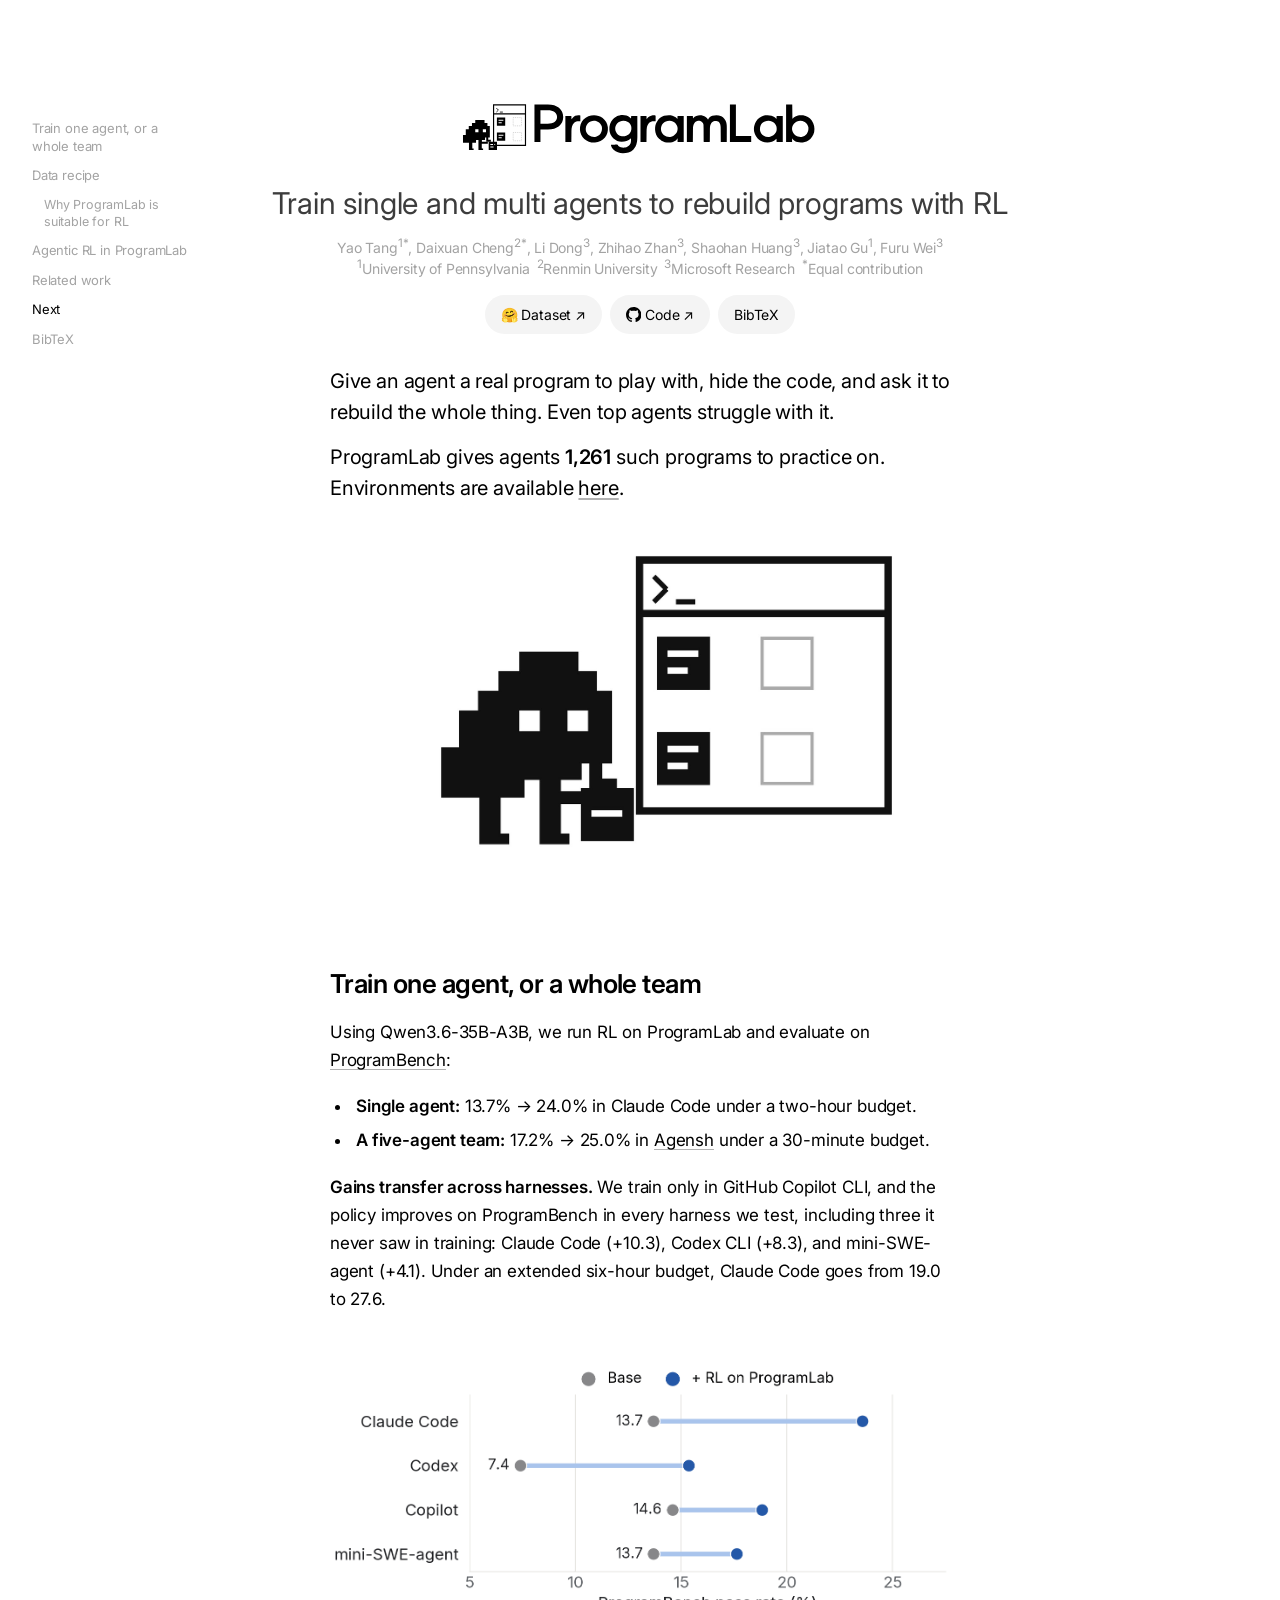
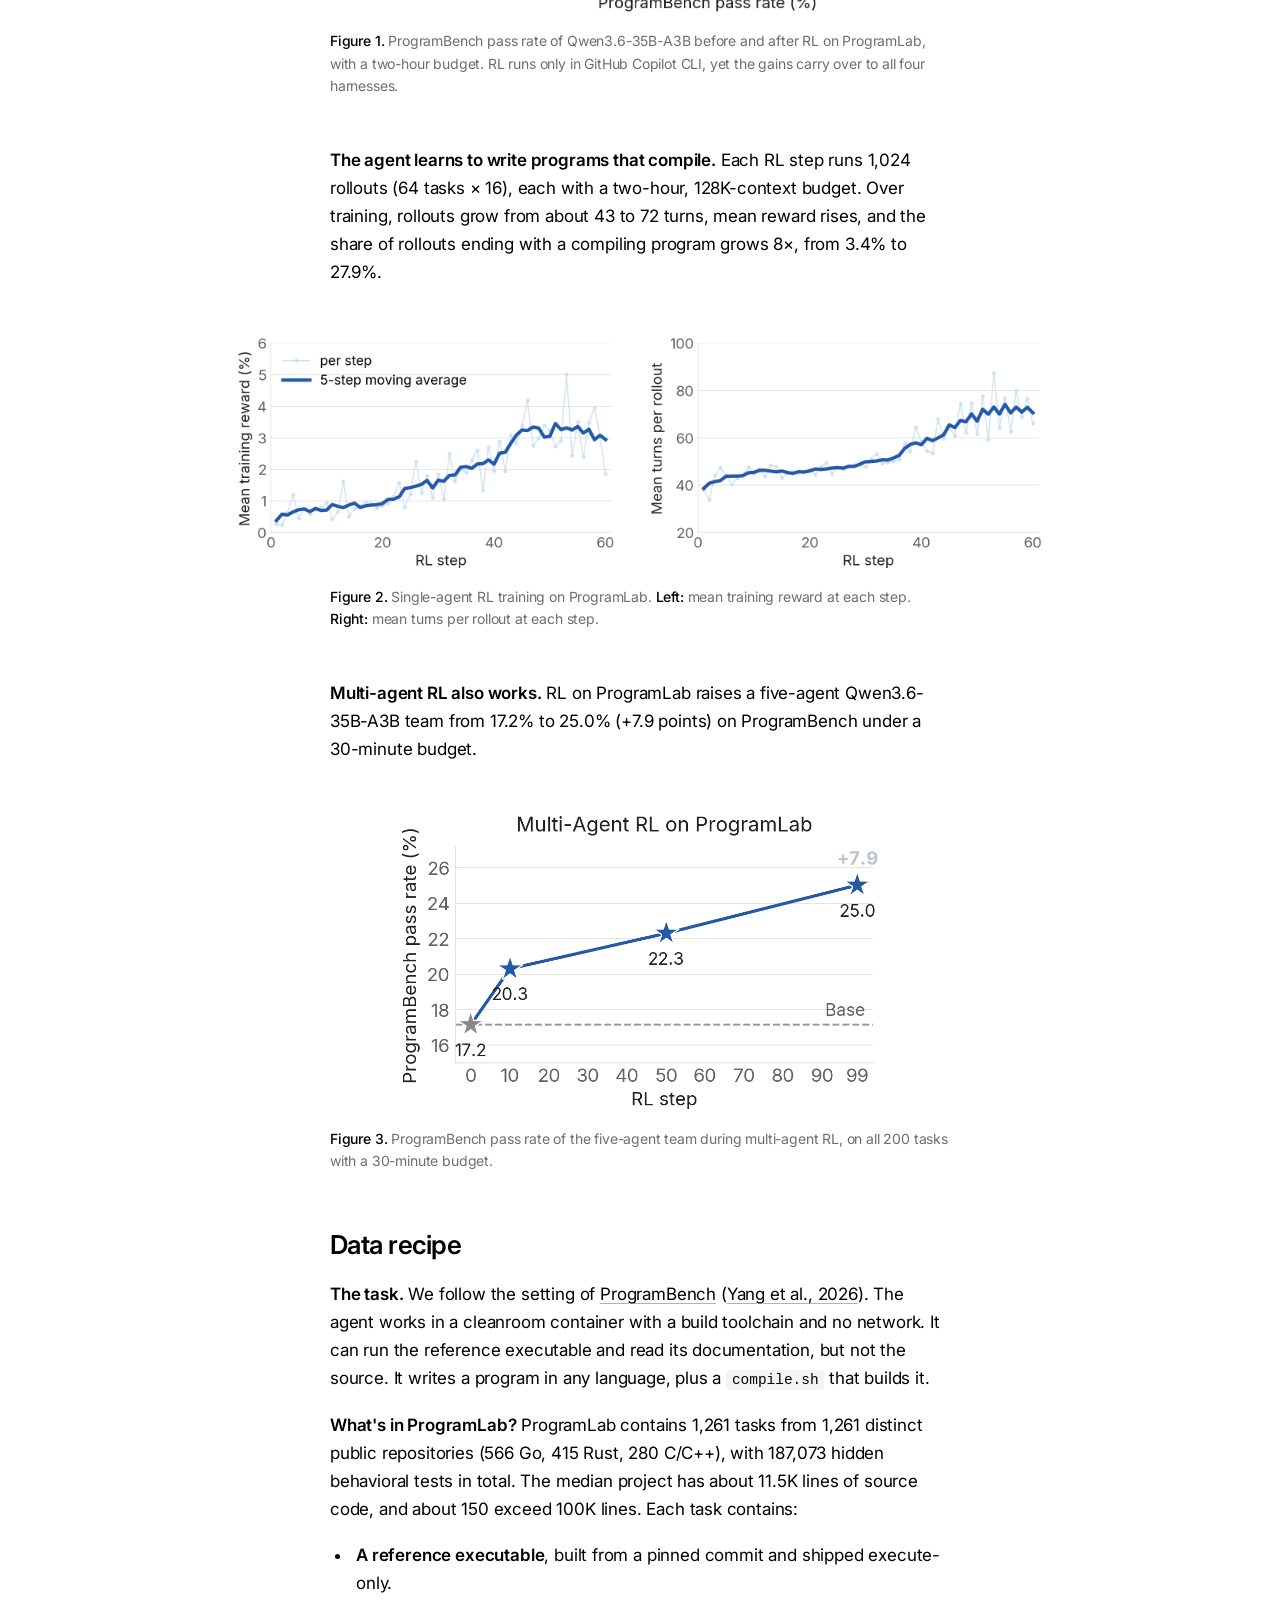
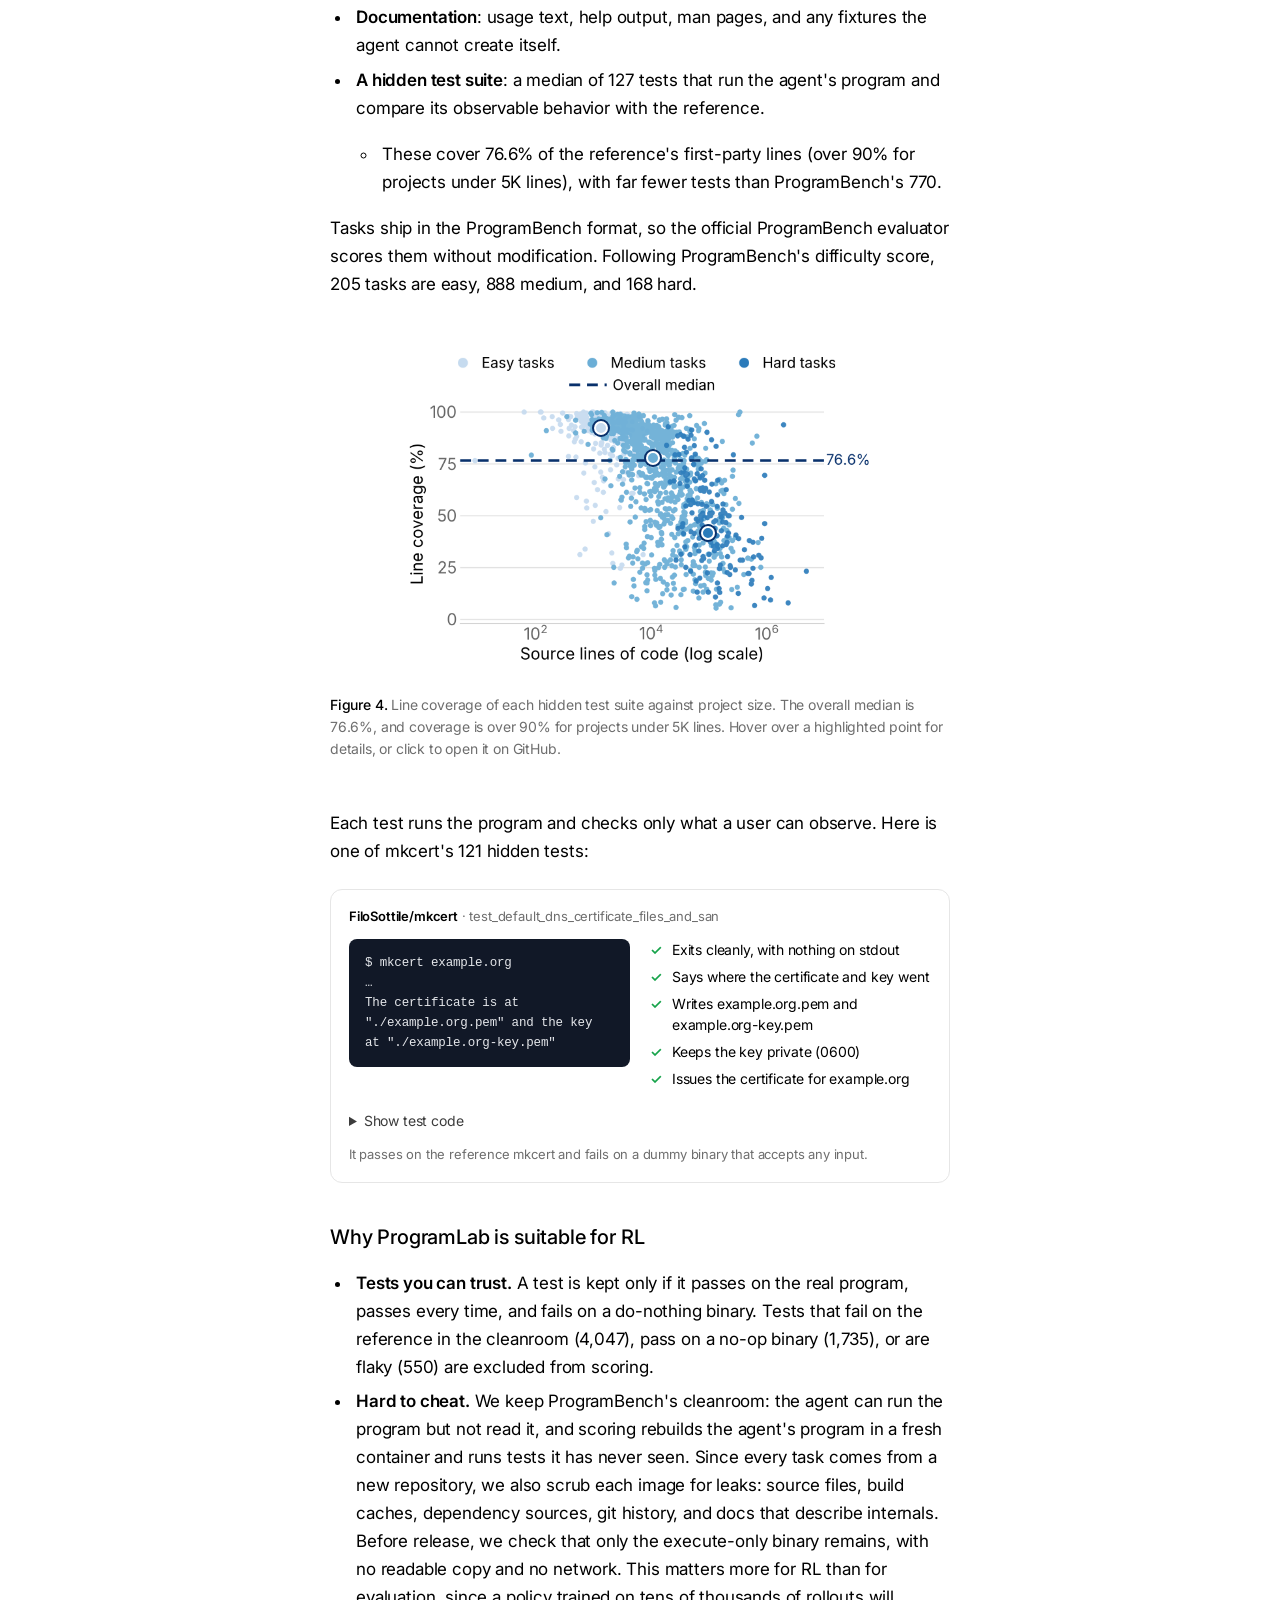
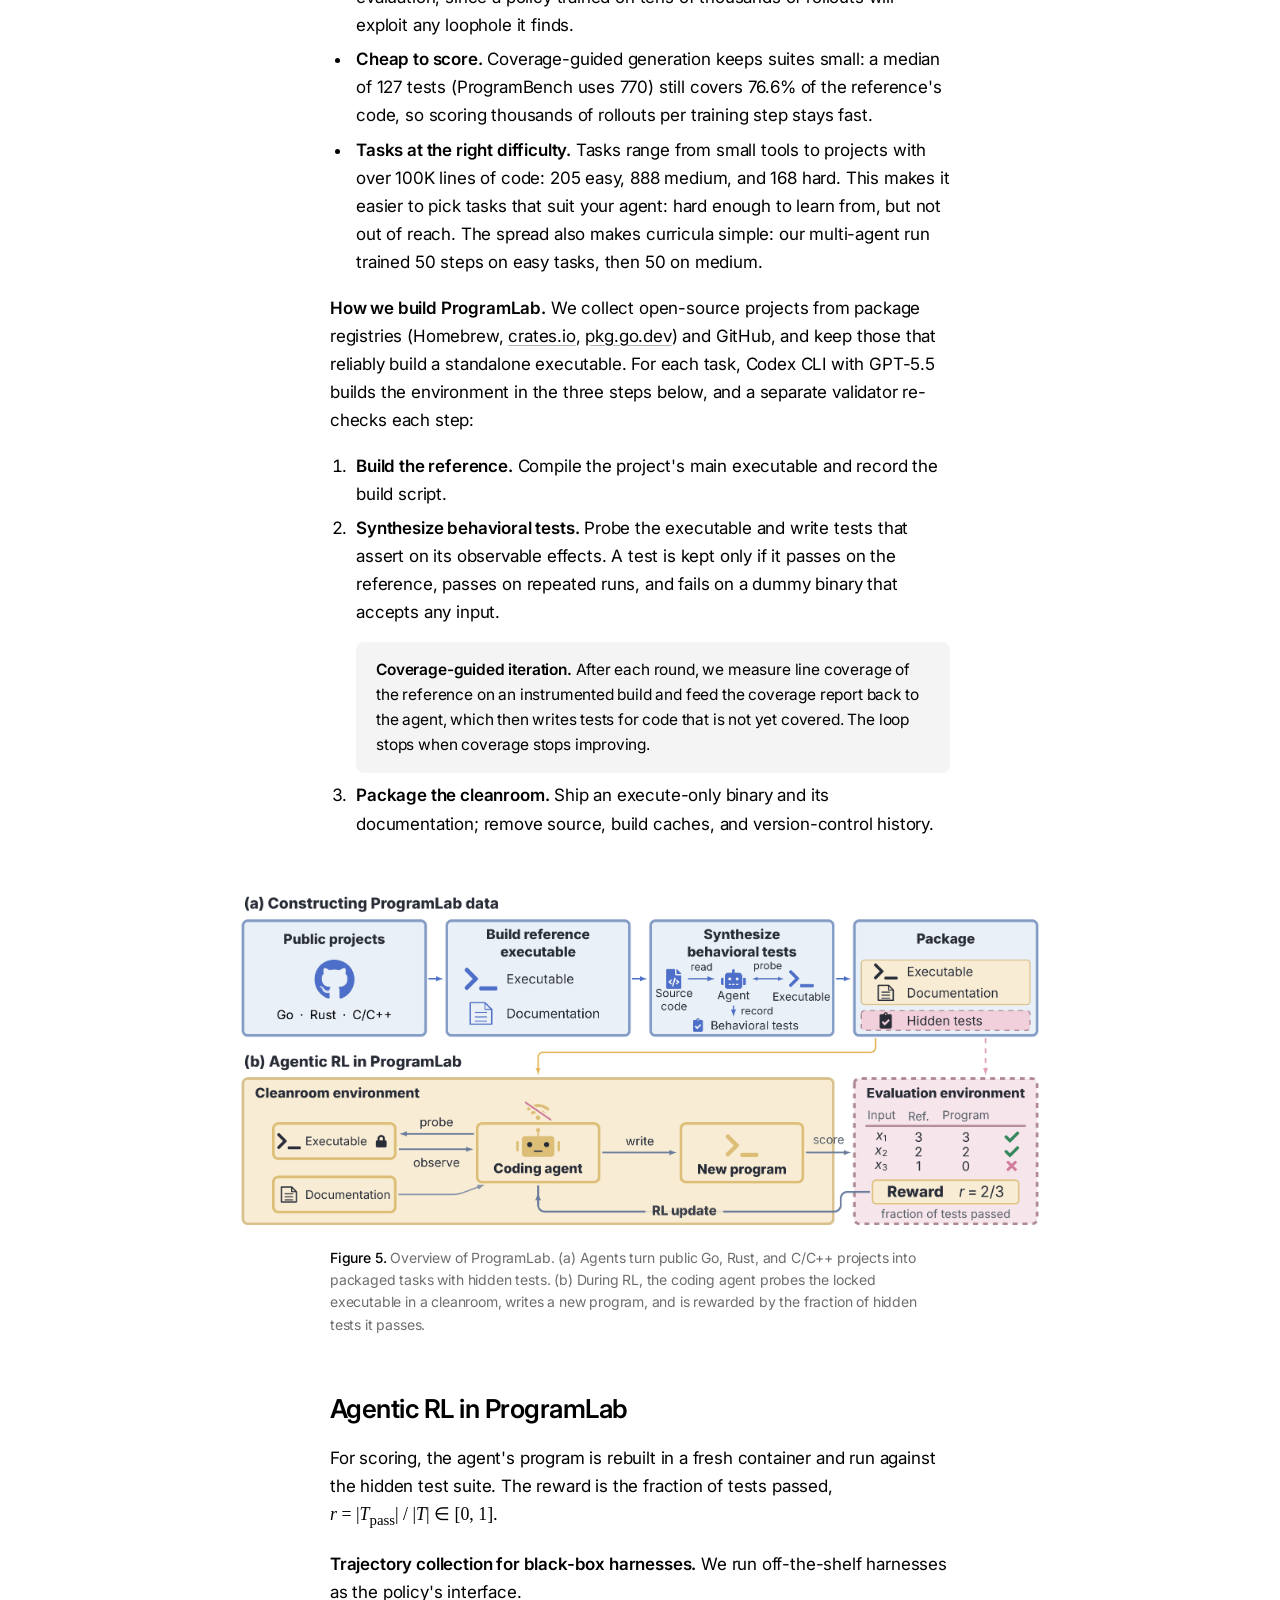
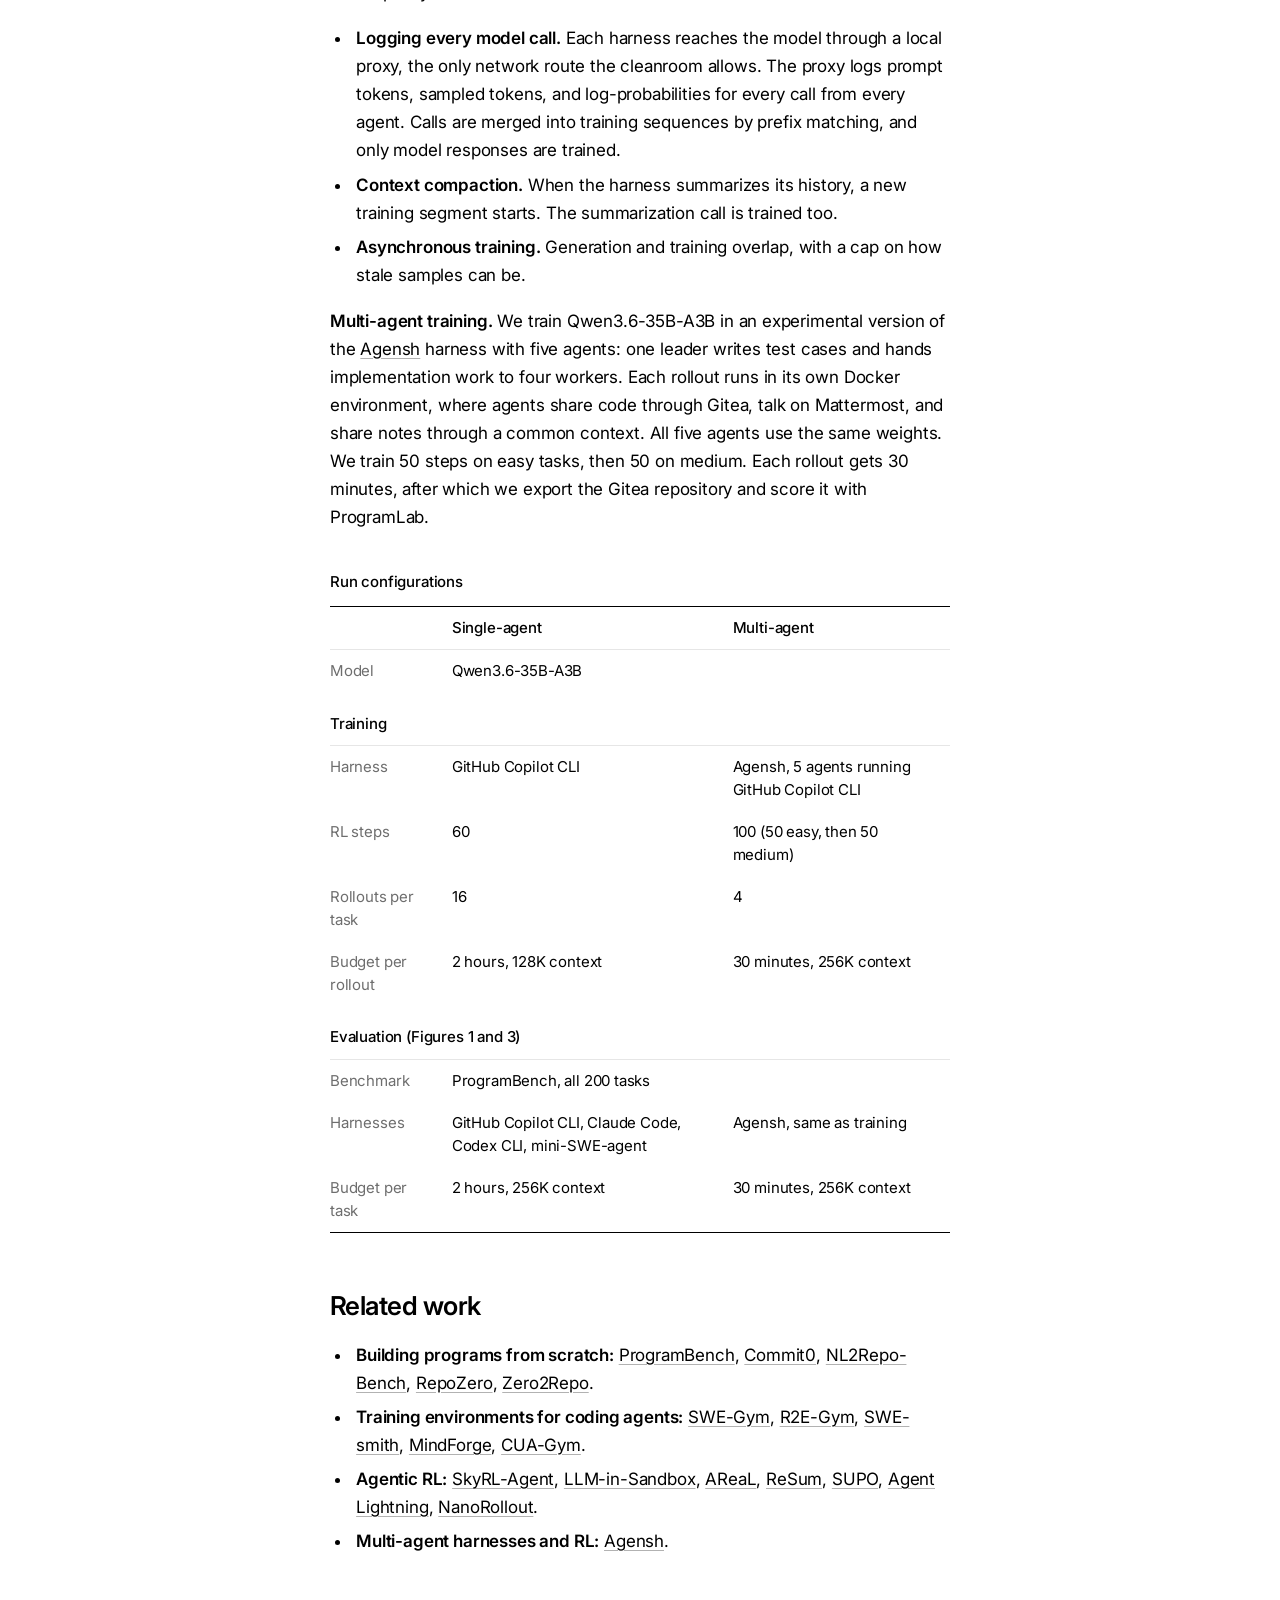
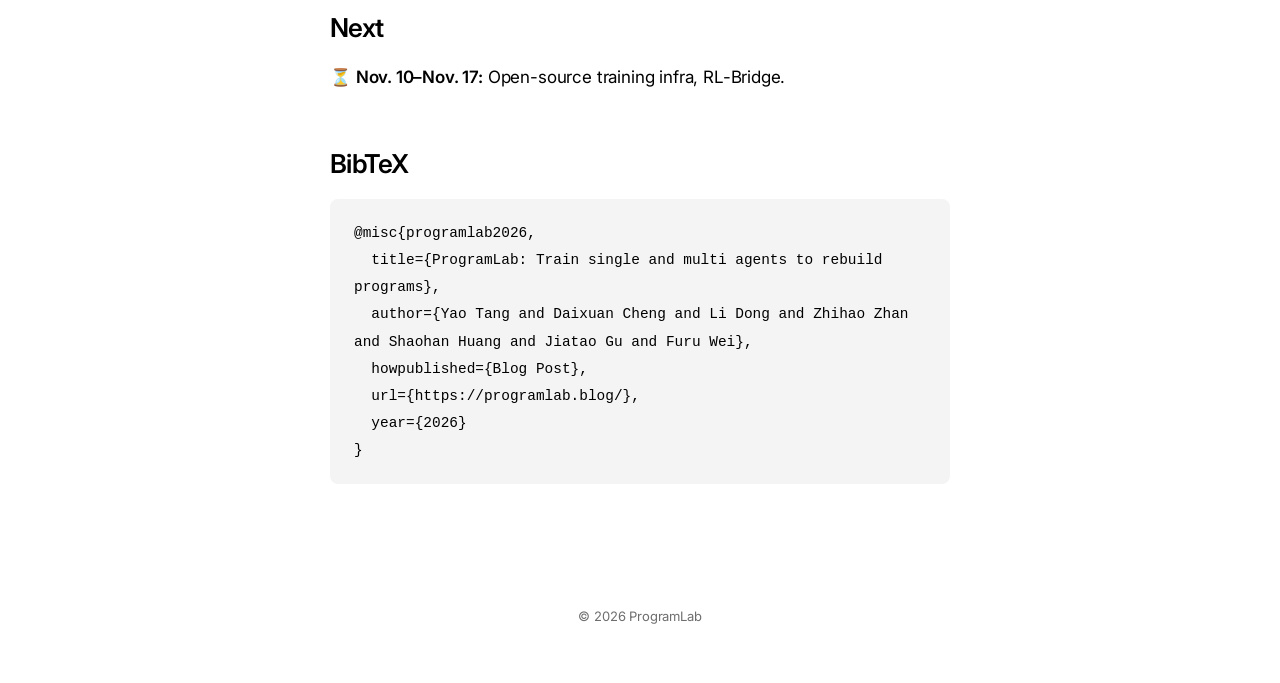
==== index.html @ 021e2122 "GitHub icon on the Code button; link Dataset and Code; tighter author spacing" ====
<!doctype html>
<html lang="en">
<head>
<meta charset="utf-8">
<meta name="viewport" content="width=device-width, initial-scale=1">
<title>ProgramLab: Train single and multi agents to rebuild programs with RL</title>
<meta name="description" content="1,261 RL environments for agents learning to rebuild programs through trial and error. RL on ProgramLab gains +10.3 points as a single agent and +7.9 points as a five-agent team on ProgramBench.">
<meta property="og:type" content="article">
<meta property="og:title" content="ProgramLab: Train single and multi agents to rebuild programs with RL">
<meta property="og:description" content="1,261 RL environments for agents learning to rebuild programs through trial and error.">
<meta property="og:image" content="https://programlab.blog/assets/main_result.gif">
<link rel="icon" href="assets/icon.svg?v=0edddf7f" type="image/svg+xml">
<link rel="preconnect" href="https://fonts.googleapis.com">
<link rel="preconnect" href="https://fonts.gstatic.com" crossorigin>
<link rel="stylesheet" href="https://fonts.googleapis.com/css2?family=Inter:wght@400;500;600&display=swap">
<link rel="stylesheet" href="style.css?v=890a3dde">
</head>
<body>
<main>

<header>
<h1><img src="assets/logo.svg?v=866e0961" width="2178" height="386" alt="ProgramLab"></h1>
<p class="sub">Train single and multi agents to rebuild programs with RL</p>
<p class="authors"><a href="https://yaotang23.github.io/">Yao Tang</a><sup>1*</sup>, <a href="https://cdxeve.github.io/">Daixuan Cheng</a><sup>2*</sup>, <a href="https://scholar.google.com/citations?user=wEfQgPgAAAAJ&amp;hl=en">Li Dong</a><sup>3</sup>, <a href="https://openreview.net/profile?id=~Zhihao_Zhan1">Zhihao Zhan</a><sup>3</sup>, <a href="https://scholar.google.com/citations?user=w_QWEo8AAAAJ&amp;hl=en">Shaohan Huang</a><sup>3</sup>, <a href="https://scholar.google.com/citations?user=cB1mFBsAAAAJ&amp;hl=en">Jiatao Gu</a><sup>1</sup>, <a href="https://scholar.google.com/citations?user=G-V1VpwAAAAJ&amp;hl=en">Furu Wei</a><sup>3</sup><br><sup>1</sup>University of Pennsylvania&ensp;<sup>2</sup>Renmin University&ensp;<sup>3</sup>Microsoft Research&ensp;<sup>*</sup>Equal contribution</p>
<nav class="links">
<a class="btn" href="https://huggingface.co/datasets/Program-Lab/ProgramLab">🤗 Dataset ↗</a>
<a class="btn" href="https://github.com/programlab-agent/ProgramLab"><svg class="gh" viewBox="0 0 16 16" aria-hidden="true"><path d="M8 0c4.42 0 8 3.58 8 8a8.013 8.013 0 0 1-5.45 7.59c-.4.08-.55-.17-.55-.38 0-.27.01-1.13.01-2.2 0-.75-.25-1.23-.54-1.48 1.78-.2 3.65-.88 3.65-3.95 0-.88-.31-1.59-.82-2.15.08-.2.36-1.02-.08-2.12 0 0-.67-.22-2.2.82-.64-.18-1.32-.27-2-.27-.68 0-1.36.09-2 .27-1.53-1.03-2.2-.82-2.2-.82-.44 1.1-.16 1.92-.08 2.12-.51.56-.82 1.28-.82 2.15 0 3.06 1.86 3.75 3.64 3.95-.23.2-.44.55-.51 1.07-.46.21-1.61.55-2.33-.66-.15-.24-.6-.83-1.23-.82-.67.01-.27.38.01.53.34.19.73.9.82 1.13.16.45.68 1.31 2.69.94 0 .67.01 1.3.01 1.49 0 .21-.15.45-.55.38A7.995 7.995 0 0 1 0 8c0-4.42 3.58-8 8-8Z"/></svg> Code ↗</a>
<button class="btn" id="copy-bib" type="button">BibTeX</button>
</nav>
</header>

<nav class="toc">
<a href="#results">Train one agent, or a whole team</a>
<a href="#data">Data recipe</a>
<a class="l2" href="#why-rl">Why ProgramLab is suitable for RL</a>
<a href="#rl">Agentic RL in ProgramLab</a>
<a href="#related">Related work</a>
<a href="#next">Next</a>
<a href="#bibtex">BibTeX</a>
</nav>

<section class="tldr">
<p class="lead">Give an agent a real program to play with, hide the code, and ask it to rebuild the whole thing. Even top agents struggle with it.</p>
<p class="lead">ProgramLab gives agents <b>1,261</b> such programs to practice on. Environments are available <a href="https://huggingface.co/Program-Lab">here</a>.</p>
</section>

<figure class="teaser">
<video src="assets/teaser.mp4?v=5a001070" poster="assets/teaser_start.jpg?v=9a32990d" width="1920" height="1080" autoplay muted playsinline preload="auto" aria-label="One agent rebuilds a program, a team joins, then many programs being rebuilt at once"></video>
<button class="replay" type="button">↻ Replay</button>
</figure>

<h2 id="results">Train one agent, or a whole team</h2>

<p>Using Qwen3.6-35B-A3B, we run RL on ProgramLab and evaluate on <a href="https://programbench.com/">ProgramBench</a>:</p>
<ul>
<li><b>Single agent:</b> 13.7% → 24.0% in Claude Code under a two-hour budget.</li>
<li><b>A five-agent team:</b> 17.2% → 25.0% in <a href="https://agens-harness.github.io/project/">Agensh</a> under a 30-minute budget.</li>
</ul>

<p><b>Gains transfer across harnesses.</b> We train only in GitHub Copilot CLI, and the policy improves on ProgramBench in every harness we test, including three it never saw in training: Claude Code (+10.3), Codex CLI (+8.3), and mini-SWE-agent (+4.1). Under an extended six-hour budget, Claude Code goes from 19.0 to 27.6.</p>

<figure class="narrow">
<img src="assets/main_result.gif?v=2cdb8900" width="1421" height="586" alt="ProgramBench pass rate before and after RL across four harnesses">
<figcaption><b>Figure 1.</b> ProgramBench pass rate of Qwen3.6-35B-A3B before and after RL on ProgramLab, with a two-hour budget. RL runs only in GitHub Copilot CLI, yet the gains carry over to all four harnesses.</figcaption>
</figure>

<p><b>The agent learns to write programs that compile.</b> Each RL step runs 1,024 rollouts (64 tasks × 16), each with a two-hour, 128K-context budget. Over training, rollouts grow from about 43 to 72 turns, mean reward rises, and the share of rollouts ending with a compiling program grows 8×, from 3.4% to 27.9%.</p>

<figure>
<img src="assets/training_reward_turns.gif?v=4a516956" width="2052" height="602" alt="Training reward and turns per rollout during single-agent RL" loading="lazy">
<figcaption><b>Figure 2.</b> Single-agent RL training on ProgramLab. <b>Left:</b> mean training reward at each step. <b>Right:</b> mean turns per rollout at each step.</figcaption>
</figure>

<p><b>Multi-agent RL also works.</b> RL on ProgramLab raises a five-agent Qwen3.6-35B-A3B team from 17.2% to 25.0% (+7.9 points) on ProgramBench under a 30-minute budget.</p>

<figure class="w80">
<img src="assets/marl_eval.gif?v=7c5bfc0e" width="1273" height="593" alt="Five-agent team pass rate during multi-agent RL" loading="lazy">
<figcaption><b>Figure 3.</b> ProgramBench pass rate of the five-agent team during multi-agent RL, on all 200 tasks with a 30-minute budget.</figcaption>
</figure>

<h2 id="data">Data recipe</h2>

<p><b>The task.</b> We follow the setting of <a href="https://programbench.com/">ProgramBench</a> (<a href="https://arxiv.org/abs/2605.03546">Yang et al., 2026</a>). The agent works in a cleanroom container with a build toolchain and no network. It can run the reference executable and read its documentation, but not the source. It writes a program in any language, plus a <code>compile.sh</code> that builds it.</p>

<p><b>What's in ProgramLab?</b> ProgramLab contains 1,261 tasks from 1,261 distinct public repositories (566 Go, 415 Rust, 280 C/C++), with 187,073 hidden behavioral tests in total. The median project has about 11.5K lines of source code, and about 150 exceed 100K lines. Each task contains:</p>
<ul>
<li><b>A reference executable</b>, built from a pinned commit and shipped execute-only.</li>
<li><b>Documentation</b>: usage text, help output, man pages, and any fixtures the agent cannot create itself.</li>
<li><b>A hidden test suite</b>: a median of 127 tests that run the agent's program and compare its observable behavior with the reference.
<ul><li>These cover 76.6% of the reference's first-party lines (over 90% for projects under 5K lines), with far fewer tests than ProgramBench's 770.</li></ul>
</li>
</ul>

<p>Tasks ship in the ProgramBench format, so the official ProgramBench evaluator scores them without modification. Following ProgramBench's difficulty score, 205 tasks are easy, 888 medium, and 168 hard.</p>

<figure class="small">
<div class="plot">
<img src="assets/coverage_base.png?v=335b9923" width="1522" height="1024" alt="Line coverage against project size, with three example projects" loading="lazy">
<img class="layer easy" src="assets/coverage_easy.png?v=ae4210fb" alt="" loading="lazy">
<img class="layer medium" src="assets/coverage_medium.png?v=842e8409" alt="" loading="lazy">
<img class="layer hard" src="assets/coverage_hard.png?v=01f10472" alt="" loading="lazy">
<img class="layer" src="assets/coverage_overlay.png?v=ba44b6c4" alt="" loading="lazy">
<a class="pt easy" href="https://github.com/FiloSottile/mkcert" target="_blank" rel="noopener" style="left: 42.13%; top: 24.76%" aria-label="FiloSottile/mkcert on GitHub"><span class="dot"></span><span class="card"><span class="repo">FiloSottile/mkcert</span><span class="desc">Makes locally trusted HTTPS certificates for development</span><span class="meta"><span class="tag">Easy</span>Go · ~1.4K lines</span><span class="tests">121 tests (making certificates 18, output and key options 17, where the local CA lives 22, installing the CA into browsers &amp; OS 29, signing requests &amp; error messages 23, help &amp; version 12)</span><span class="bar"><span style="width: 91.9%"></span></span><span class="meta">91.9% line coverage<span class="open">GitHub ↗</span></span></span></a>
<a class="pt medium" href="https://github.com/PaulJuliusMartinez/jless" target="_blank" rel="noopener" style="left: 52.63%; top: 33.54%" aria-label="PaulJuliusMartinez/jless on GitHub"><span class="dot"></span><span class="card"><span class="repo">PaulJuliusMartinez/jless</span><span class="desc">Command-line viewer for exploring JSON</span><span class="meta"><span class="tag">Medium</span>Rust · ~11K lines</span><span class="tests">106 tests (browsing &amp; folding JSON 51, copying a value’s path 21, reading files &amp; stdin 18, command-line flags 16)</span><span class="bar"><span style="width: 77.8%"></span></span><span class="meta">77.8% line coverage<span class="open">GitHub ↗</span></span></span></a>
<a class="pt hard" href="https://github.com/caddyserver/caddy" target="_blank" rel="noopener" style="left: 63.75%; top: 56.15%" aria-label="caddyserver/caddy on GitHub"><span class="dot"></span><span class="card"><span class="repo">caddyserver/caddy</span><span class="desc">Web server with automatic HTTPS</span><span class="meta"><span class="tag">Hard</span>Go · ~99K lines</span><span class="tests">262 tests (converting config files 78, running the server 46, quick test responses 25, exporting stored certificates 20, + 10 more such as file serving and password hashing)</span><span class="bar"><span style="width: 41.3%"></span></span><span class="meta">41.3% line coverage<span class="open">GitHub ↗</span></span></span></a>
</div>
<figcaption><b>Figure 4.</b> Line coverage of each hidden test suite against project size. The overall median is 76.6%, and coverage is over 90% for projects under 5K lines. Hover over a highlighted point for details, or click to open it on GitHub.</figcaption>
</figure>

<p>Each test runs the program and checks only what a user can observe. Here is one of mkcert's 121 hidden tests:</p>
<div class="testcard">
<p class="head"><b>FiloSottile/mkcert</b> · test_default_dns_certificate_files_and_san</p>
<div class="cols">
<pre class="term">$ mkcert example.org
…
The certificate is at "./example.org.pem" and the key at "./example.org-key.pem"</pre>
<ul class="checks">
<li>Exits cleanly, with nothing on stdout</li>
<li>Says where the certificate and key went</li>
<li>Writes example.org.pem and example.org-key.pem</li>
<li>Keeps the key private (0600)</li>
<li>Issues the certificate for example.org</li>
</ul>
</div>
<details><summary>Show test code</summary><pre><code>def test_default_dns_certificate_files_and_san(program_under_test):
    proc = program_under_test.run("example.org")
    cert_file = program_under_test.work / "example.org.pem"
    key_file = program_under_test.work / "example.org-key.pem"

    assert proc.returncode == 0
    assert proc.stdout == ""
    assert "The certificate is at \"./example.org.pem\" and the key at \"./example.org-key.pem\"" in proc.stderr
    assert cert_file.is_file()
    assert key_file.is_file()
    assert file_mode(cert_file) == 0o644
    assert file_mode(key_file) == 0o600
    assert pem_block_types(cert_file) == ["CERTIFICATE"]
    assert pem_block_types(key_file) == ["PRIVATE KEY"]
    assert subject_alt_names(cert_file) == {("DNS", "example.org")}</code></pre></details>
<p class="fine">It passes on the reference mkcert and fails on a dummy binary that accepts any input.</p>
</div>

<h3 id="why-rl">Why ProgramLab is suitable for RL</h3>
<ul>
<li><b>Tests you can trust.</b> A test is kept only if it passes on the real program, passes every time, and fails on a do-nothing binary. Tests that fail on the reference in the cleanroom (4,047), pass on a no-op binary (1,735), or are flaky (550) are excluded from scoring.</li>
<li><b>Hard to cheat.</b> We keep ProgramBench's cleanroom: the agent can run the program but not read it, and scoring rebuilds the agent's program in a fresh container and runs tests it has never seen. Since every task comes from a new repository, we also scrub each image for leaks: source files, build caches, dependency sources, git history, and docs that describe internals. Before release, we check that only the execute-only binary remains, with no readable copy and no network. This matters more for RL than for evaluation, since a policy trained on tens of thousands of rollouts will exploit any loophole it finds.</li>
<li><b>Cheap to score.</b> Coverage-guided generation keeps suites small: a median of 127 tests (ProgramBench uses 770) still covers 76.6% of the reference's code, so scoring thousands of rollouts per training step stays fast.</li>
<li><b>Tasks at the right difficulty.</b> Tasks range from small tools to projects with over 100K lines of code: 205 easy, 888 medium, and 168 hard. This makes it easier to pick tasks that suit your agent: hard enough to learn from, but not out of reach. The spread also makes curricula simple: our multi-agent run trained 50 steps on easy tasks, then 50 on medium.</li>
</ul>

<p><b>How we build ProgramLab.</b> We collect open-source projects from package registries (Homebrew, <a href="http://crates.io">crates.io</a>, <a href="http://pkg.go.dev">pkg.go.dev</a>) and GitHub, and keep those that reliably build a standalone executable. For each task, Codex CLI with GPT-5.5 builds the environment in the three steps below, and a separate validator re-checks each step:</p>
<ol>
<li><b>Build the reference.</b> Compile the project's main executable and record the build script.</li>
<li><b>Synthesize behavioral tests.</b> Probe the executable and write tests that assert on its observable effects. A test is kept only if it passes on the reference, passes on repeated runs, and fails on a dummy binary that accepts any input.
<aside class="note">
<b>Coverage-guided iteration.</b> After each round, we measure line coverage of the reference on an instrumented build and feed the coverage report back to the agent, which then writes tests for code that is not yet covered. The loop stops when coverage stops improving.
</aside>
</li>
<li><b>Package the cleanroom.</b> Ship an execute-only binary and its documentation; remove source, build caches, and version-control history.</li>
</ol>

<figure>
<img src="assets/overview.gif?v=7c2d8b42" width="2047" height="875" alt="Overview of ProgramLab task construction and RL" loading="lazy">
<figcaption><b>Figure 5.</b> Overview of ProgramLab. (a) Agents turn public Go, Rust, and C/C++ projects into packaged tasks with hidden tests. (b) During RL, the coding agent probes the locked executable in a cleanroom, writes a new program, and is rewarded by the fraction of hidden tests it passes.</figcaption>
</figure>

<h2 id="rl">Agentic RL in ProgramLab</h2>

<p>For scoring, the agent's program is rebuilt in a fresh container and run against the hidden test suite. The reward is the fraction of tests passed, <span class="math"><i>r</i> = |<i>T</i><sub>pass</sub>| / |<i>T</i>| ∈ [0, 1]</span>.</p>

<p><b>Trajectory collection for black-box harnesses.</b> We run off-the-shelf harnesses as the policy's interface.</p>
<ul>
<li><b>Logging every model call.</b> Each harness reaches the model through a local proxy, the only network route the cleanroom allows. The proxy logs prompt tokens, sampled tokens, and log-probabilities for every call from every agent. Calls are merged into training sequences by prefix matching, and only model responses are trained.</li>
<li><b>Context compaction.</b> When the harness summarizes its history, a new training segment starts. The summarization call is trained too.</li>
<li><b>Asynchronous training.</b> Generation and training overlap, with a cap on how stale samples can be.</li>
</ul>

<p><b>Multi-agent training.</b> We train Qwen3.6-35B-A3B in an experimental version of the <a href="https://agens-harness.github.io/project/">Agensh</a> harness with five agents: one leader writes test cases and hands implementation work to four workers. Each rollout runs in its own Docker environment, where agents share code through Gitea, talk on Mattermost, and share notes through a common context. All five agents use the same weights. We train 50 steps on easy tasks, then 50 on medium. Each rollout gets 30 minutes, after which we export the Gitea repository and score it with ProgramLab.</p>

<table>
<caption>Run configurations</caption>
<thead><tr><th></th><th>Single-agent</th><th>Multi-agent</th></tr></thead>
<tbody>
<tr><td>Model</td><td colspan="2">Qwen3.6-35B-A3B</td></tr>
</tbody>
<tbody>
<tr class="grp"><th colspan="3">Training</th></tr>
<tr><td>Harness</td><td>GitHub Copilot CLI</td><td>Agensh, 5 agents running GitHub Copilot CLI</td></tr>
<tr><td>RL steps</td><td>60</td><td>100 (50 easy, then 50 medium)</td></tr>
<tr><td>Rollouts per task</td><td>16</td><td>4</td></tr>
<tr><td>Budget per rollout</td><td>2 hours, 128K context</td><td>30 minutes, 256K context</td></tr>
</tbody>
<tbody>
<tr class="grp"><th colspan="3">Evaluation (Figures 1 and 3)</th></tr>
<tr><td>Benchmark</td><td colspan="2">ProgramBench, all 200 tasks</td></tr>
<tr><td>Harnesses</td><td>GitHub Copilot CLI, Claude Code, Codex CLI, mini-SWE-agent</td><td>Agensh, same as training</td></tr>
<tr><td>Budget per task</td><td>2 hours, 256K context</td><td>30 minutes, 256K context</td></tr>
</tbody>
</table>

<h2 id="related">Related work</h2>
<ul class="refs">
<li><b>Building programs from scratch:</b> <a href="https://arxiv.org/abs/2605.03546">ProgramBench</a>, <a href="https://arxiv.org/abs/2412.01769">Commit0</a>, <a href="https://arxiv.org/abs/2512.12730">NL2Repo-Bench</a>, <a href="https://arxiv.org/abs/2605.07122">RepoZero</a>, <a href="https://arxiv.org/abs/2609.38269">Zero2Repo</a>.</li>
<li><b>Training environments for coding agents:</b> <a href="https://arxiv.org/abs/2412.21139">SWE-Gym</a>, <a href="https://openreview.net/forum?id=7evvwwdo3z">R2E-Gym</a>, <a href="https://arxiv.org/abs/2504.21798">SWE-smith</a>, <a href="https://arxiv.org/abs/2607.27146">MindForge</a>, <a href="https://arxiv.org/abs/2605.25624">CUA-Gym</a>.</li>
<li><b>Agentic RL:</b> <a href="https://arxiv.org/abs/2511.16108">SkyRL-Agent</a>, <a href="https://arxiv.org/abs/2601.16206">LLM-in-Sandbox</a>, <a href="https://arxiv.org/abs/2505.24298">AReaL</a>, <a href="https://arxiv.org/abs/2509.13313">ReSum</a>, <a href="https://arxiv.org/abs/2510.06727">SUPO</a>, <a href="https://arxiv.org/abs/2508.03680">Agent Lightning</a>, <a href="https://cocoa-org.notion.site/nanorollout">NanoRollout</a>.</li>
<li><b>Multi-agent harnesses and RL:</b> <a href="https://arxiv.org/abs/2609.26781">Agensh</a>.</li>
</ul>

<h2 id="next">Next</h2>
<p>⏳ <b>Nov. 10–Nov. 17:</b> Open-source training infra, RL-Bridge.</p>

<h2 id="bibtex">BibTeX</h2>
<pre><code>@misc{programlab2026,
  title={ProgramLab: Train single and multi agents to rebuild programs},
  author={Yao Tang and Daixuan Cheng and Li Dong and Zhihao Zhan and Shaohan Huang and Jiatao Gu and Furu Wei},
  howpublished={Blog Post},
  url={https://programlab.blog/},
  year={2026}
}</code></pre>

</main>
<footer>© 2026 ProgramLab</footer>
<script>
const tocLinks = [...document.querySelectorAll('.toc a')];
const io = new IntersectionObserver(es => es.forEach(e => e.isIntersecting && tocLinks.forEach(a => a.classList.toggle('on', a.hash === '#' + e.target.id))), { rootMargin: '0px 0px -70% 0px' });
document.querySelectorAll('h2[id], h3[id]').forEach(h => io.observe(h));
const tv = document.querySelector('.teaser video'), tf = tv.parentNode, rb = tf.querySelector('.replay');
if (matchMedia('(prefers-reduced-motion: reduce)').matches) { tv.removeAttribute('autoplay'); tv.pause(); tv.addEventListener('loadedmetadata', () => { tv.currentTime = tv.duration; }); rb.textContent = '▶ Play'; tf.classList.add('done'); }
tv.onclick = rb.onclick = () => { tv.currentTime = 0; tv.play(); };
tv.onplay = () => tf.classList.remove('done');
tv.onended = () => { rb.textContent = '↻ Replay'; tf.classList.add('done'); };
document.getElementById('copy-bib').onclick = e => navigator.clipboard.writeText(document.querySelector('#bibtex + pre').innerText).then(() => { e.target.textContent = 'Copied ✓'; setTimeout(() => e.target.textContent = 'BibTeX', 1500); });
</script>
</body>
</html>
---- style.css ----
:root {
  --text: min(620px, calc(100vw - 48px));
  --ink: #000;
  --ink2: #3c3c3c;
  --muted: #6e6e6e;
  --line: #e6e6e6;
  --soft: #f4f4f4;
  --sans: Inter, ui-sans-serif, -apple-system, "Segoe UI", Helvetica, Arial, sans-serif;
  --mono: "SF Mono", Menlo, Consolas, "Liberation Mono", monospace;
}

* { box-sizing: border-box; }
html { scroll-behavior: smooth; }

body {
  margin: 0;
  background: #fff;
  color: var(--ink);
  font: 17px/1.65 var(--sans);
  letter-spacing: -0.01em;
  -webkit-font-smoothing: antialiased;
}

main { max-width: 668px; margin: 0 auto; padding: 96px 24px 64px; }

header { text-align: center; max-width: 860px; margin: 0 auto 32px; }
main > header { margin-left: -96px; margin-right: -96px; }
h1 { margin: 0 0 24px; }
h1 img { display: block; height: 64px; width: auto; margin: 0 auto; }
.sub { font-size: min(30px, calc((100vw - 48px) / 27)); line-height: 1.3; color: var(--ink2); margin: 0 auto 32px; white-space: nowrap; }
.authors { font-size: 14px; line-height: 1.5; color: #a3a3a3; margin: -18px 0 16px; }
.authors a { color: inherit; text-decoration: none; white-space: nowrap; transition: color 0.15s; }
.authors a:hover { color: var(--ink); }
.authors sup { line-height: 0; }
.links { display: flex; justify-content: center; flex-wrap: wrap; gap: 8px; }
.btn { font-size: 14px; color: var(--ink); text-decoration: none; background: var(--soft); border-radius: 999px; padding: 8px 16px; }
.btn:hover { background: #e8e8e8; text-decoration: none; }
button.btn { font-family: inherit; letter-spacing: inherit; border: 0; cursor: pointer; }
.gh { width: 1.1em; height: 1.1em; vertical-align: -0.2em; fill: currentColor; }

.toc { display: none; }
@media (min-width: 1280px) {
  .toc { display: flex; flex-direction: column; gap: 12px; position: fixed; top: 120px; left: 32px; width: 160px; font-size: 13px; line-height: 1.35; }
  .toc a { color: #a3a3a3; text-decoration: none; transition: color 0.15s; }
  .toc a:hover, .toc a.on { color: var(--ink); }
  .toc a.l2 { padding-left: 12px; font-size: 12.5px; }
}

.lead { font-size: 20px; line-height: 1.55; margin: 0; }
.lead + .lead { margin-top: 14px; }
.tldr + h2 { margin-top: 32px; }

h2 { font-size: 26px; line-height: 1.3; font-weight: 600; letter-spacing: -0.02em; margin: 56px 0 12px; scroll-margin-top: 24px; }
h3 { font-size: 20px; line-height: 1.4; font-weight: 500; margin: 40px 0 8px; scroll-margin-top: 24px; }
p { margin: 18px 0; }
b { font-weight: 600; }
ul, ol { margin: 18px 0; padding-left: 1.3em; }
li { margin: 6px 0; padding-left: 4px; }

a { color: inherit; text-decoration: underline; text-decoration-color: rgba(0, 0, 0, 0.3); text-underline-offset: 3px; }
a:hover { text-decoration-color: currentColor; }

.note { margin: 16px 0 8px; padding: 16px 20px; background: var(--soft); border-radius: 8px; font-size: 15.5px; line-height: 1.6; }
.todo { color: #c2410c; }

figure { margin: 48px 0; }
figure img { display: block; width: 100%; height: auto; }
.teaser { position: relative; margin-top: 16px; margin-bottom: 0; }
.replay { position: absolute; right: 12px; bottom: 12px; font-family: inherit; font-size: 13px; color: var(--ink2); background: rgba(255, 255, 255, 0.85); border: 1px solid var(--line); border-radius: 999px; padding: 6px 12px; cursor: pointer; opacity: 0; pointer-events: none; transition: opacity 0.2s, color 0.15s; }
.replay:hover { color: var(--ink); }
.teaser.done .replay { opacity: 1; pointer-events: auto; }
.teaser + h2 { margin-top: 32px; }
.teaser video { display: block; width: 100%; height: auto; aspect-ratio: 1920 / 980; object-fit: cover; object-position: 50% 100%; cursor: pointer; }
figcaption { font-size: 14px; line-height: 1.6; color: var(--muted); margin-top: 14px; width: var(--text); margin-left: calc((100% - var(--text)) / 2); }
figcaption b { color: var(--ink); font-weight: 500; }
.plot { position: relative; }
.plot .layer { position: absolute; inset: 0; width: 100%; height: 100%; pointer-events: none; transition: opacity 0.2s; }
.plot:has(.pt.easy:hover) .layer:is(.medium, .hard), .plot:has(.pt.medium:hover) .layer:is(.easy, .hard), .plot:has(.pt.hard:hover) .layer:is(.easy, .medium) { opacity: 0.1; }
.pt { position: absolute; width: min(48px, 10%); aspect-ratio: 1; transform: translate(-50%, -50%); border-radius: 50%; display: grid; place-items: center; text-decoration: none; outline: none; }
.pt.easy { --c: #c6dbef; } .pt.medium { --c: #6baed6; } .pt.hard { --c: #2b7bba; }
.pt:hover { z-index: 1; }
.dot { position: relative; width: 14px; height: 14px; border-radius: 50%; background: var(--c); border: 2px solid #fff; box-shadow: 0 0 0 2px #08306b; animation: bob 2.4s ease-in-out infinite; }
.dot::after { content: ""; position: absolute; inset: -8px; border-radius: 50%; border: 2px solid #08306b; opacity: 0; animation: ping 2.4s ease-out infinite; }
.pt:hover .dot, .pt:focus-visible .dot { animation: none; transform: scale(1.3); }
.pt:hover .dot::after, .pt:focus-visible .dot::after { animation: none; }
@keyframes bob { 50% { transform: translateY(-2px); } }
@keyframes ping { 0% { transform: scale(0.5); opacity: 0.5; } 80%, 100% { transform: scale(1.4); opacity: 0; } }
@media (prefers-reduced-motion: reduce) { .dot, .dot::after { animation: none; } }
.card { display: none; position: absolute; left: 50%; bottom: calc(100% + 2px); transform: translateX(-50%); width: 280px; background: #fff; color: var(--ink); border: 1px solid var(--line); border-radius: 12px; padding: 12px 14px; font-size: 13px; line-height: 1.45; text-align: left; box-shadow: 0 8px 24px rgba(0, 0, 0, 0.1); }
.card .repo { display: block; font-size: 14px; font-weight: 600; }
.card .desc { display: block; color: var(--ink2); margin: 2px 0 8px; }
.card .tests { display: block; color: var(--muted); font-size: 12.5px; margin-top: 6px; }
.card .meta { display: flex; align-items: center; gap: 6px; color: var(--muted); }
.card .tag { font-size: 11px; font-weight: 600; color: #08306b; background: var(--c); border-radius: 999px; padding: 1px 8px; }
.pt.hard .tag { color: #fff; }
.card .bar { display: block; height: 6px; border-radius: 3px; background: #edf1f6; margin: 10px 0 6px; overflow: hidden; }
.card .bar span { display: block; height: 100%; background: #08306b; }
.card .open { margin-left: auto; color: var(--ink); font-weight: 500; }
.pt:hover .card, .pt:focus-visible .card { display: block; }
.testcard { border: 1px solid var(--line); border-radius: 12px; padding: 16px 18px; margin: 24px 0 40px; }
.testcard .head { font-size: 13px; color: var(--muted); margin: 0 0 12px; }
.testcard .head b { color: var(--ink); }
.testcard .cols { display: grid; grid-template-columns: 1fr 1fr; gap: 20px; align-items: start; }
.testcard .term { margin: 0; background: #111827; color: #e5e7eb; font-size: 12.5px; line-height: 1.6; padding: 14px 16px; }
.checks { list-style: none; padding: 0; margin: 0; font-size: 14px; line-height: 1.5; }
.checks li { margin: 0 0 6px; padding-left: 22px; position: relative; }
.checks li::before { content: "✓"; position: absolute; left: 0; color: #16a34a; font-weight: 600; }
.testcard details { margin-top: 14px; font-size: 14px; }
.testcard summary { cursor: pointer; color: var(--ink2); }
.testcard details pre { margin: 10px 0 0; font-size: 12px; }
.testcard .fine { font-size: 13px; color: var(--muted); margin: 12px 0 0; }
main > figure.narrow { margin-left: 0; margin-right: 0; }
main > figure.small { width: 80%; margin-left: auto; margin-right: auto; }
main > figure.w80 { width: 80%; margin-left: auto; margin-right: auto; }
@media (min-width: 960px) {
  main > figure.w80 { width: calc((100% + 192px) * 0.8); margin-left: calc((100% - (100% + 192px) * 0.8) / 2); margin-right: 0; }
}
@media (min-width: 960px) {
  main > figure { margin-left: -96px; margin-right: -96px; }
}

.math { font-family: "Times New Roman", serif; font-size: 1.05em; white-space: nowrap; letter-spacing: 0; }

code { font-family: var(--mono); font-size: 0.85em; letter-spacing: 0; }
:not(pre) > code { background: var(--soft); border-radius: 4px; padding: 0.15em 0.4em; }
pre { background: var(--soft); border-radius: 8px; padding: 20px 24px; white-space: pre-wrap; line-height: 1.6; margin: 18px 0; }

table { width: 100%; border-collapse: collapse; font-size: 15px; line-height: 1.5; margin: 40px 0; border-top: 1px solid var(--ink); border-bottom: 1px solid var(--ink); }
caption { caption-side: top; text-align: left; font-weight: 500; padding-bottom: 12px; }
th, td { text-align: left; vertical-align: top; padding: 10px 16px 10px 0; }
thead th { border-bottom: 1px solid var(--line); font-weight: 500; }
tbody td:first-child { color: var(--muted); }
tr.grp th { font-weight: 500; padding-top: 20px; border-bottom: 1px solid var(--line); }

footer { font-size: 13px; color: var(--muted); text-align: center; padding: 40px 0 56px; }

@media (max-width: 640px) {
  .testcard .cols { grid-template-columns: 1fr; }
  :root { --text: calc(100vw - 40px); }
  body { font-size: 16.5px; }
  main { padding: 56px 20px 48px; }
  main > header { margin: 0 0 28px; }
  h1 img { height: 44px; }
  h2 { font-size: 22px; margin-top: 44px; }
  .lead { font-size: 18px; }
  table { font-size: 13.5px; }
}
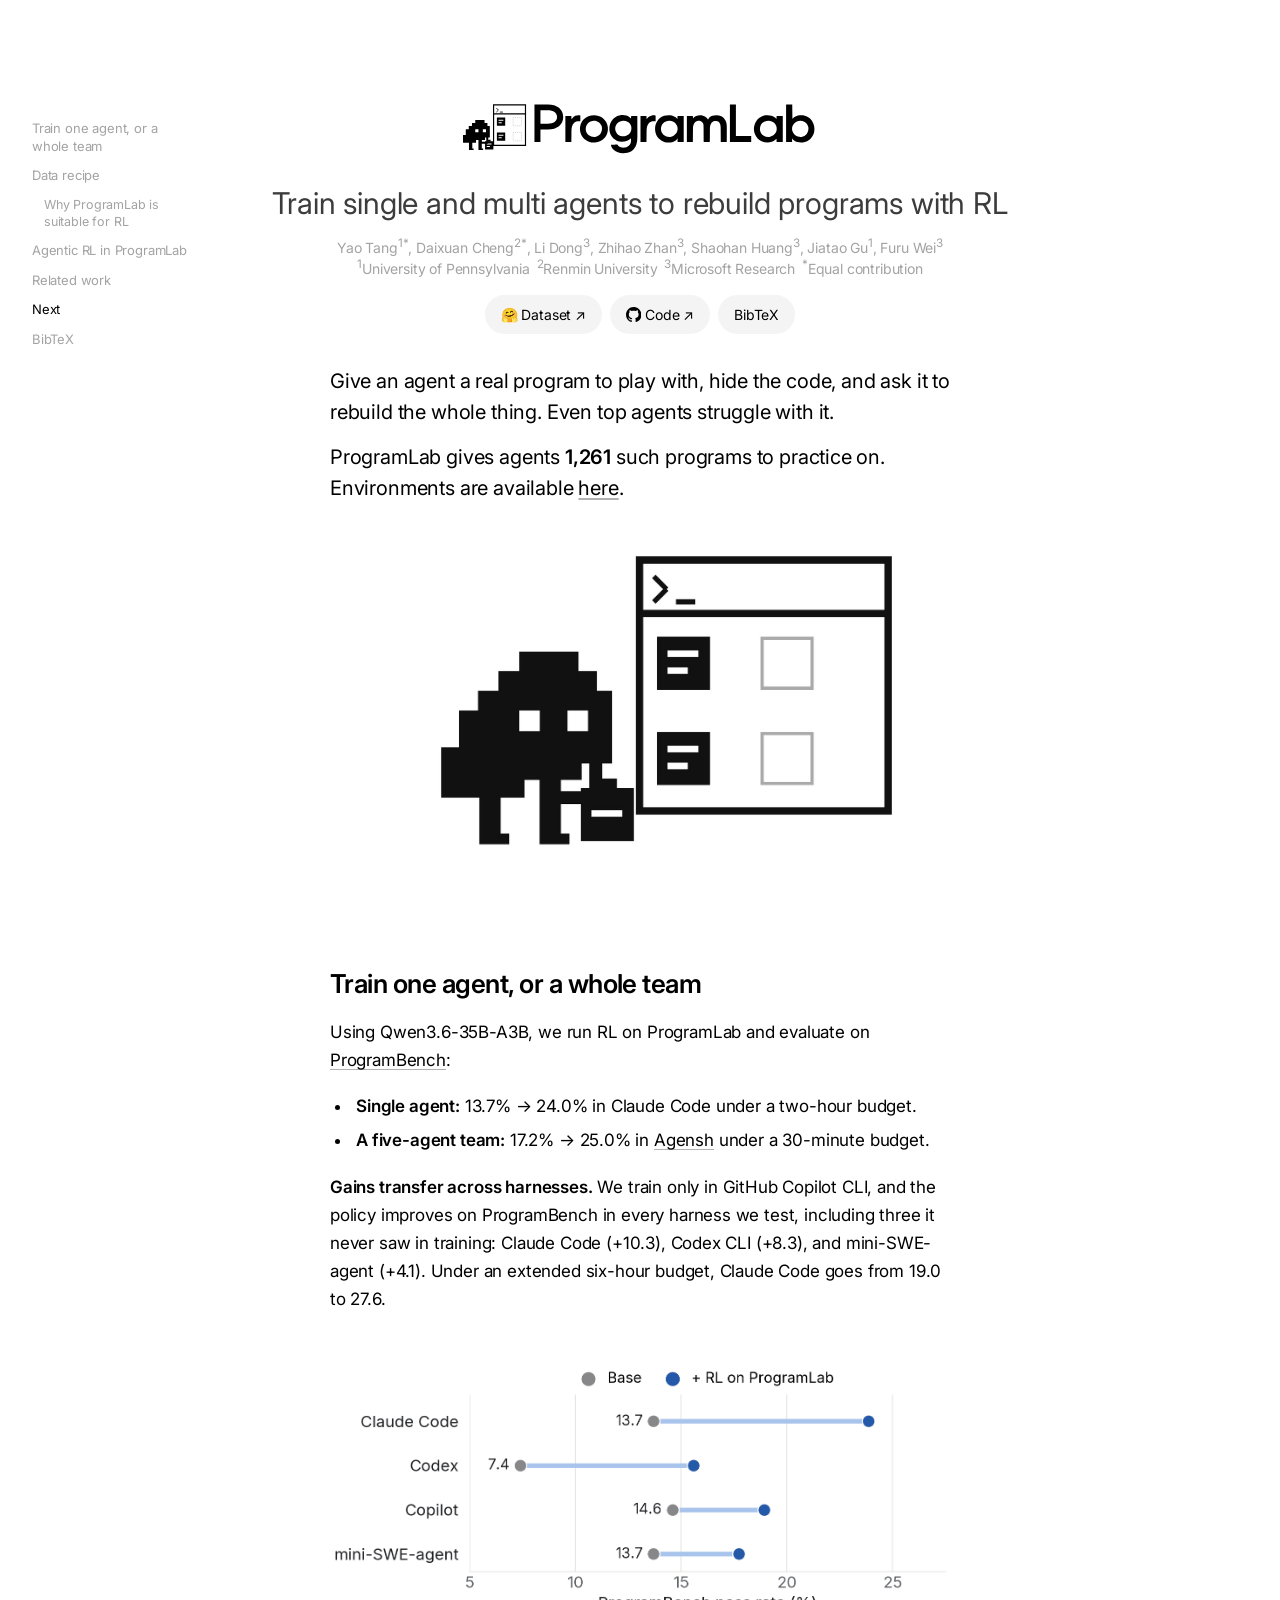
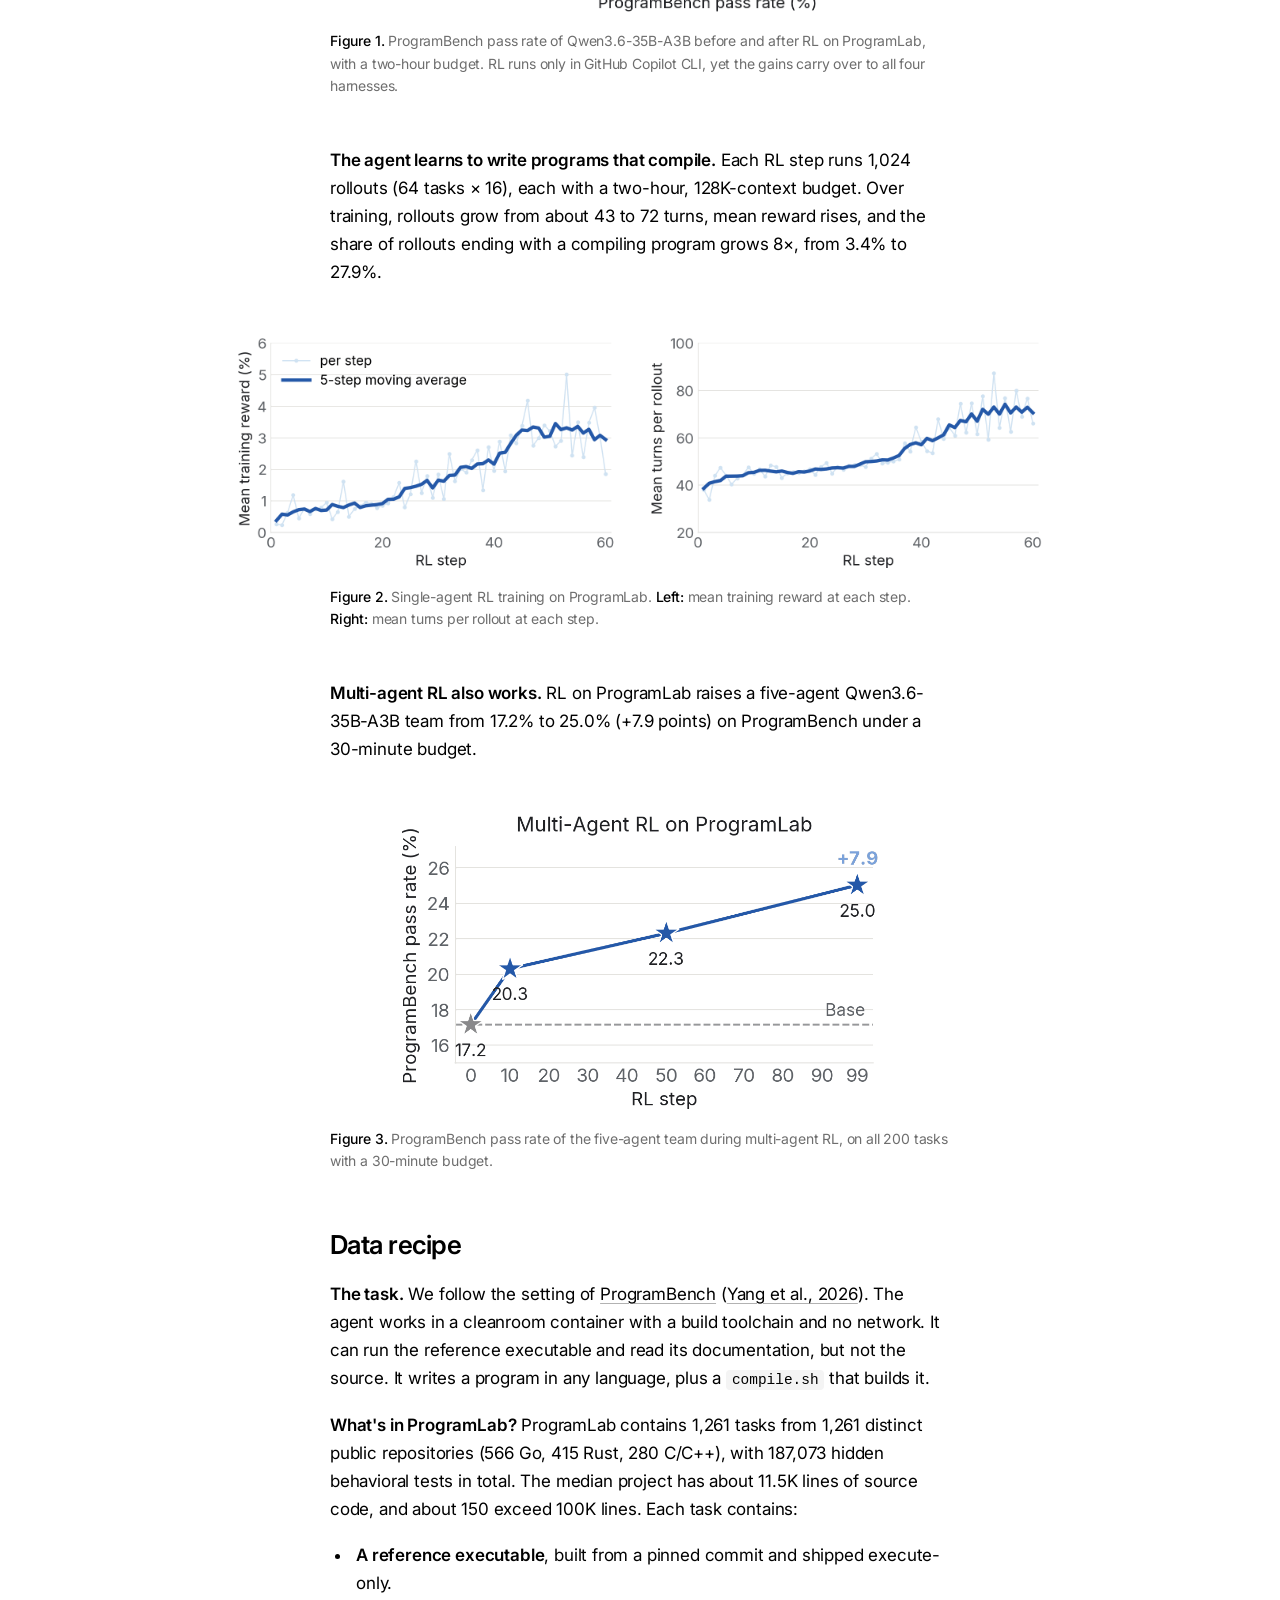
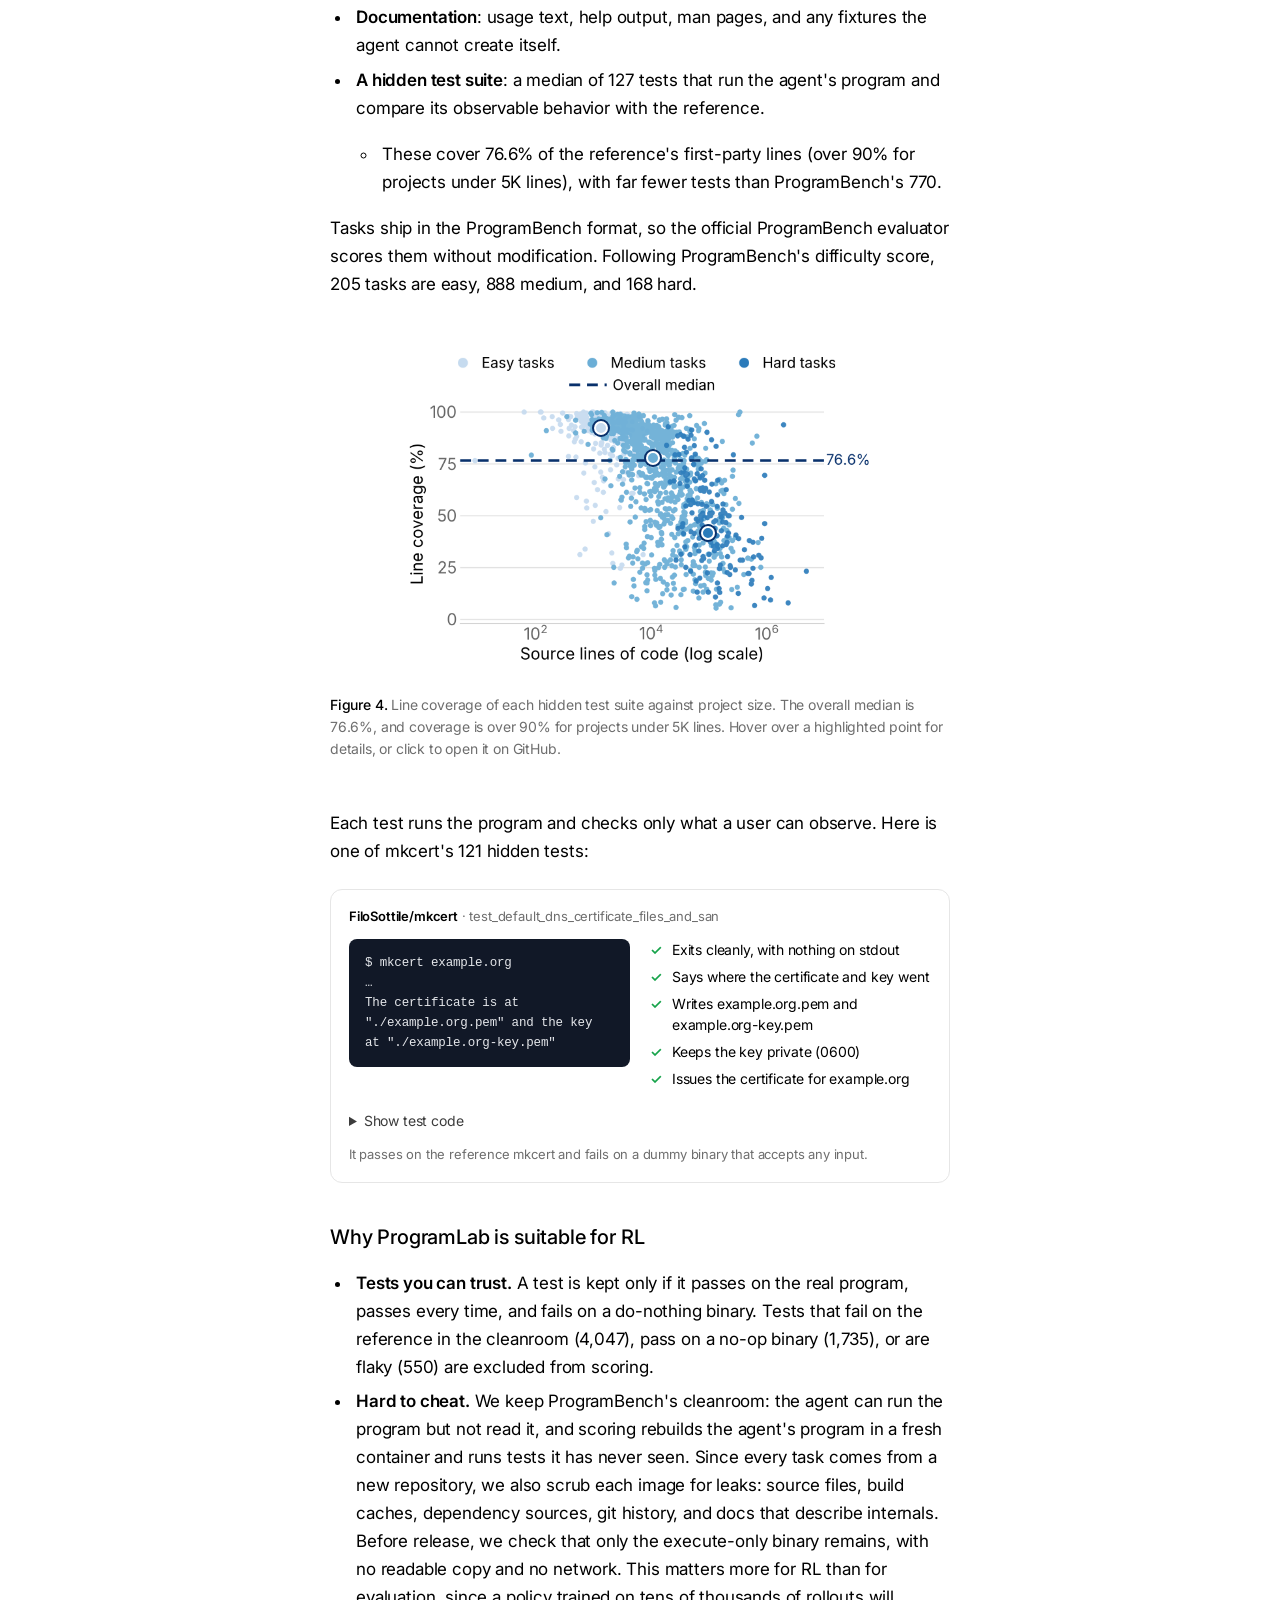
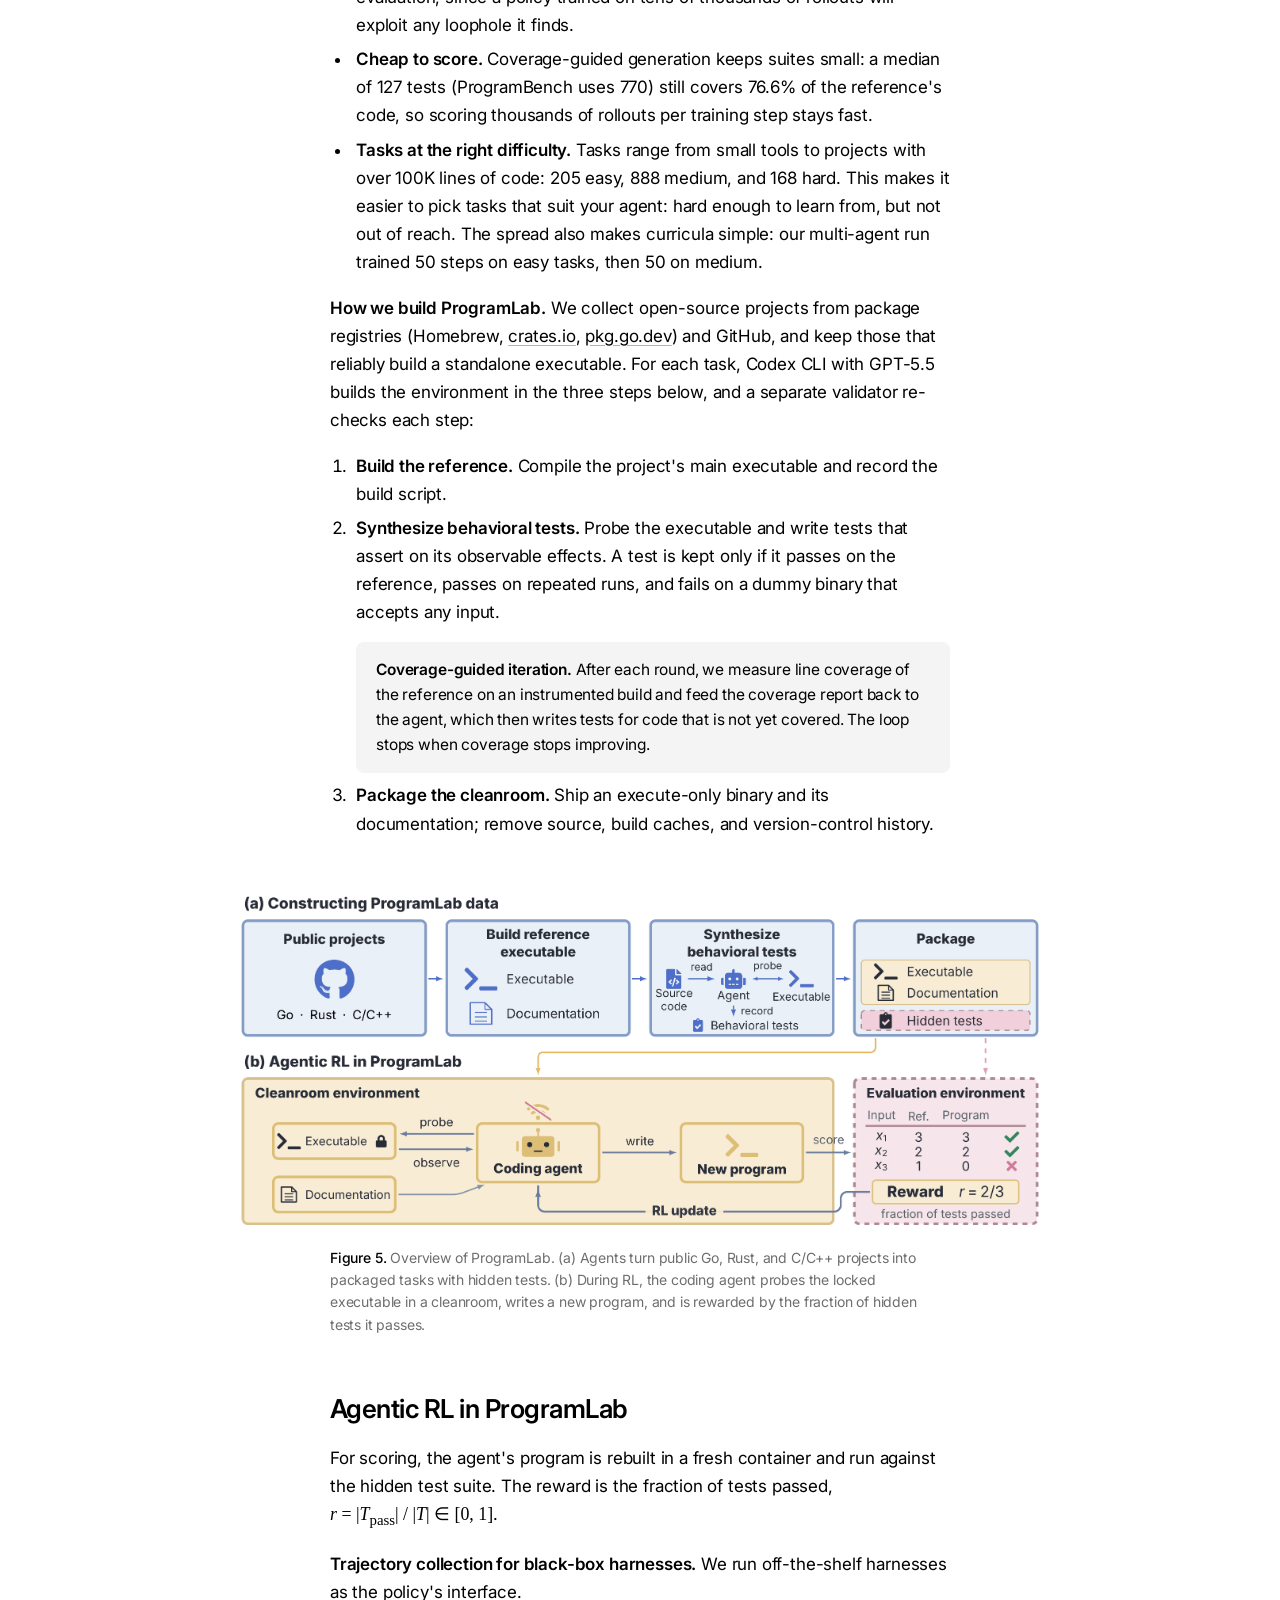
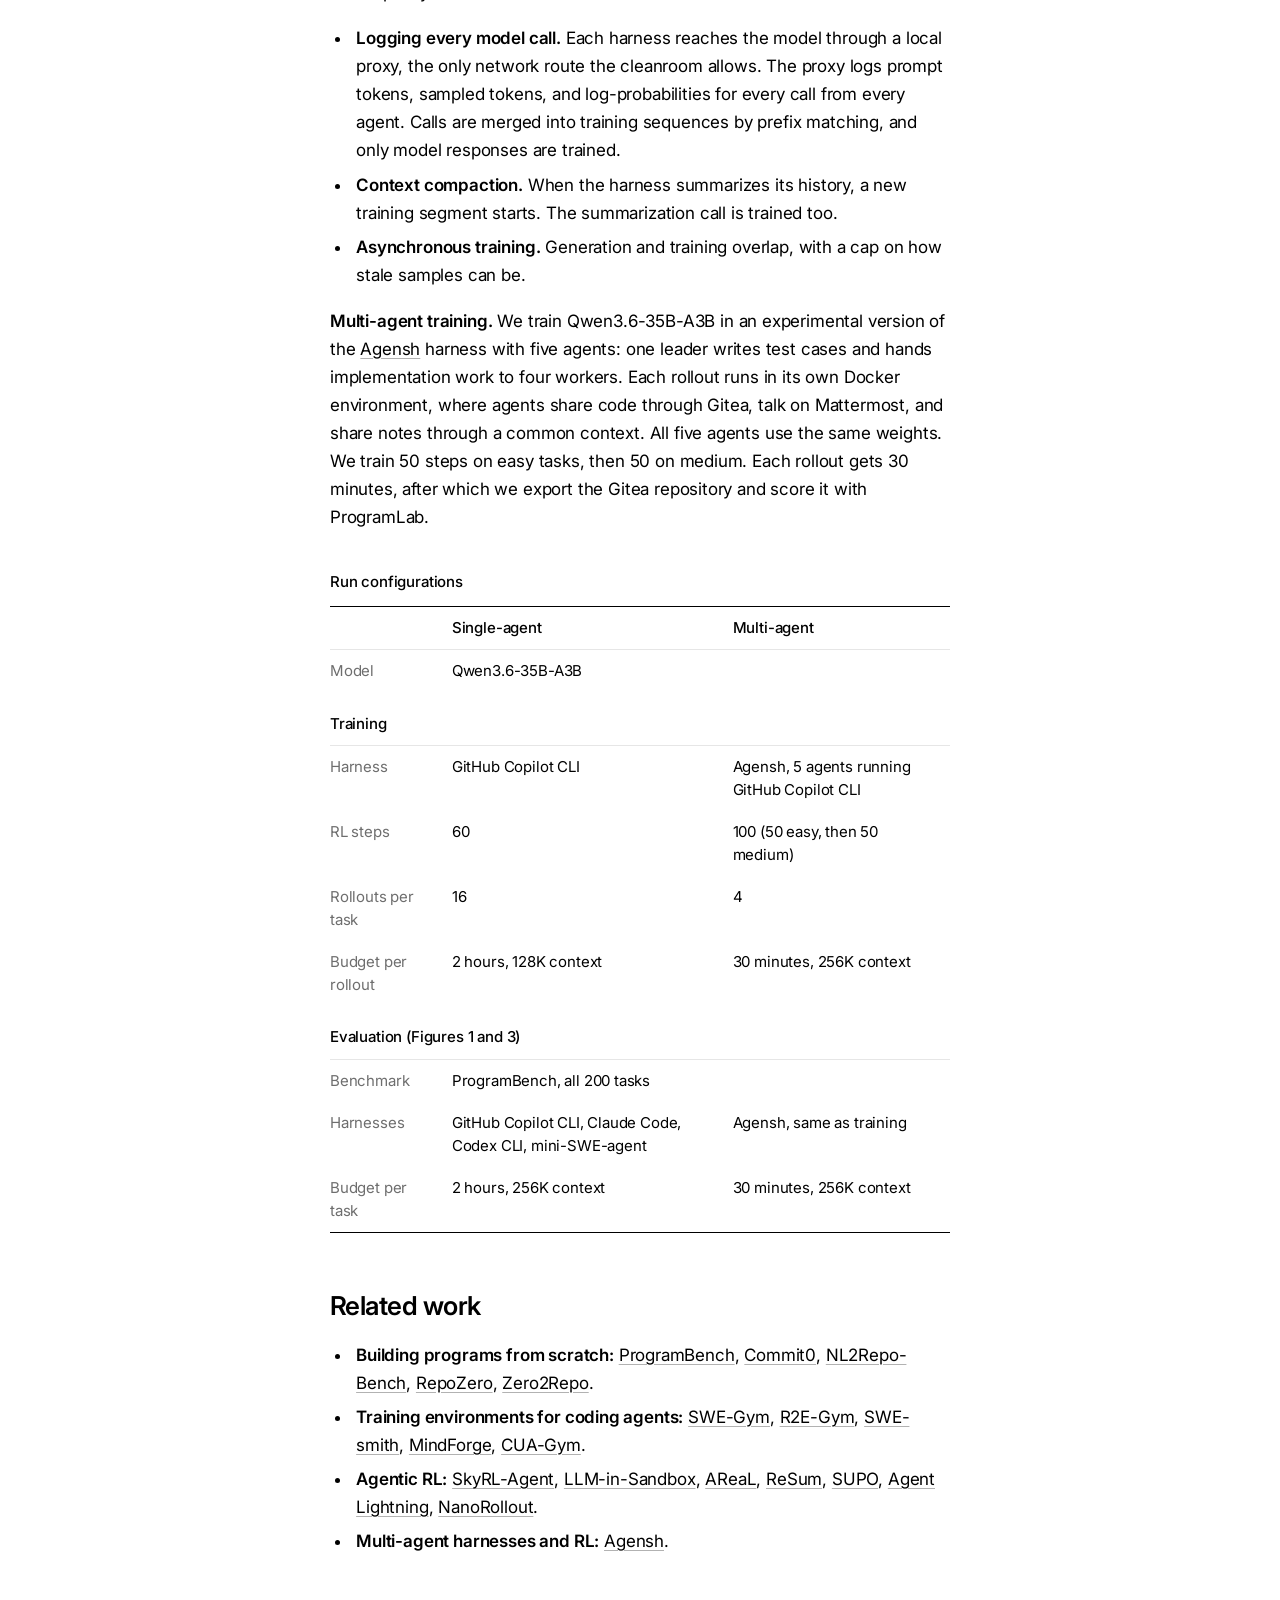
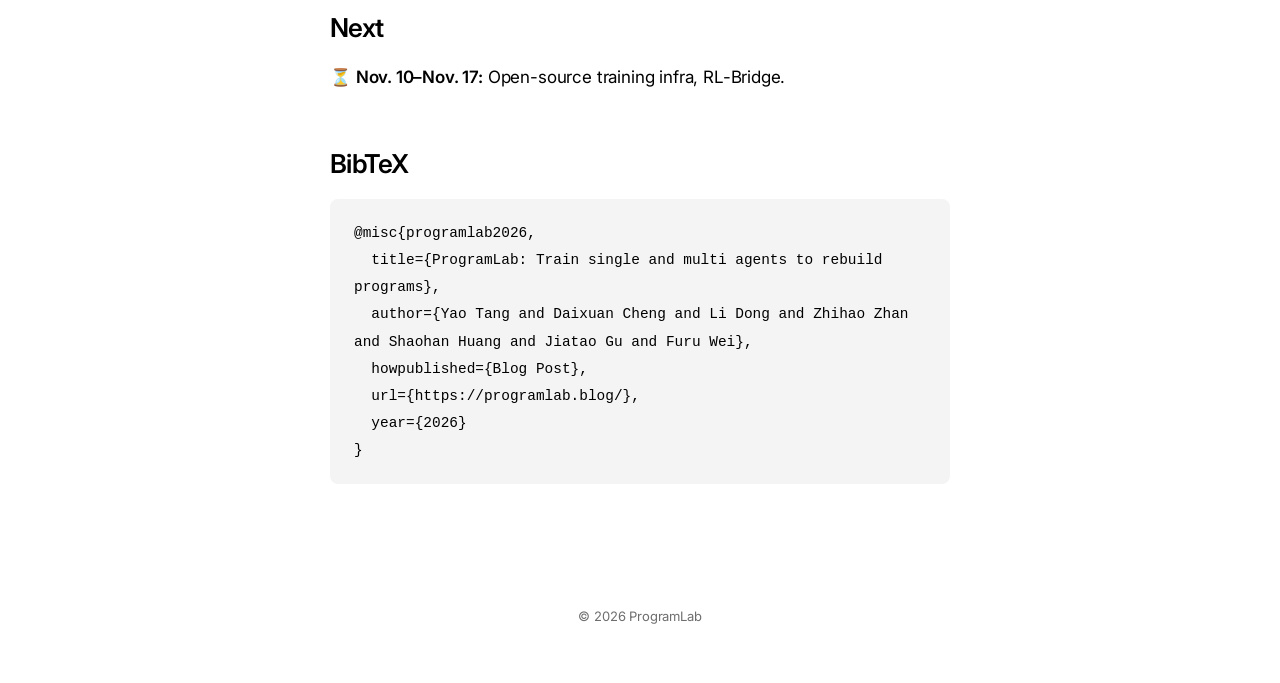
==== commit e22c1dfb: "Link the intro to the HF dataset" ====
--- a/index.html
+++ b/index.html
@@ -41,7 +41,7 @@
 
 <section class="tldr">
 <p class="lead">Give an agent a real program to play with, hide the code, and ask it to rebuild the whole thing. Even top agents struggle with it.</p>
-<p class="lead">ProgramLab gives agents <b>1,261</b> such programs to practice on. Environments are available <a href="https://huggingface.co/Program-Lab">here</a>.</p>
+<p class="lead">ProgramLab gives agents <b>1,261</b> such programs to practice on. Environments are available <a href="https://huggingface.co/datasets/Program-Lab/ProgramLab">here</a>.</p>
 </section>
 
 <figure class="teaser">
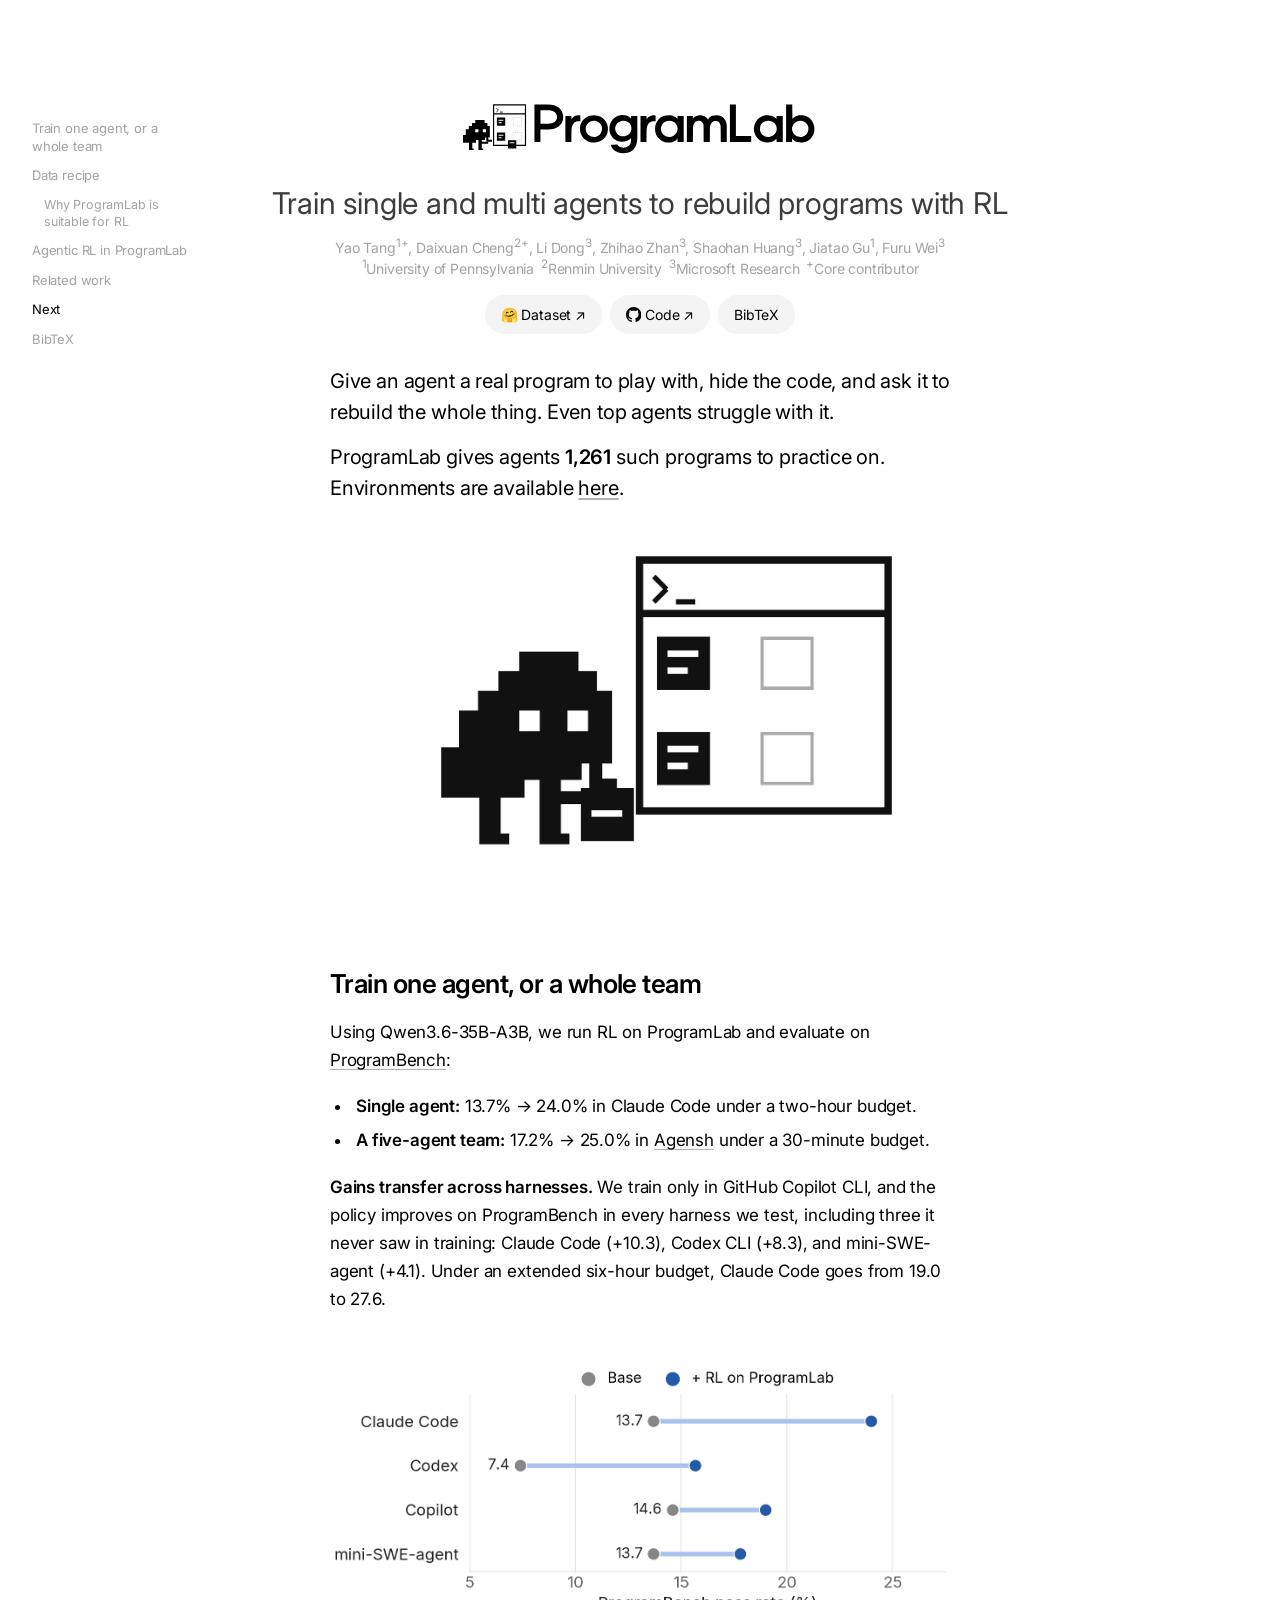
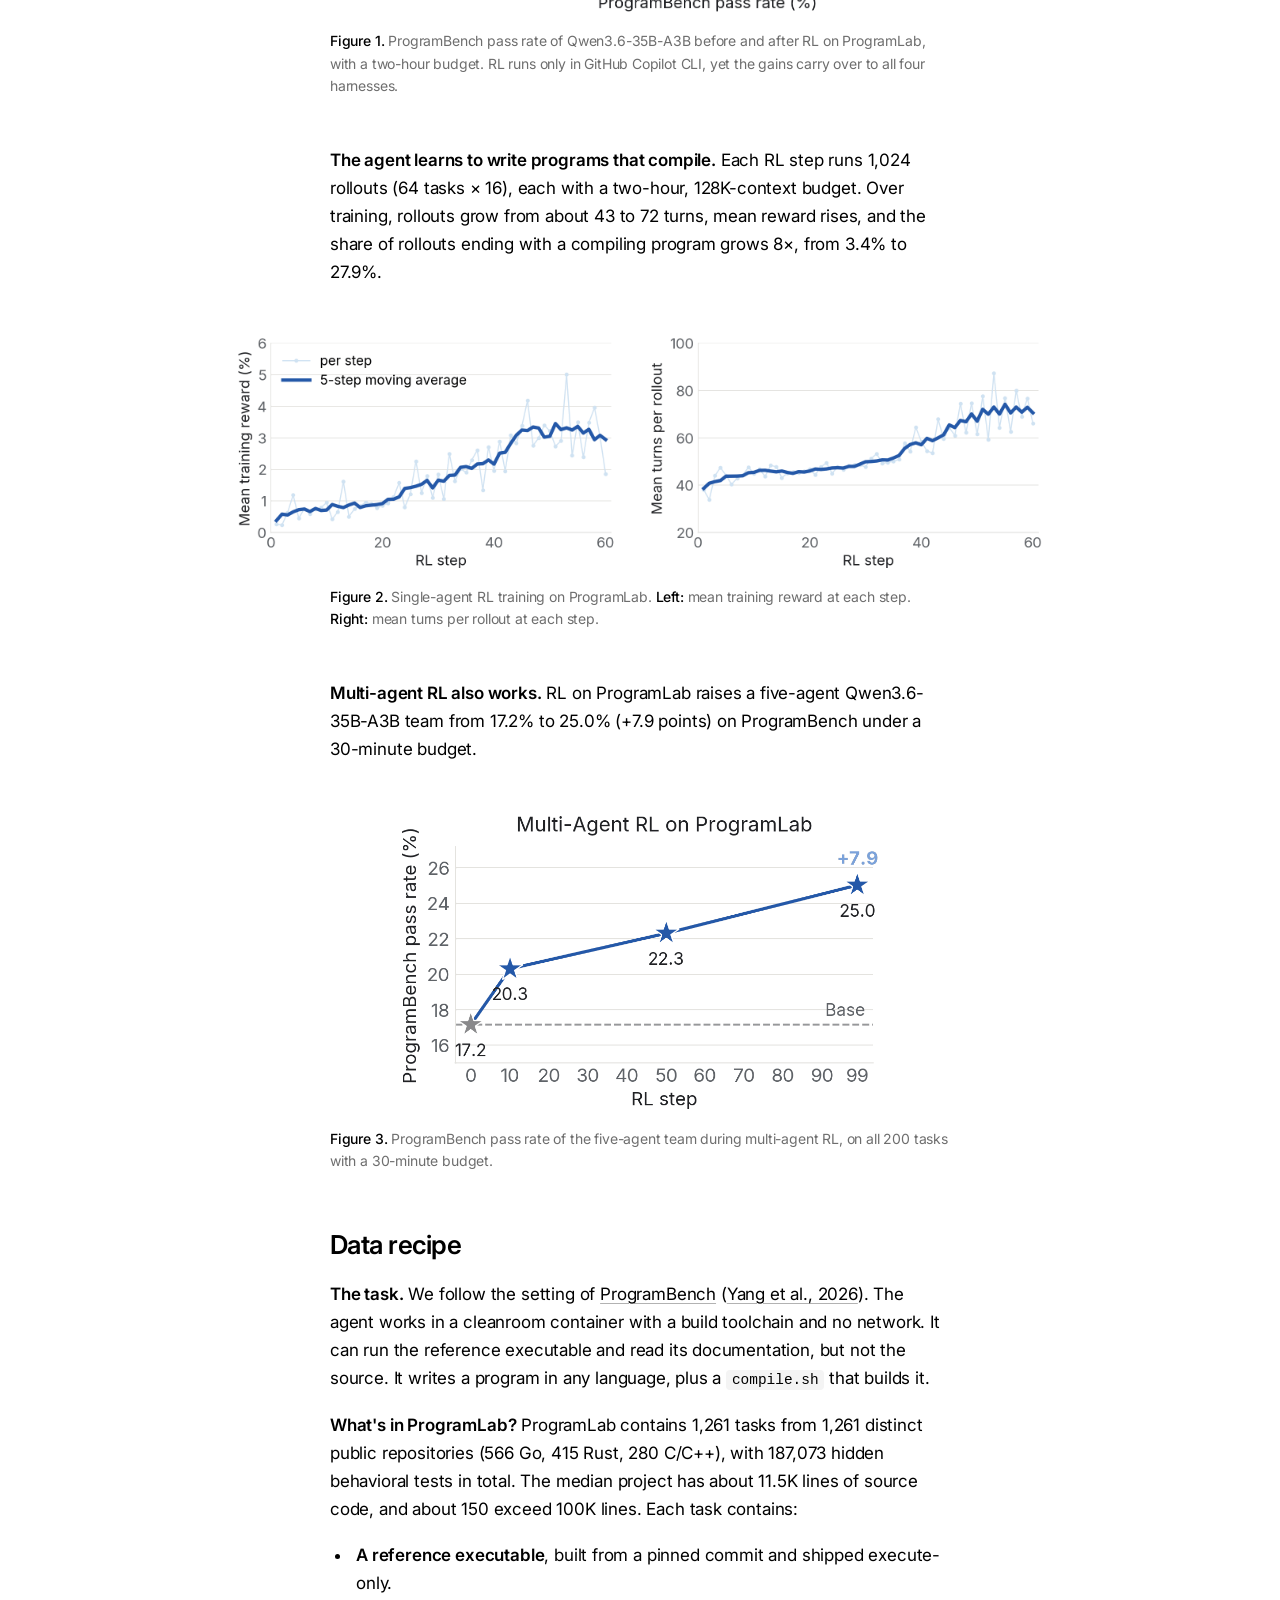
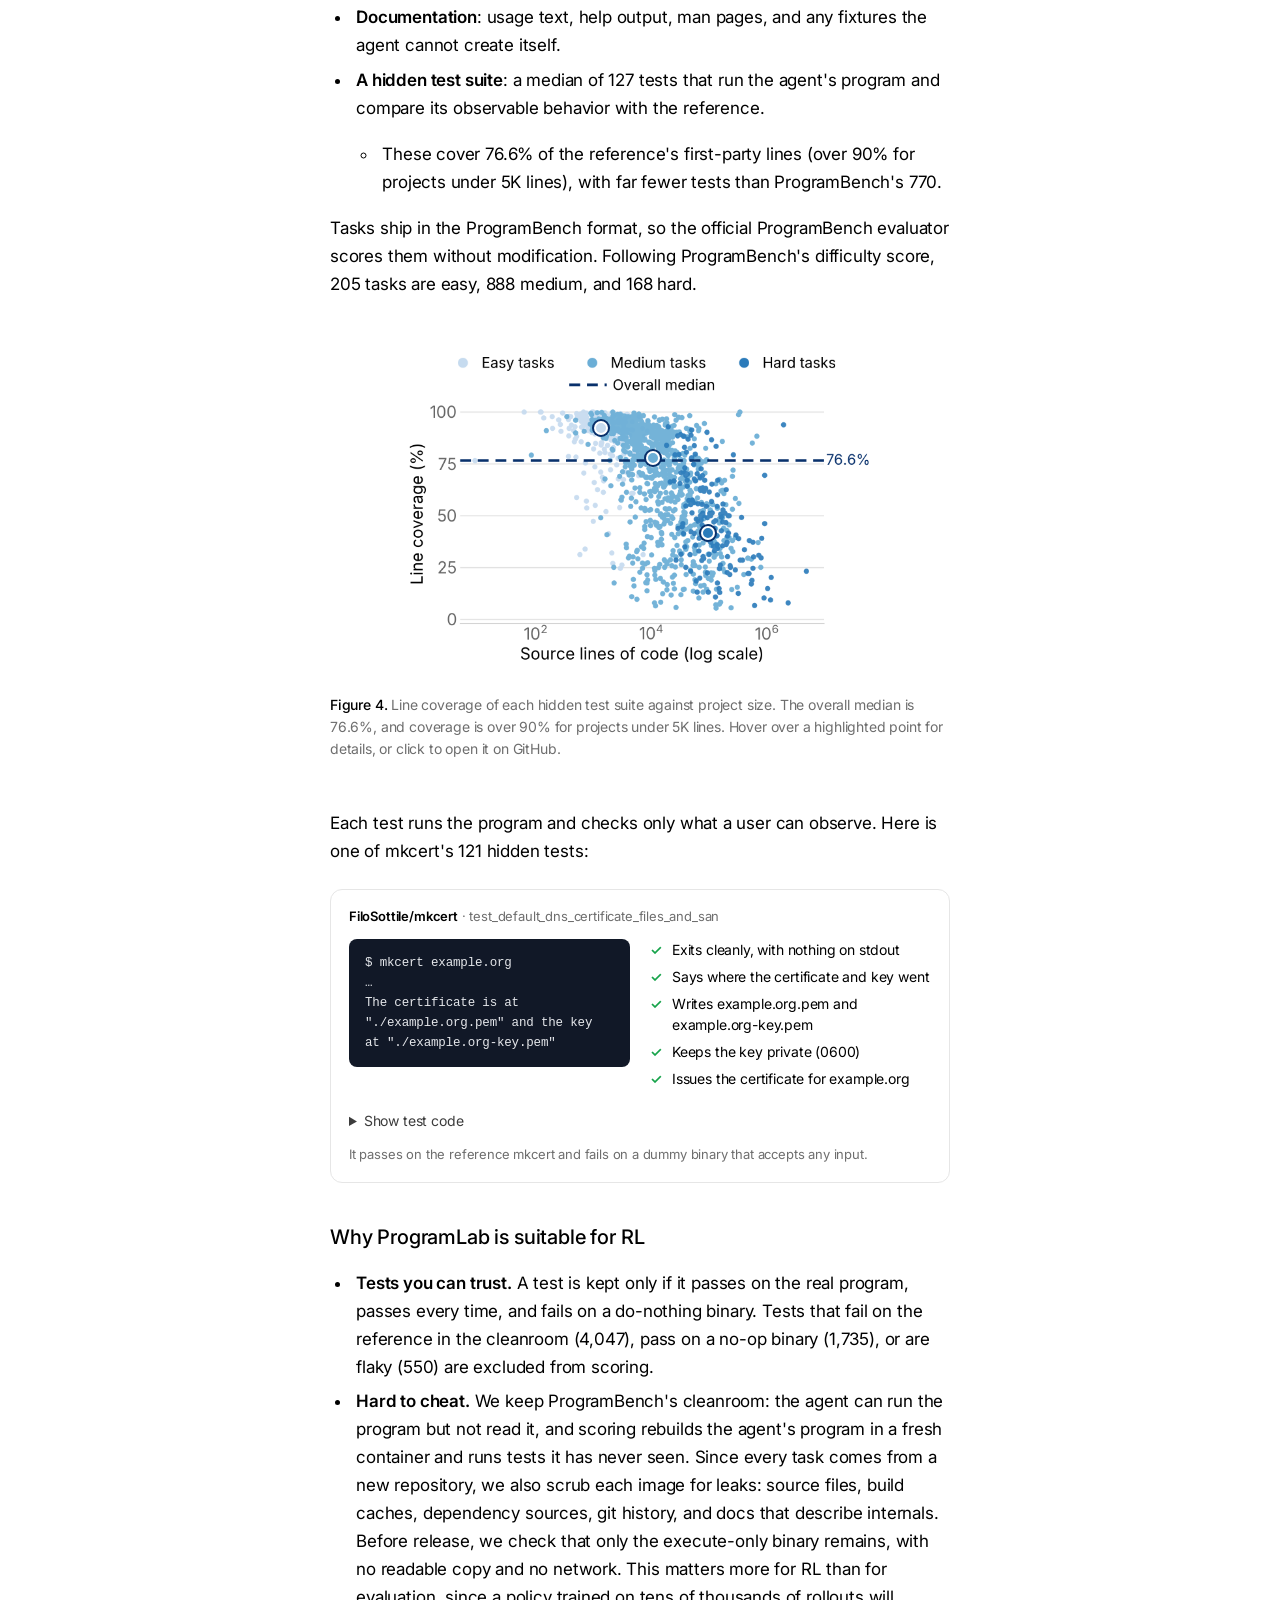
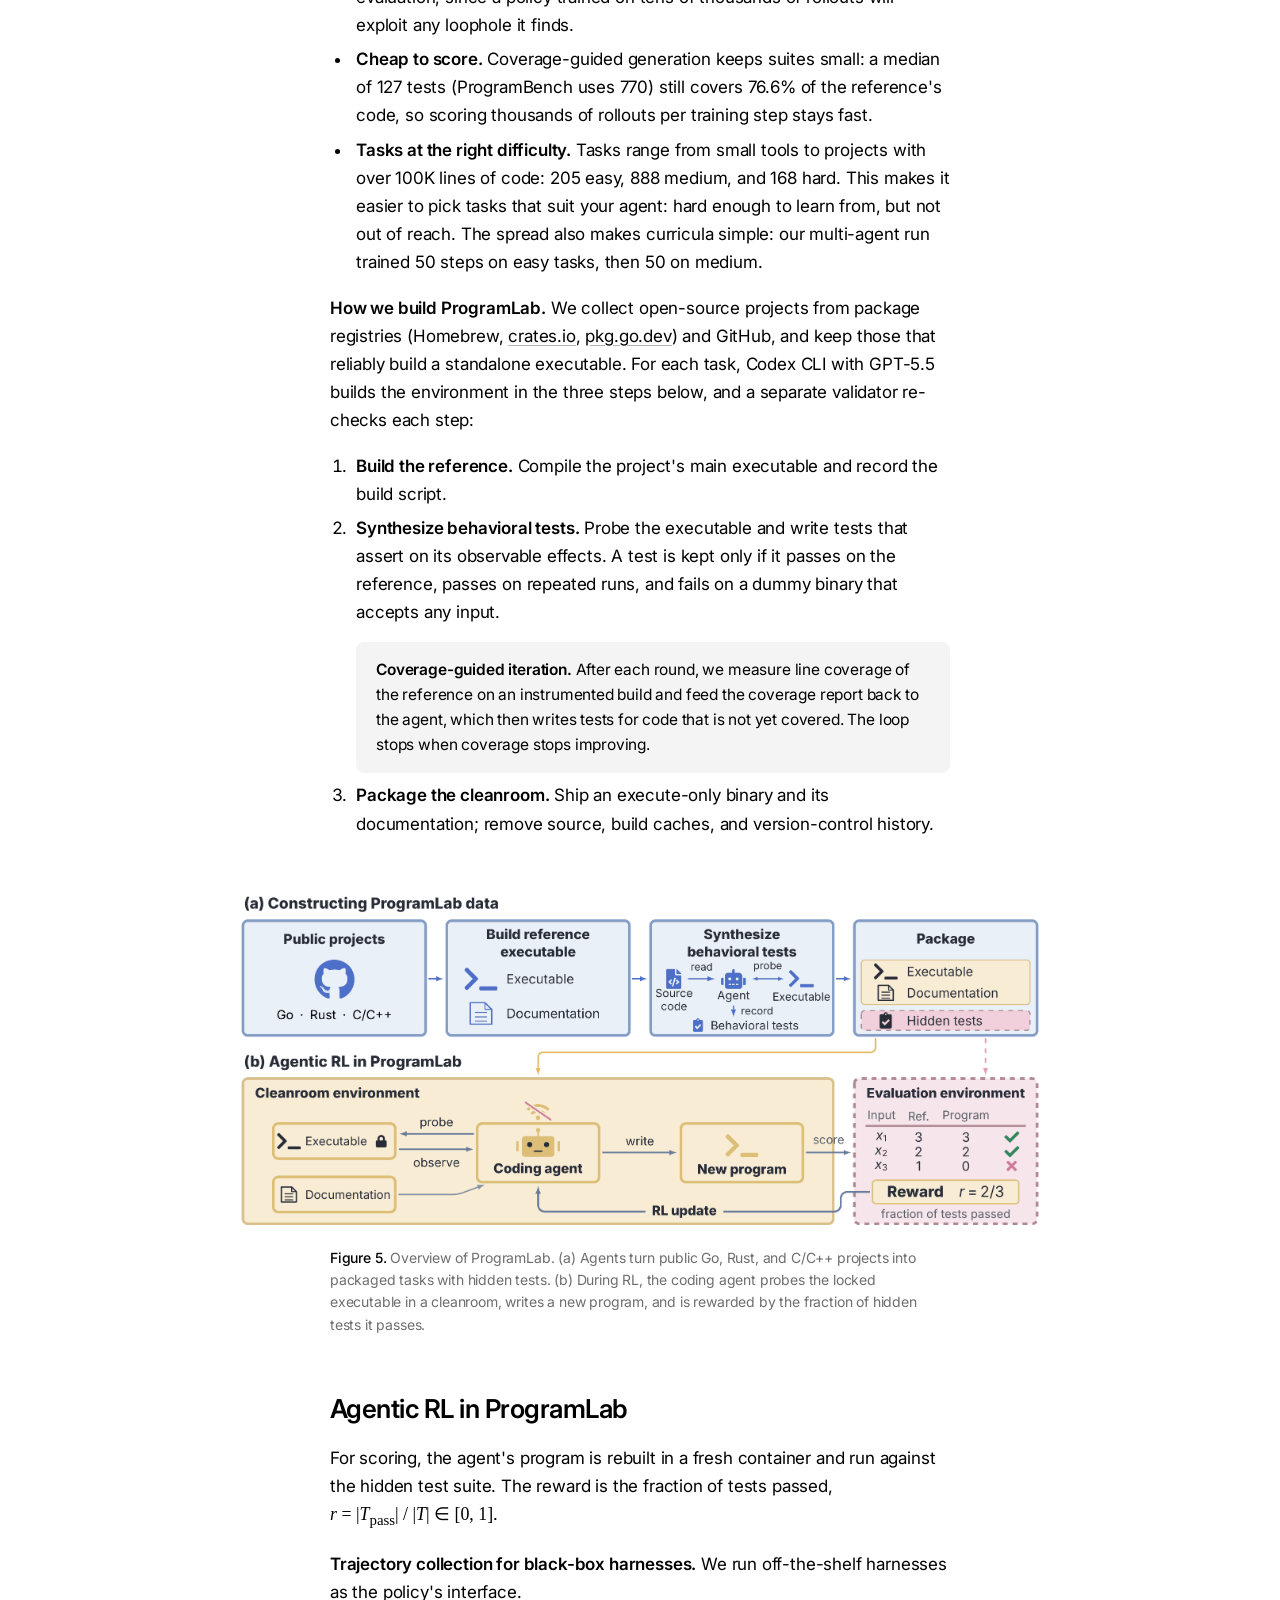
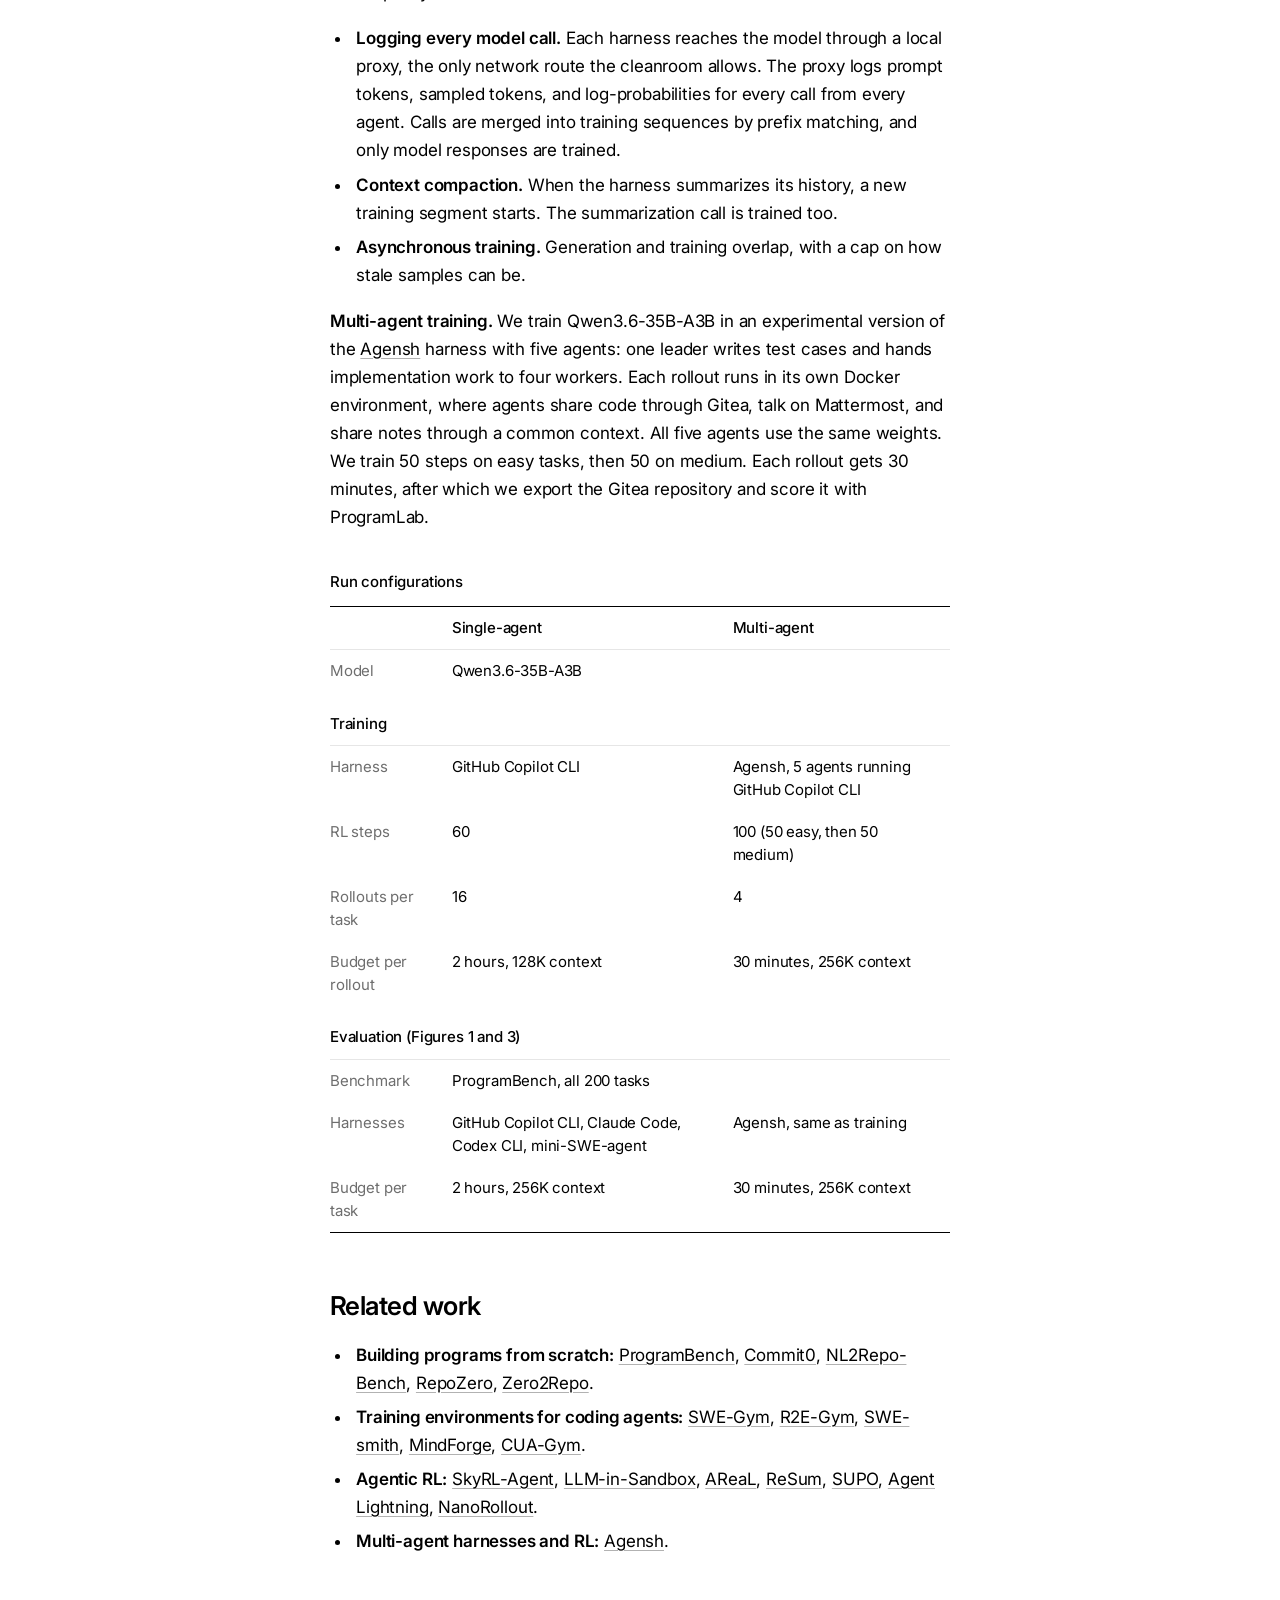
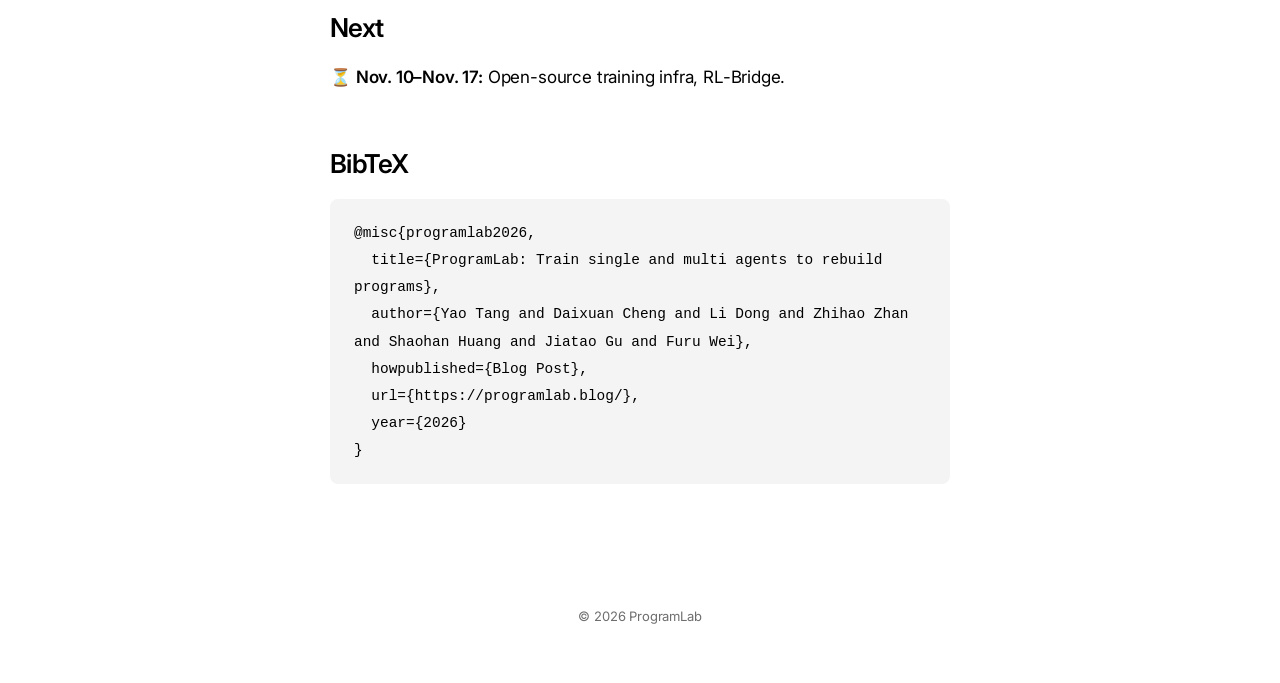
==== commit 86d38294: "Mark core contributors with +" ====
--- a/index.html
+++ b/index.html
@@ -21,7 +21,7 @@
 <header>
 <h1><img src="assets/logo.svg?v=866e0961" width="2178" height="386" alt="ProgramLab"></h1>
 <p class="sub">Train single and multi agents to rebuild programs with RL</p>
-<p class="authors"><a href="https://yaotang23.github.io/">Yao Tang</a><sup>1*</sup>, <a href="https://cdxeve.github.io/">Daixuan Cheng</a><sup>2*</sup>, <a href="https://scholar.google.com/citations?user=wEfQgPgAAAAJ&amp;hl=en">Li Dong</a><sup>3</sup>, <a href="https://openreview.net/profile?id=~Zhihao_Zhan1">Zhihao Zhan</a><sup>3</sup>, <a href="https://scholar.google.com/citations?user=w_QWEo8AAAAJ&amp;hl=en">Shaohan Huang</a><sup>3</sup>, <a href="https://scholar.google.com/citations?user=cB1mFBsAAAAJ&amp;hl=en">Jiatao Gu</a><sup>1</sup>, <a href="https://scholar.google.com/citations?user=G-V1VpwAAAAJ&amp;hl=en">Furu Wei</a><sup>3</sup><br><sup>1</sup>University of Pennsylvania&ensp;<sup>2</sup>Renmin University&ensp;<sup>3</sup>Microsoft Research&ensp;<sup>*</sup>Equal contribution</p>
+<p class="authors"><a href="https://yaotang23.github.io/">Yao Tang</a><sup>1+</sup>, <a href="https://cdxeve.github.io/">Daixuan Cheng</a><sup>2+</sup>, <a href="https://scholar.google.com/citations?user=wEfQgPgAAAAJ&amp;hl=en">Li Dong</a><sup>3</sup>, <a href="https://openreview.net/profile?id=~Zhihao_Zhan1">Zhihao Zhan</a><sup>3</sup>, <a href="https://scholar.google.com/citations?user=w_QWEo8AAAAJ&amp;hl=en">Shaohan Huang</a><sup>3</sup>, <a href="https://scholar.google.com/citations?user=cB1mFBsAAAAJ&amp;hl=en">Jiatao Gu</a><sup>1</sup>, <a href="https://scholar.google.com/citations?user=G-V1VpwAAAAJ&amp;hl=en">Furu Wei</a><sup>3</sup><br><sup>1</sup>University of Pennsylvania&ensp;<sup>2</sup>Renmin University&ensp;<sup>3</sup>Microsoft Research&ensp;<sup>+</sup>Core contributor</p>
 <nav class="links">
 <a class="btn" href="https://huggingface.co/datasets/Program-Lab/ProgramLab">🤗 Dataset ↗</a>
 <a class="btn" href="https://github.com/programlab-agent/ProgramLab"><svg class="gh" viewBox="0 0 16 16" aria-hidden="true"><path d="M8 0c4.42 0 8 3.58 8 8a8.013 8.013 0 0 1-5.45 7.59c-.4.08-.55-.17-.55-.38 0-.27.01-1.13.01-2.2 0-.75-.25-1.23-.54-1.48 1.78-.2 3.65-.88 3.65-3.95 0-.88-.31-1.59-.82-2.15.08-.2.36-1.02-.08-2.12 0 0-.67-.22-2.2.82-.64-.18-1.32-.27-2-.27-.68 0-1.36.09-2 .27-1.53-1.03-2.2-.82-2.2-.82-.44 1.1-.16 1.92-.08 2.12-.51.56-.82 1.28-.82 2.15 0 3.06 1.86 3.75 3.64 3.95-.23.2-.44.55-.51 1.07-.46.21-1.61.55-2.33-.66-.15-.24-.6-.83-1.23-.82-.67.01-.27.38.01.53.34.19.73.9.82 1.13.16.45.68 1.31 2.69.94 0 .67.01 1.3.01 1.49 0 .21-.15.45-.55.38A7.995 7.995 0 0 1 0 8c0-4.42 3.58-8 8-8Z"/></svg> Code ↗</a>
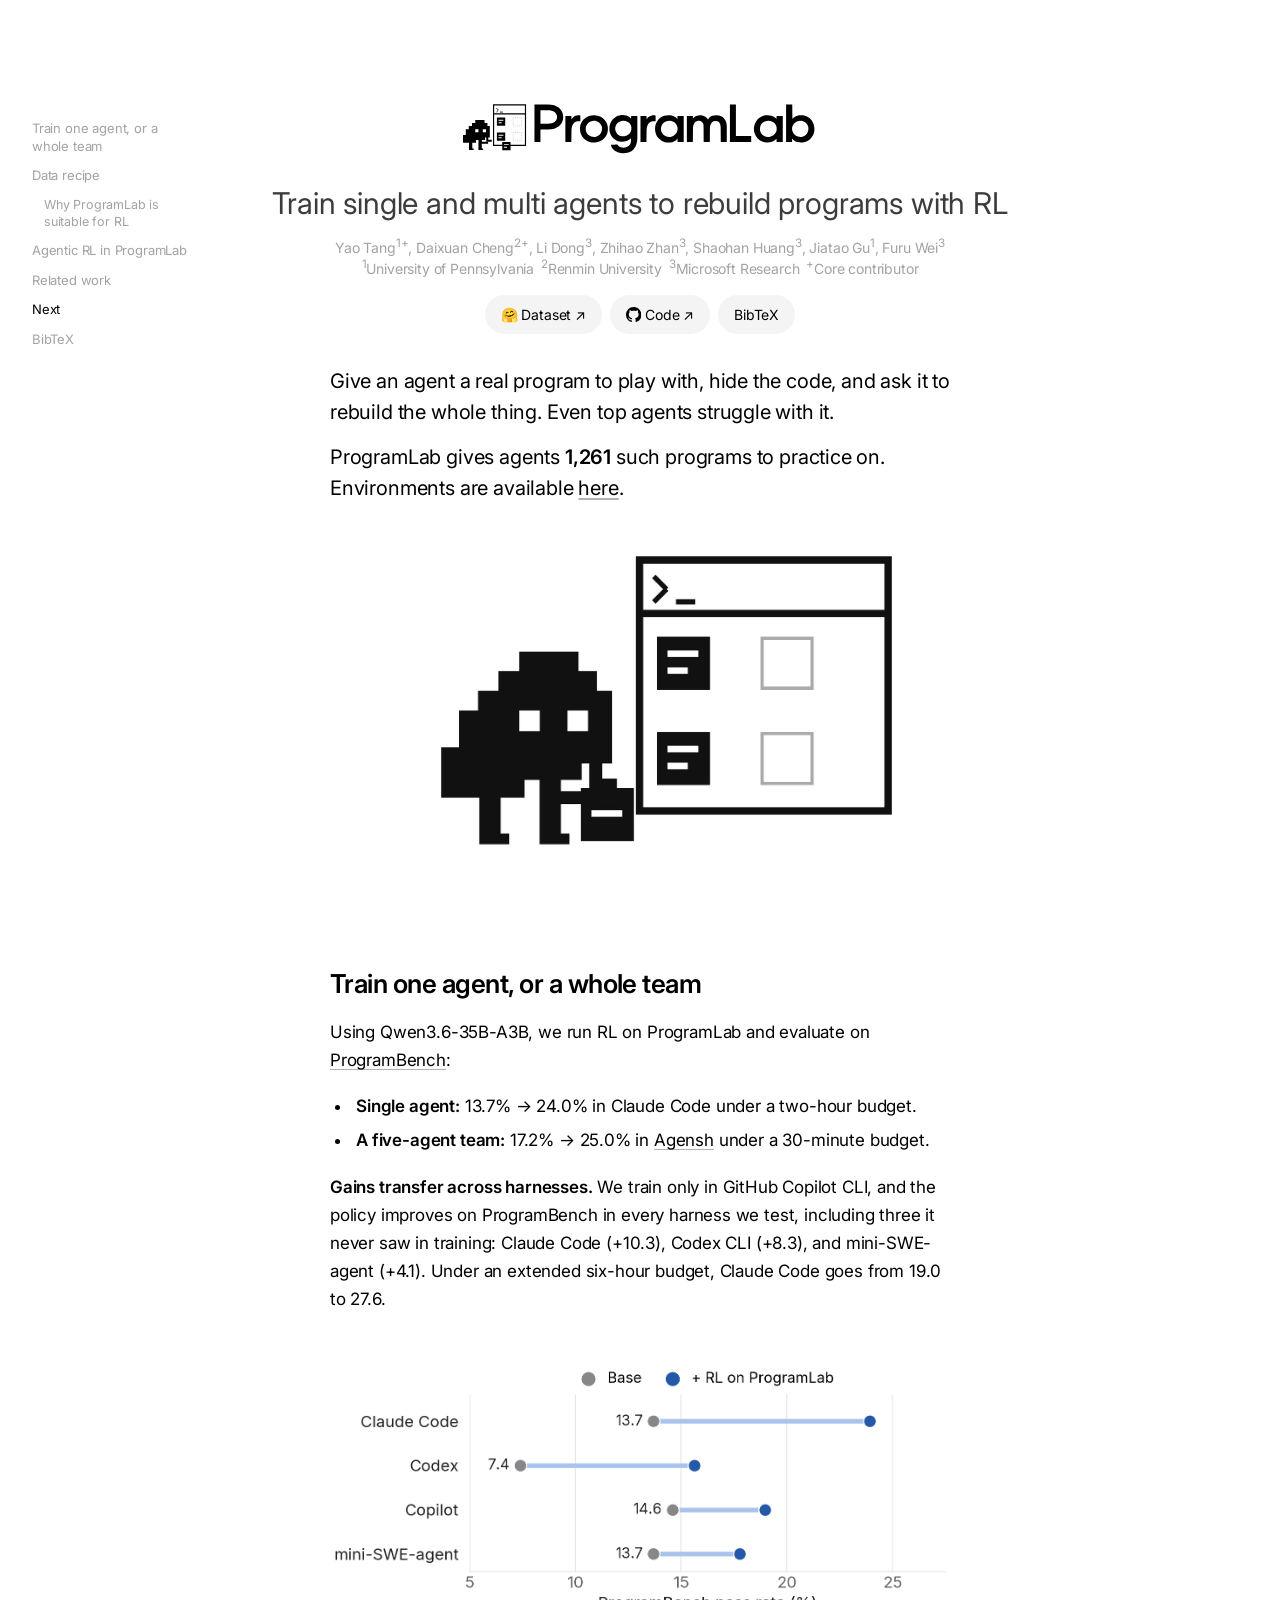
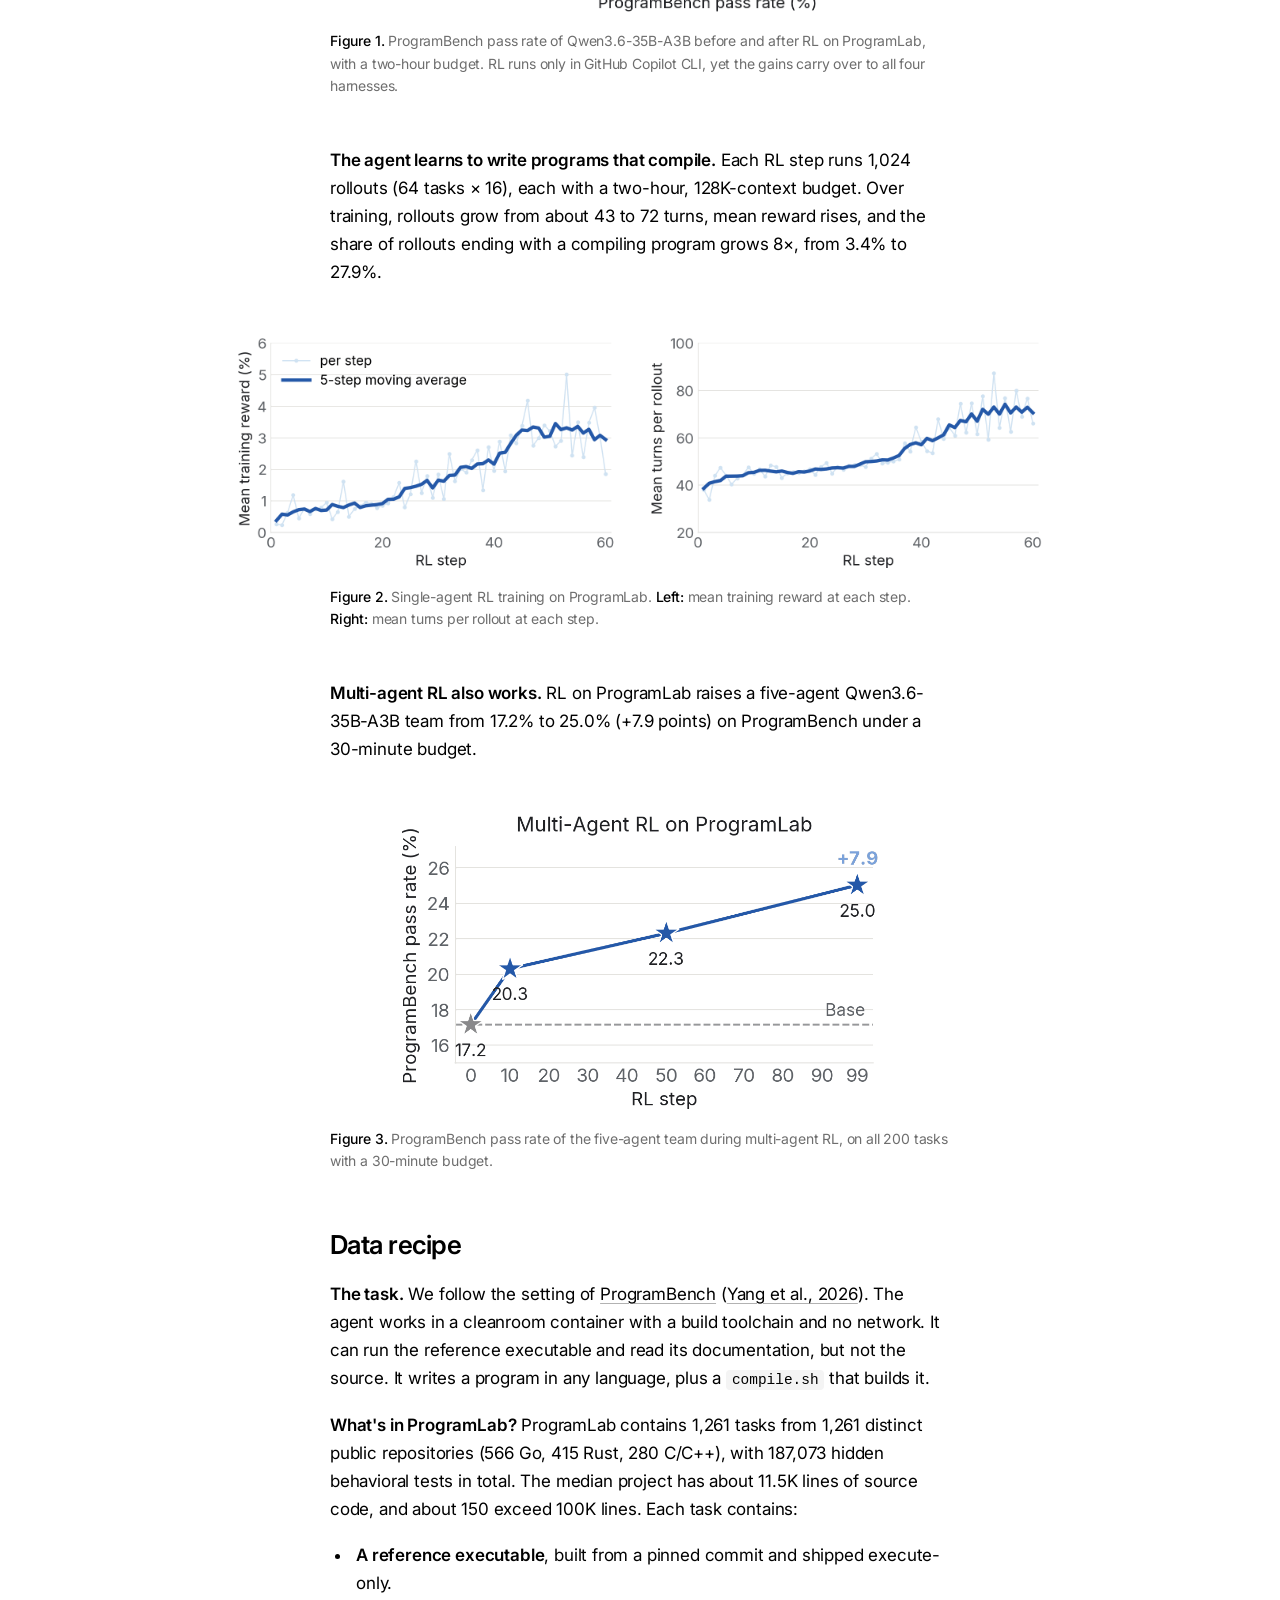
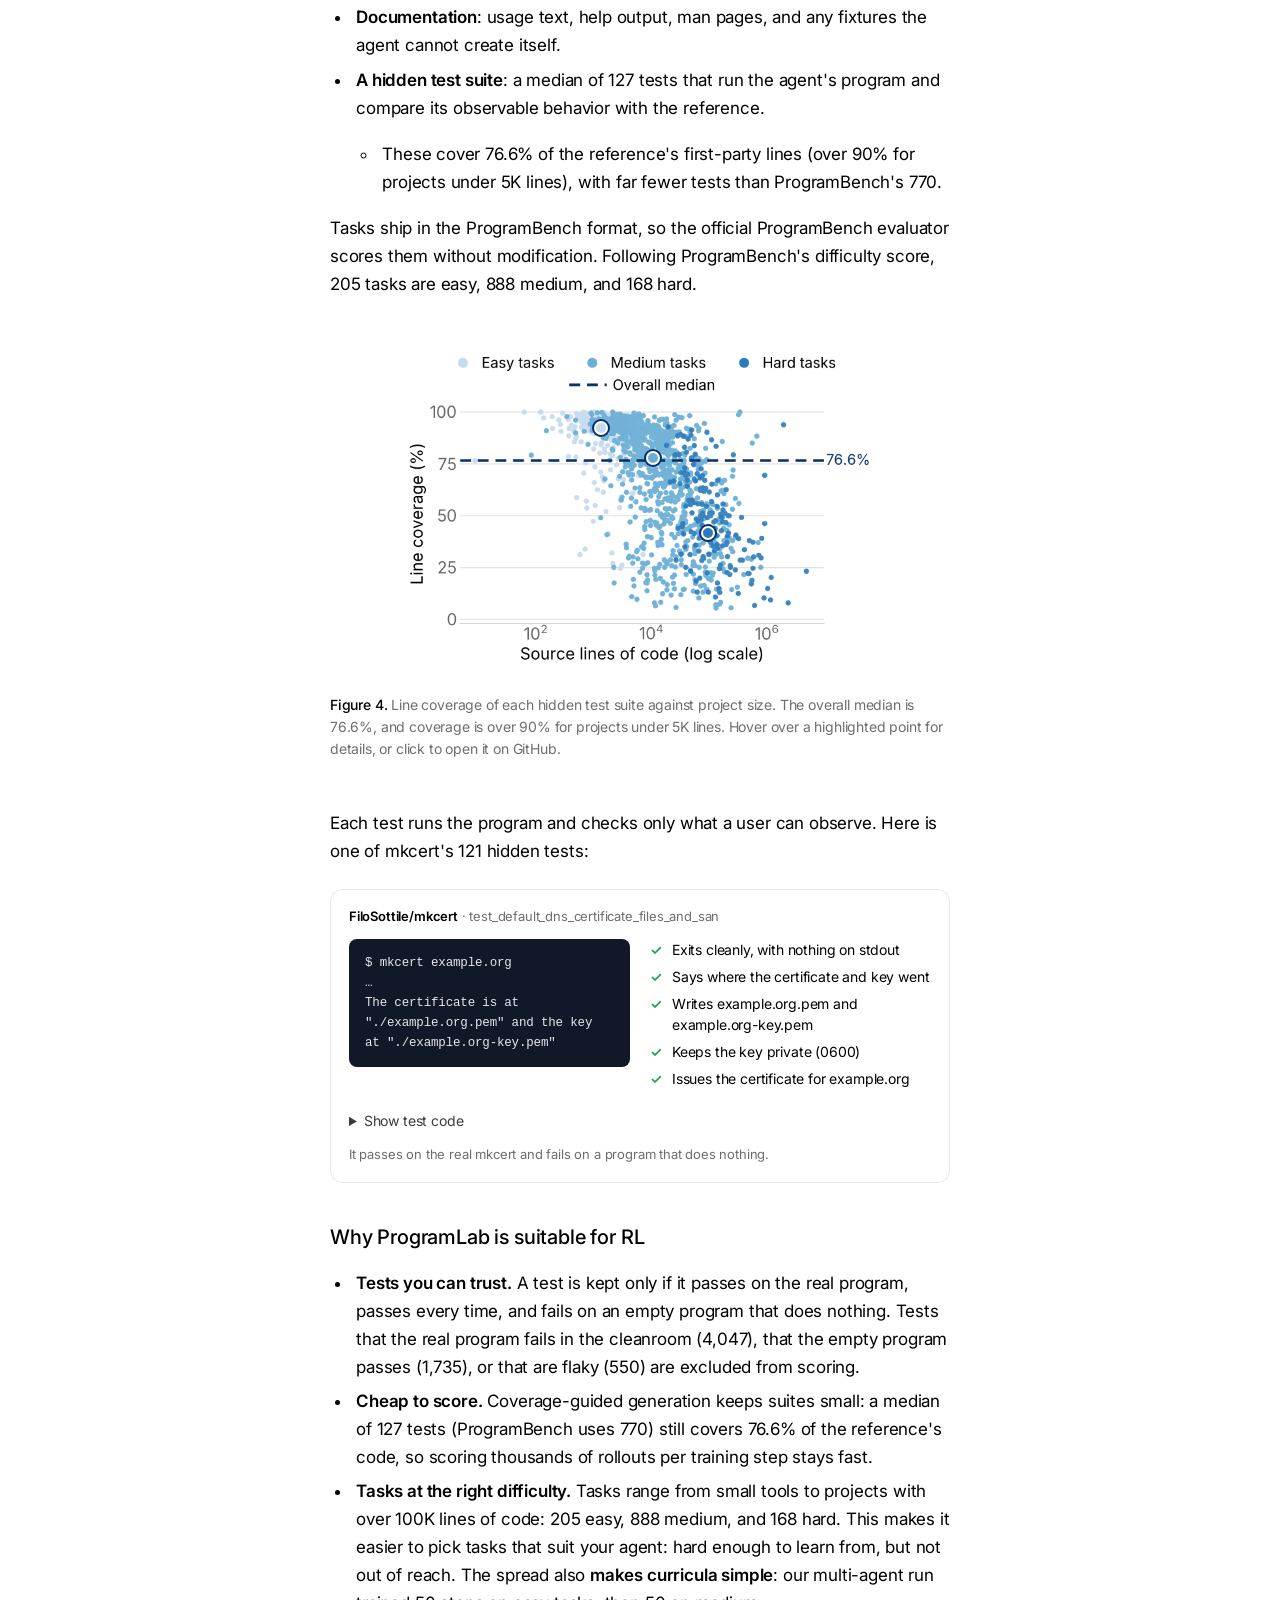
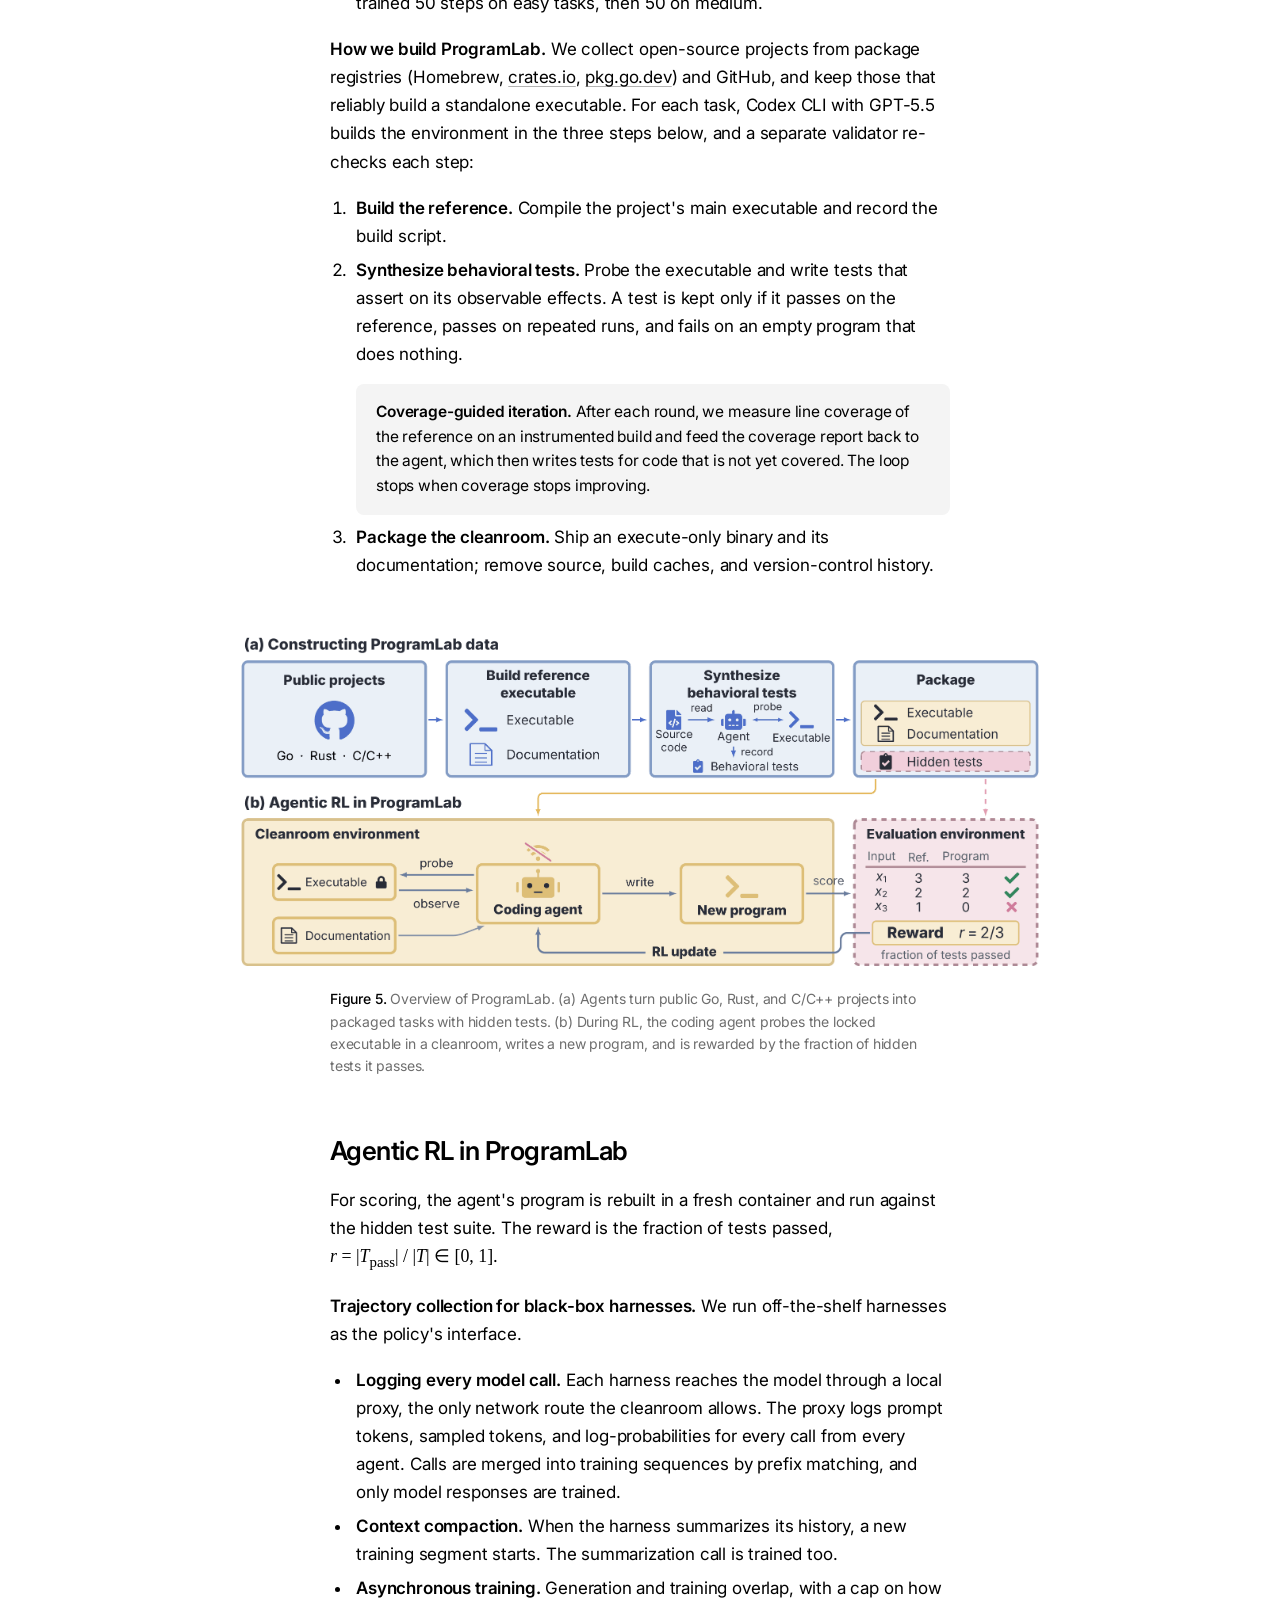
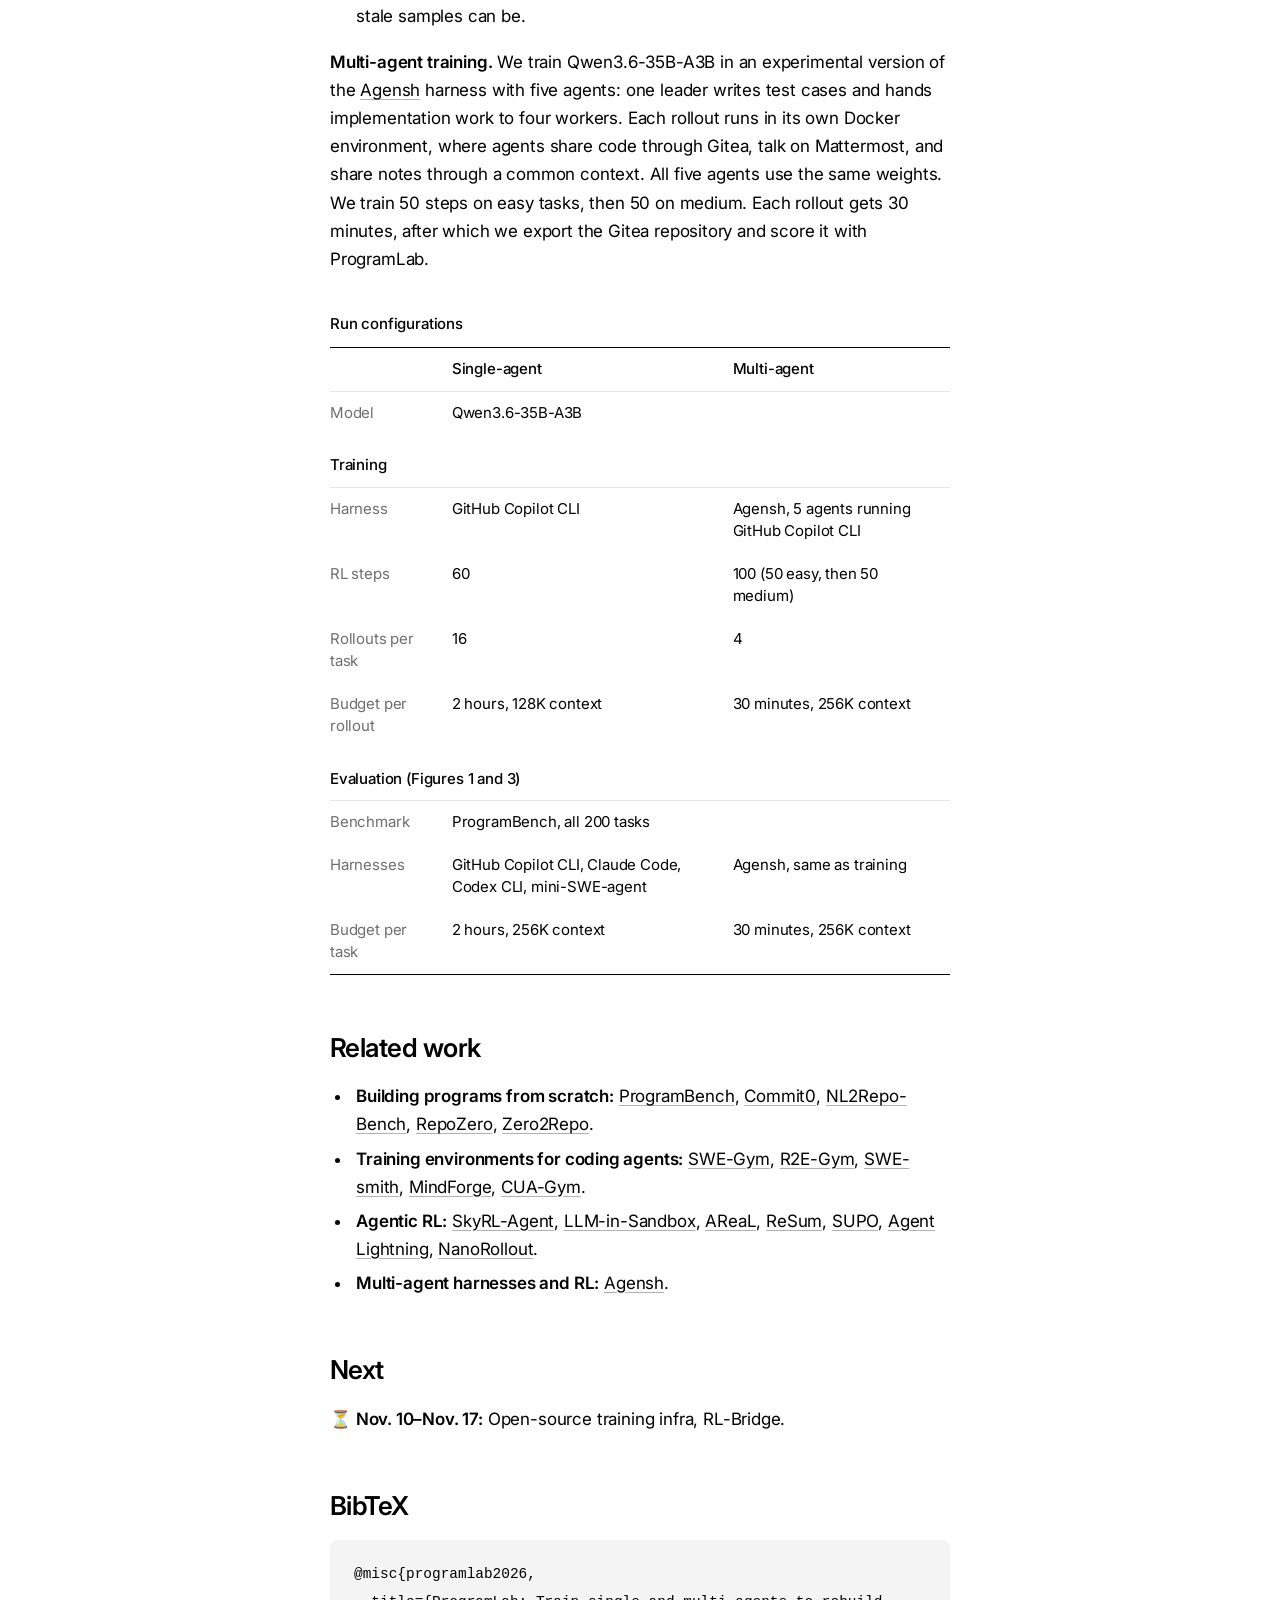
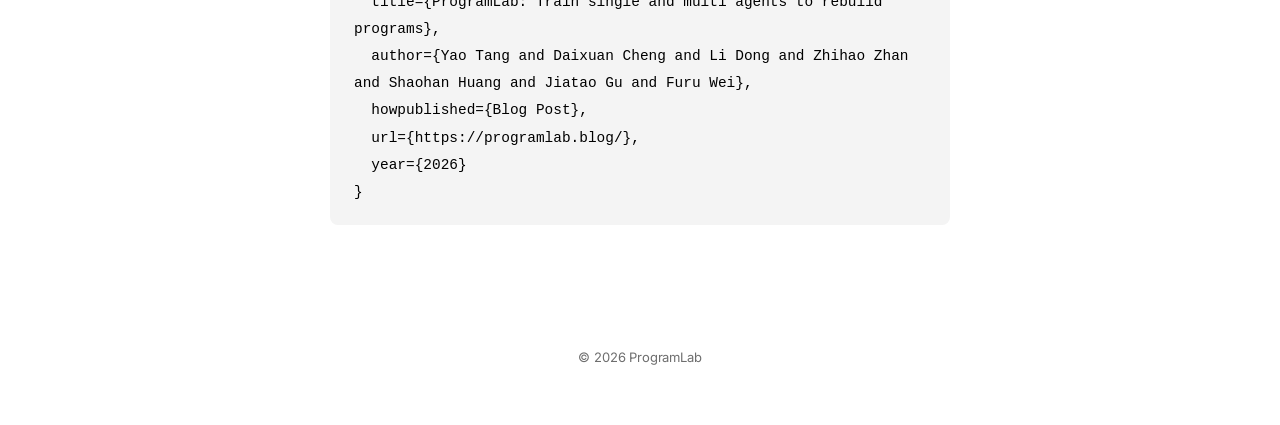
==== commit ecf54a45: "Drop Hard to cheat; bold curricula; plain wording for the empty-program check" ====
--- a/index.html
+++ b/index.html
@@ -137,21 +137,20 @@
     assert pem_block_types(cert_file) == ["CERTIFICATE"]
     assert pem_block_types(key_file) == ["PRIVATE KEY"]
     assert subject_alt_names(cert_file) == {("DNS", "example.org")}</code></pre></details>
-<p class="fine">It passes on the reference mkcert and fails on a dummy binary that accepts any input.</p>
+<p class="fine">It passes on the real mkcert and fails on a program that does nothing.</p>
 </div>
 
 <h3 id="why-rl">Why ProgramLab is suitable for RL</h3>
 <ul>
-<li><b>Tests you can trust.</b> A test is kept only if it passes on the real program, passes every time, and fails on a do-nothing binary. Tests that fail on the reference in the cleanroom (4,047), pass on a no-op binary (1,735), or are flaky (550) are excluded from scoring.</li>
-<li><b>Hard to cheat.</b> We keep ProgramBench's cleanroom: the agent can run the program but not read it, and scoring rebuilds the agent's program in a fresh container and runs tests it has never seen. Since every task comes from a new repository, we also scrub each image for leaks: source files, build caches, dependency sources, git history, and docs that describe internals. Before release, we check that only the execute-only binary remains, with no readable copy and no network. This matters more for RL than for evaluation, since a policy trained on tens of thousands of rollouts will exploit any loophole it finds.</li>
+<li><b>Tests you can trust.</b> A test is kept only if it passes on the real program, passes every time, and fails on an empty program that does nothing. Tests that the real program fails in the cleanroom (4,047), that the empty program passes (1,735), or that are flaky (550) are excluded from scoring.</li>
 <li><b>Cheap to score.</b> Coverage-guided generation keeps suites small: a median of 127 tests (ProgramBench uses 770) still covers 76.6% of the reference's code, so scoring thousands of rollouts per training step stays fast.</li>
-<li><b>Tasks at the right difficulty.</b> Tasks range from small tools to projects with over 100K lines of code: 205 easy, 888 medium, and 168 hard. This makes it easier to pick tasks that suit your agent: hard enough to learn from, but not out of reach. The spread also makes curricula simple: our multi-agent run trained 50 steps on easy tasks, then 50 on medium.</li>
+<li><b>Tasks at the right difficulty.</b> Tasks range from small tools to projects with over 100K lines of code: 205 easy, 888 medium, and 168 hard. This makes it easier to pick tasks that suit your agent: hard enough to learn from, but not out of reach. The spread also <b>makes curricula simple</b>: our multi-agent run trained 50 steps on easy tasks, then 50 on medium.</li>
 </ul>
 
 <p><b>How we build ProgramLab.</b> We collect open-source projects from package registries (Homebrew, <a href="http://crates.io">crates.io</a>, <a href="http://pkg.go.dev">pkg.go.dev</a>) and GitHub, and keep those that reliably build a standalone executable. For each task, Codex CLI with GPT-5.5 builds the environment in the three steps below, and a separate validator re-checks each step:</p>
 <ol>
 <li><b>Build the reference.</b> Compile the project's main executable and record the build script.</li>
-<li><b>Synthesize behavioral tests.</b> Probe the executable and write tests that assert on its observable effects. A test is kept only if it passes on the reference, passes on repeated runs, and fails on a dummy binary that accepts any input.
+<li><b>Synthesize behavioral tests.</b> Probe the executable and write tests that assert on its observable effects. A test is kept only if it passes on the reference, passes on repeated runs, and fails on an empty program that does nothing.
 <aside class="note">
 <b>Coverage-guided iteration.</b> After each round, we measure line coverage of the reference on an instrumented build and feed the coverage report back to the agent, which then writes tests for code that is not yet covered. The loop stops when coverage stops improving.
 </aside>
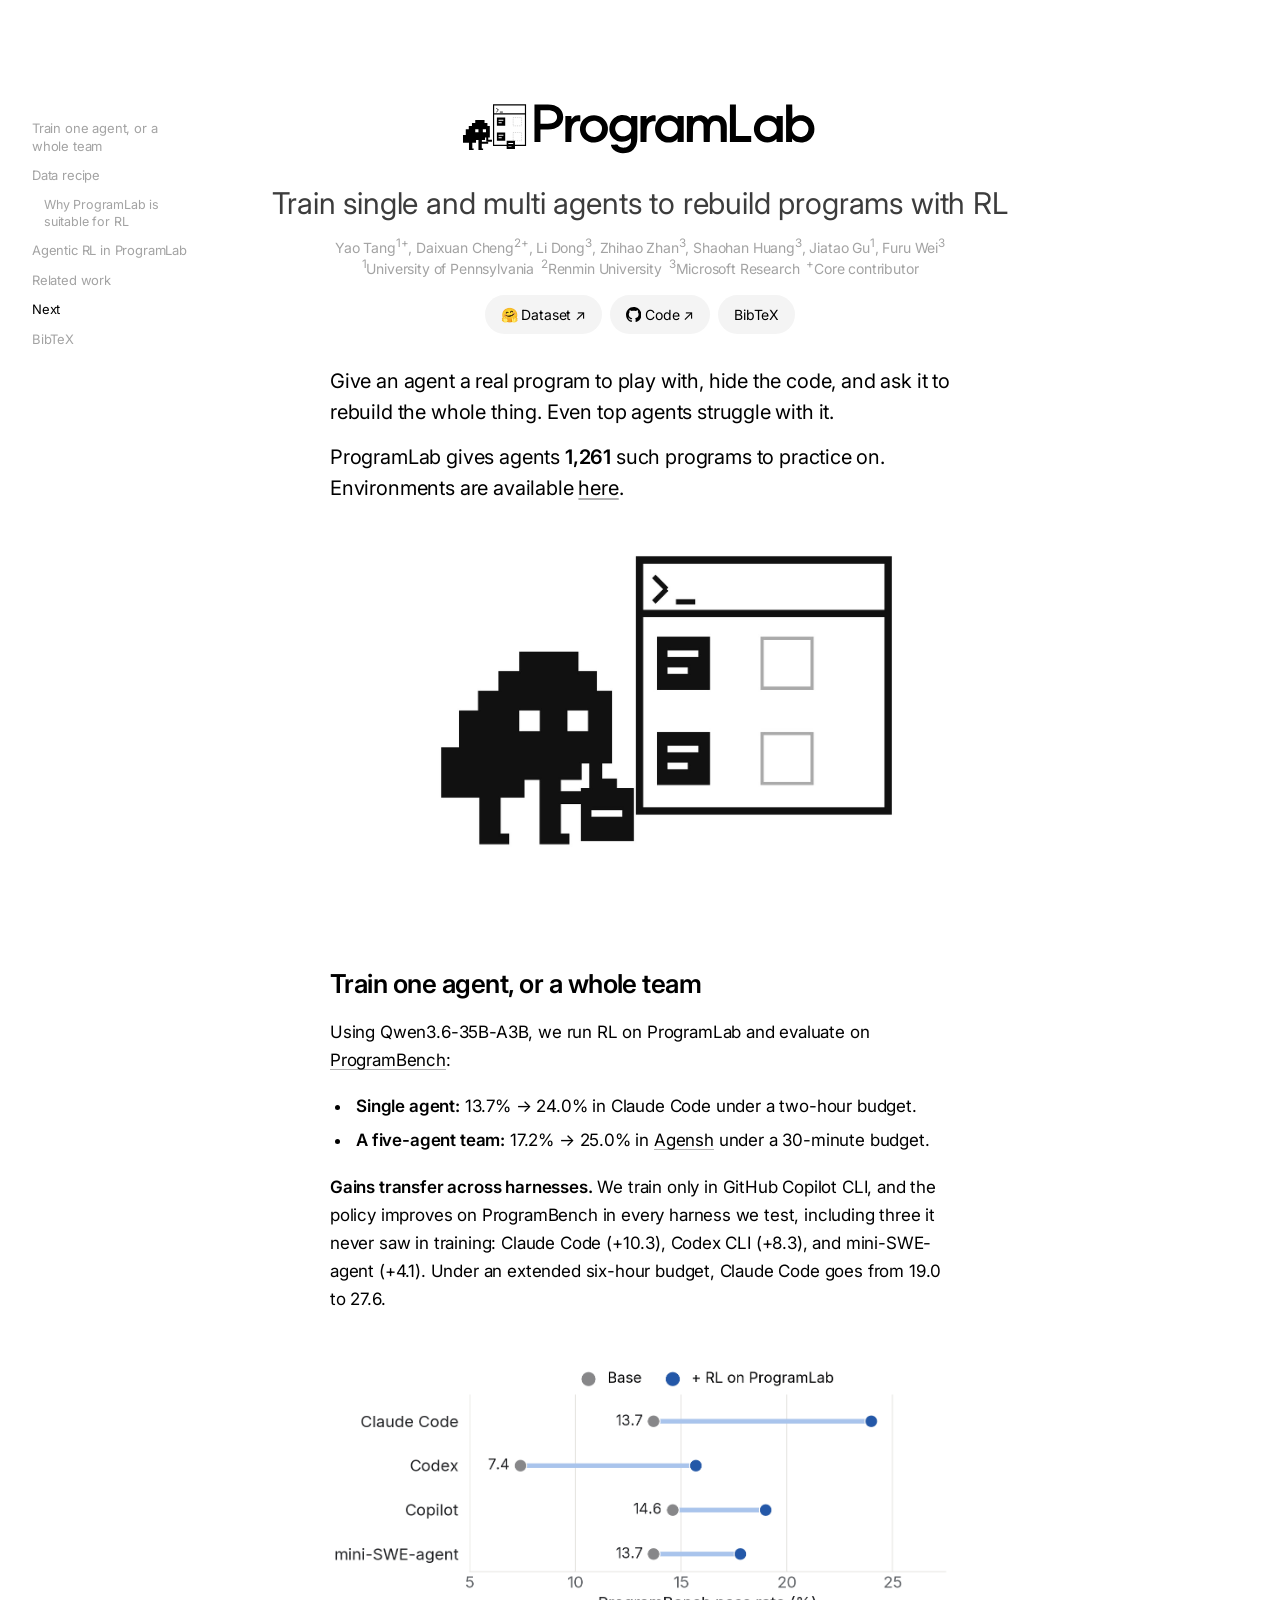
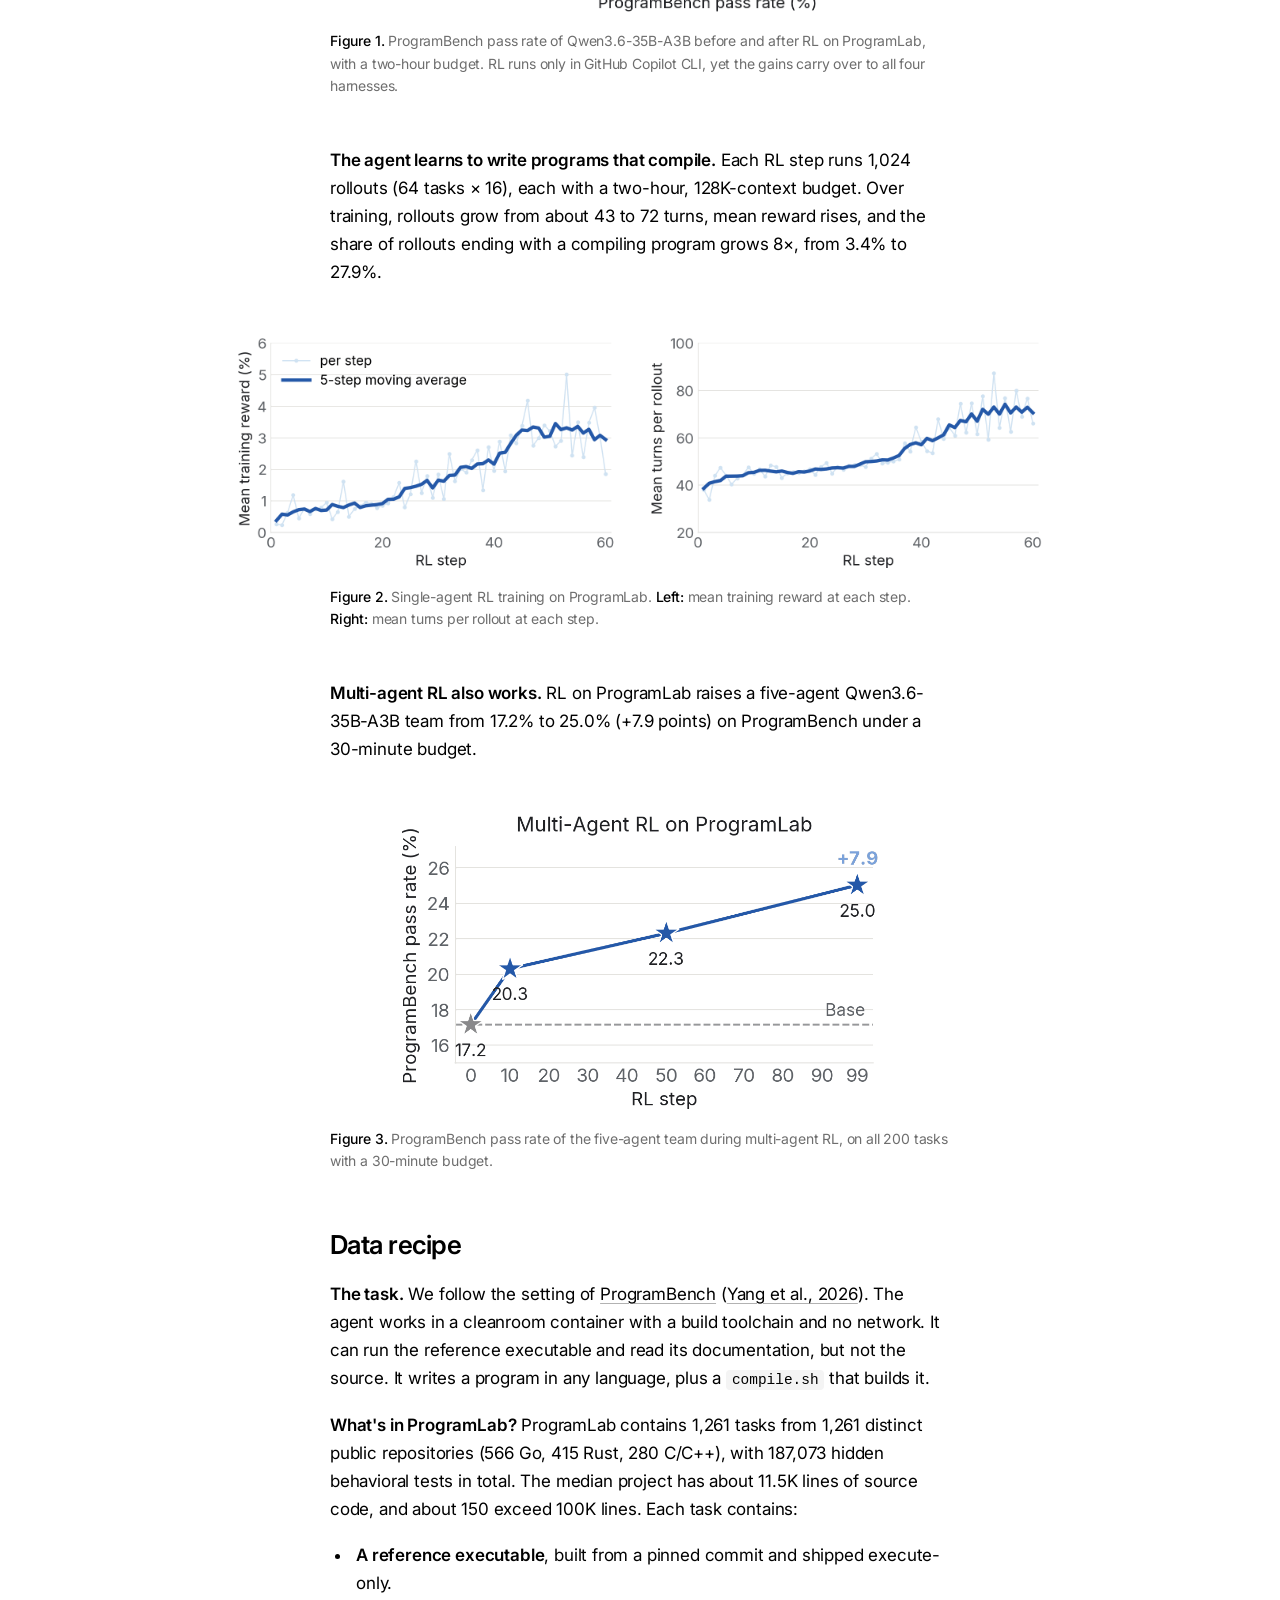
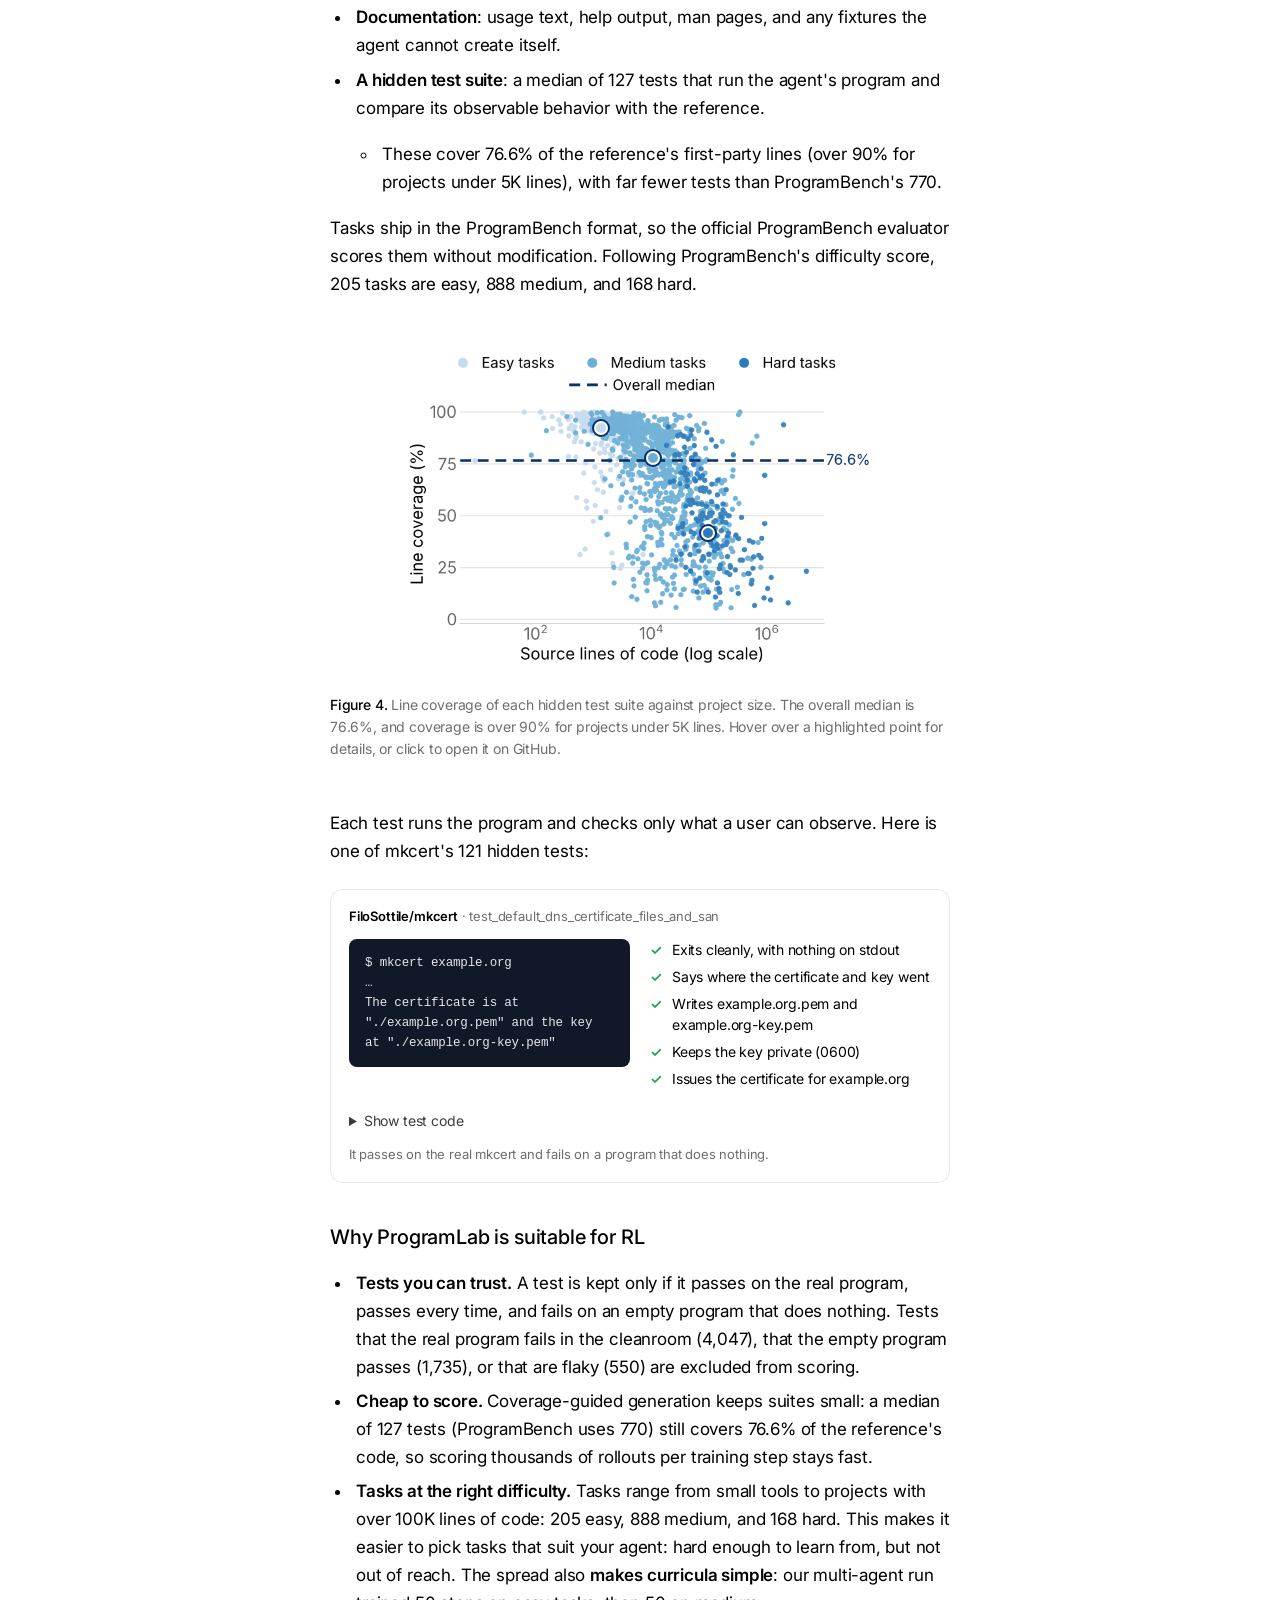
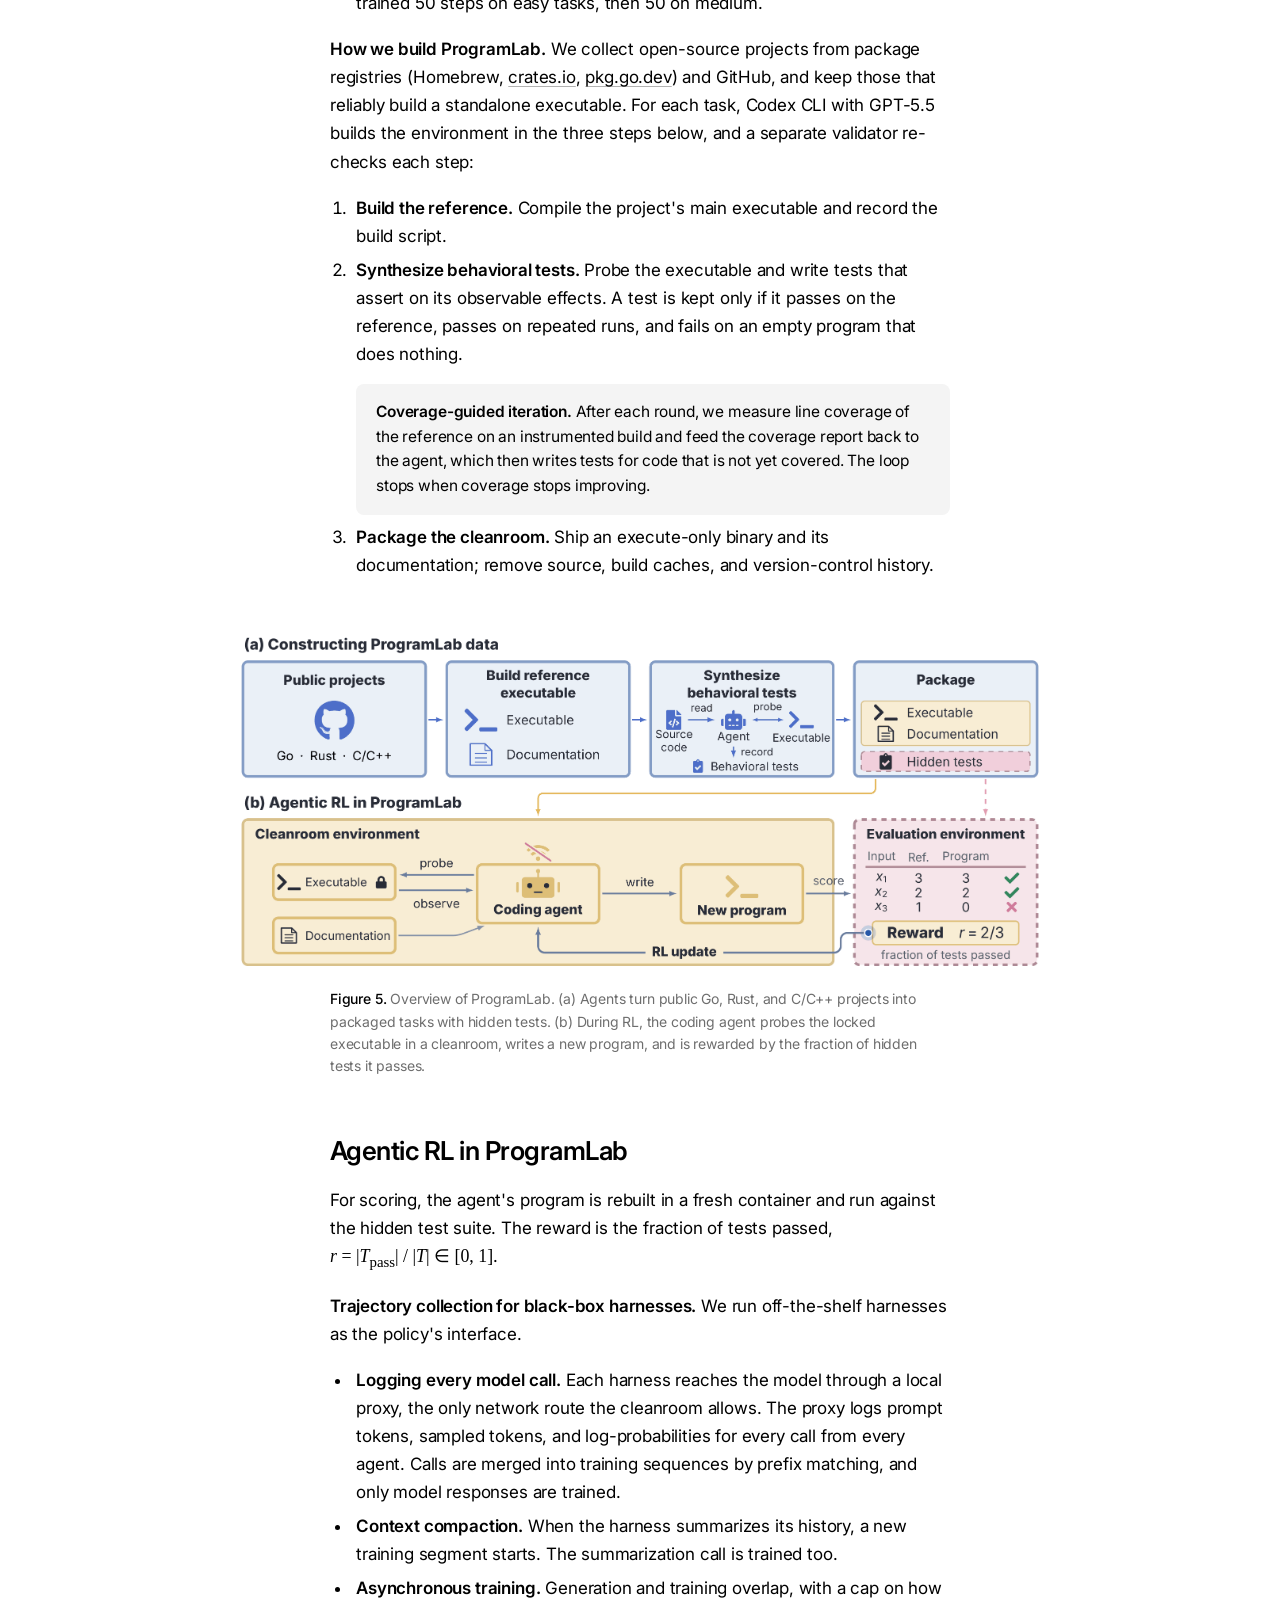
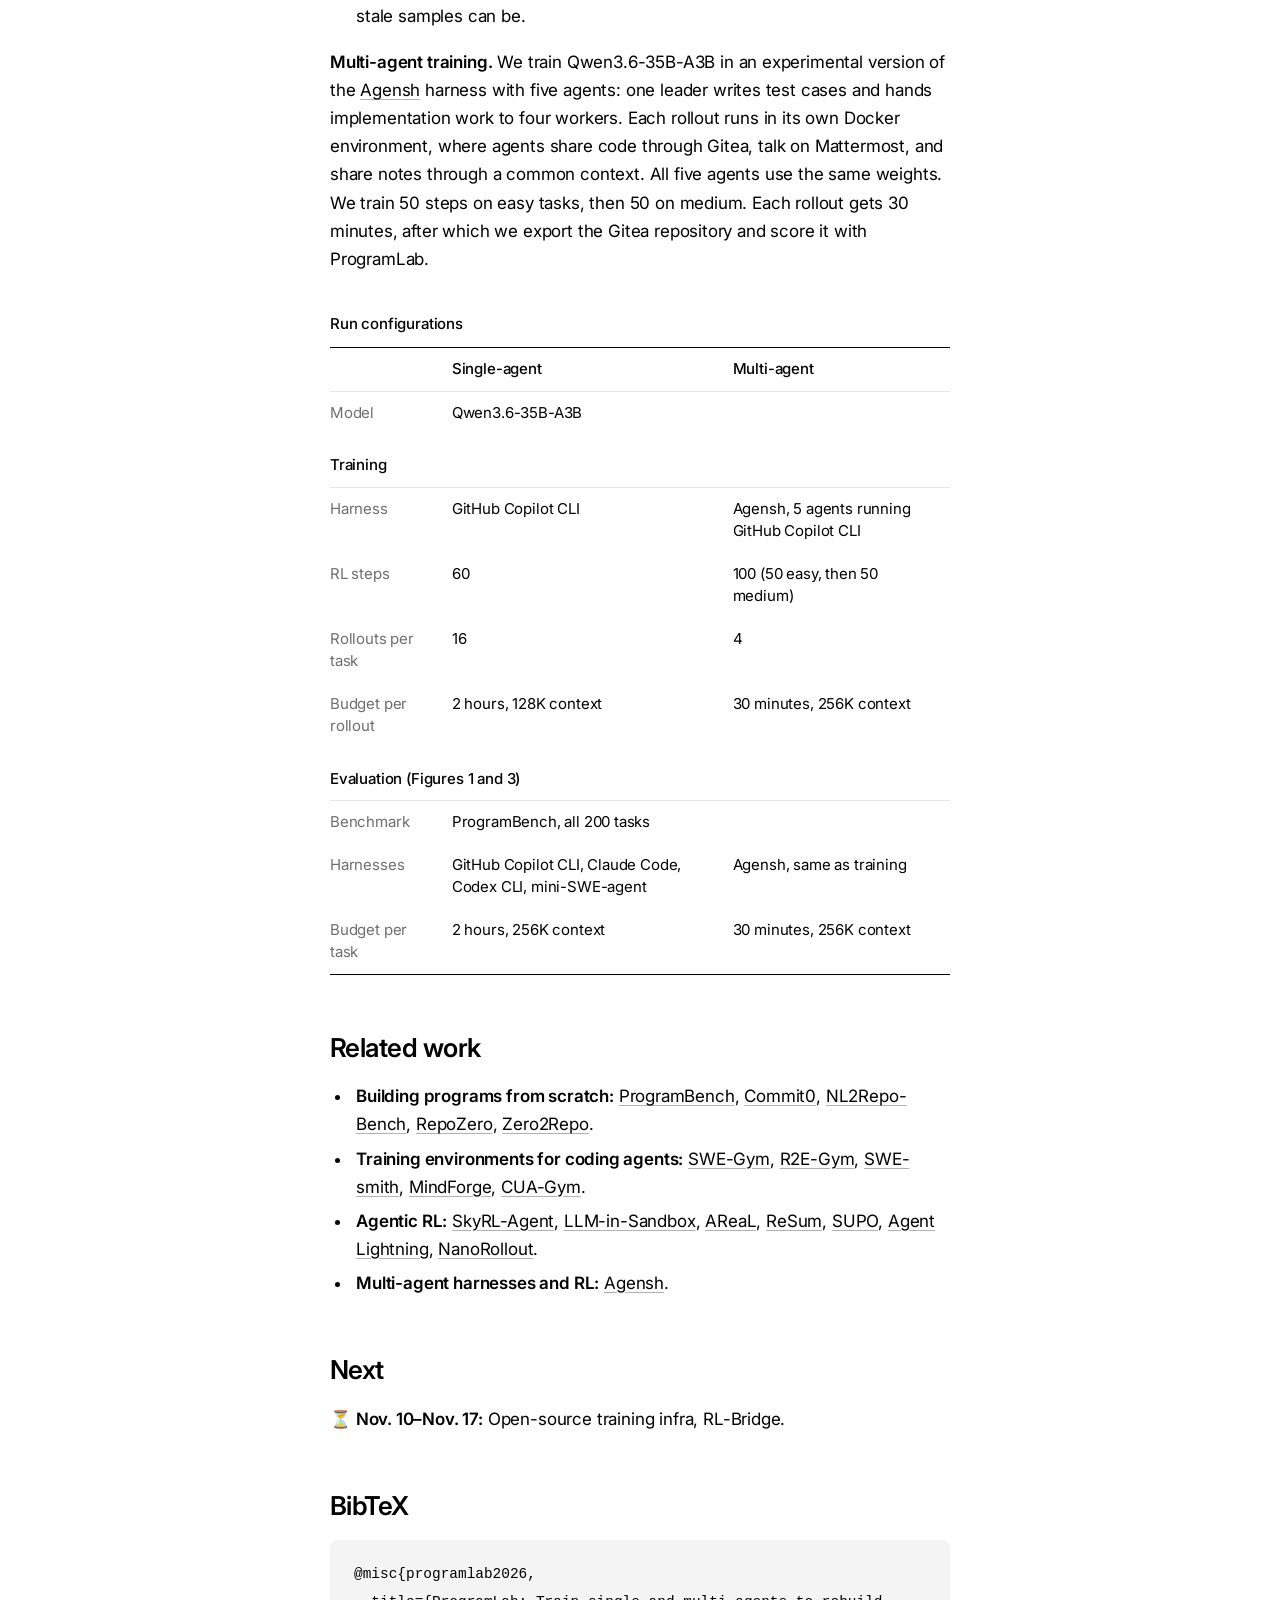
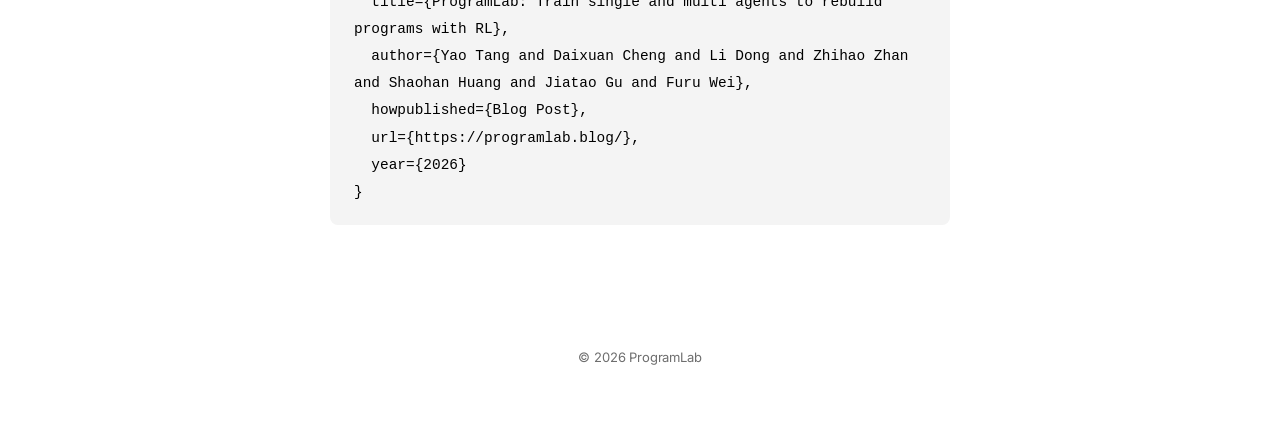
==== commit 7b0cc154: "BibTeX title: add 'with RL'" ====
--- a/index.html
+++ b/index.html
@@ -210,7 +210,7 @@
 
 <h2 id="bibtex">BibTeX</h2>
 <pre><code>@misc{programlab2026,
-  title={ProgramLab: Train single and multi agents to rebuild programs},
+  title={ProgramLab: Train single and multi agents to rebuild programs with RL},
   author={Yao Tang and Daixuan Cheng and Li Dong and Zhihao Zhan and Shaohan Huang and Jiatao Gu and Furu Wei},
   howpublished={Blog Post},
   url={https://programlab.blog/},
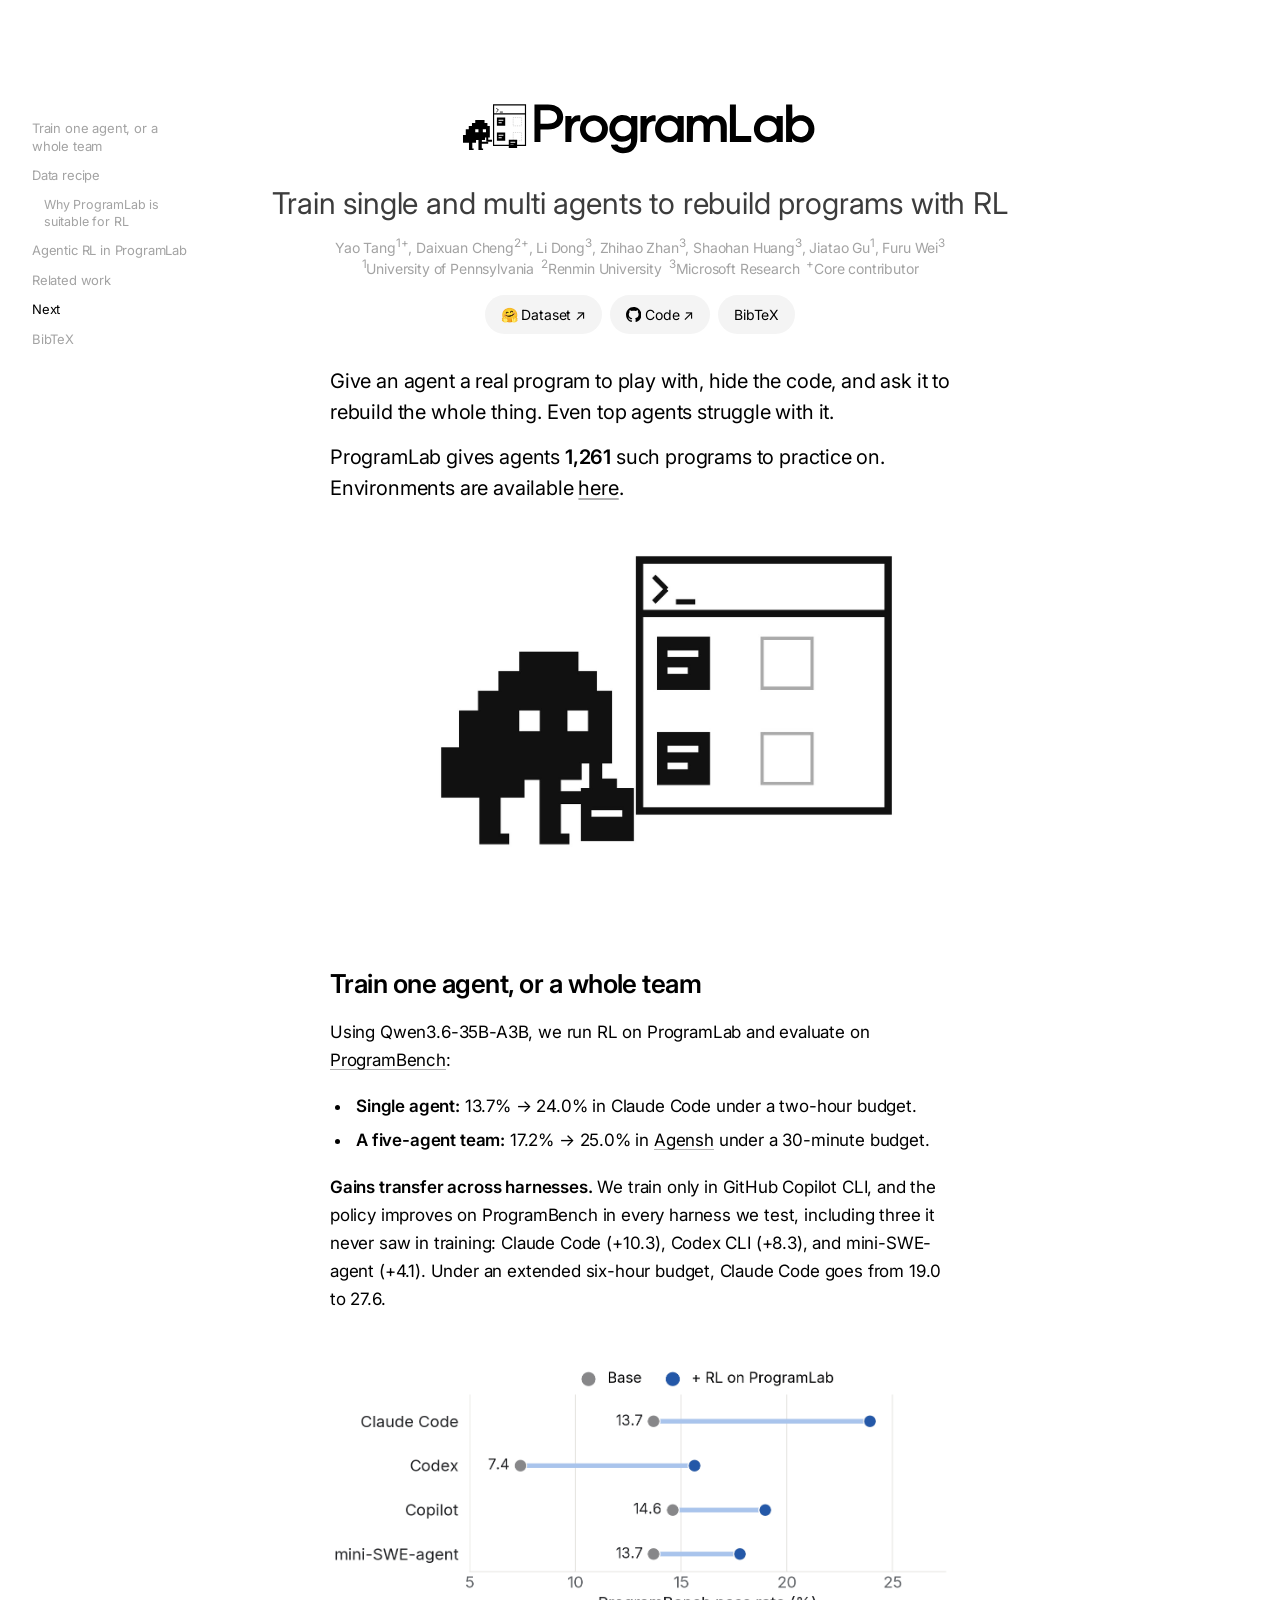
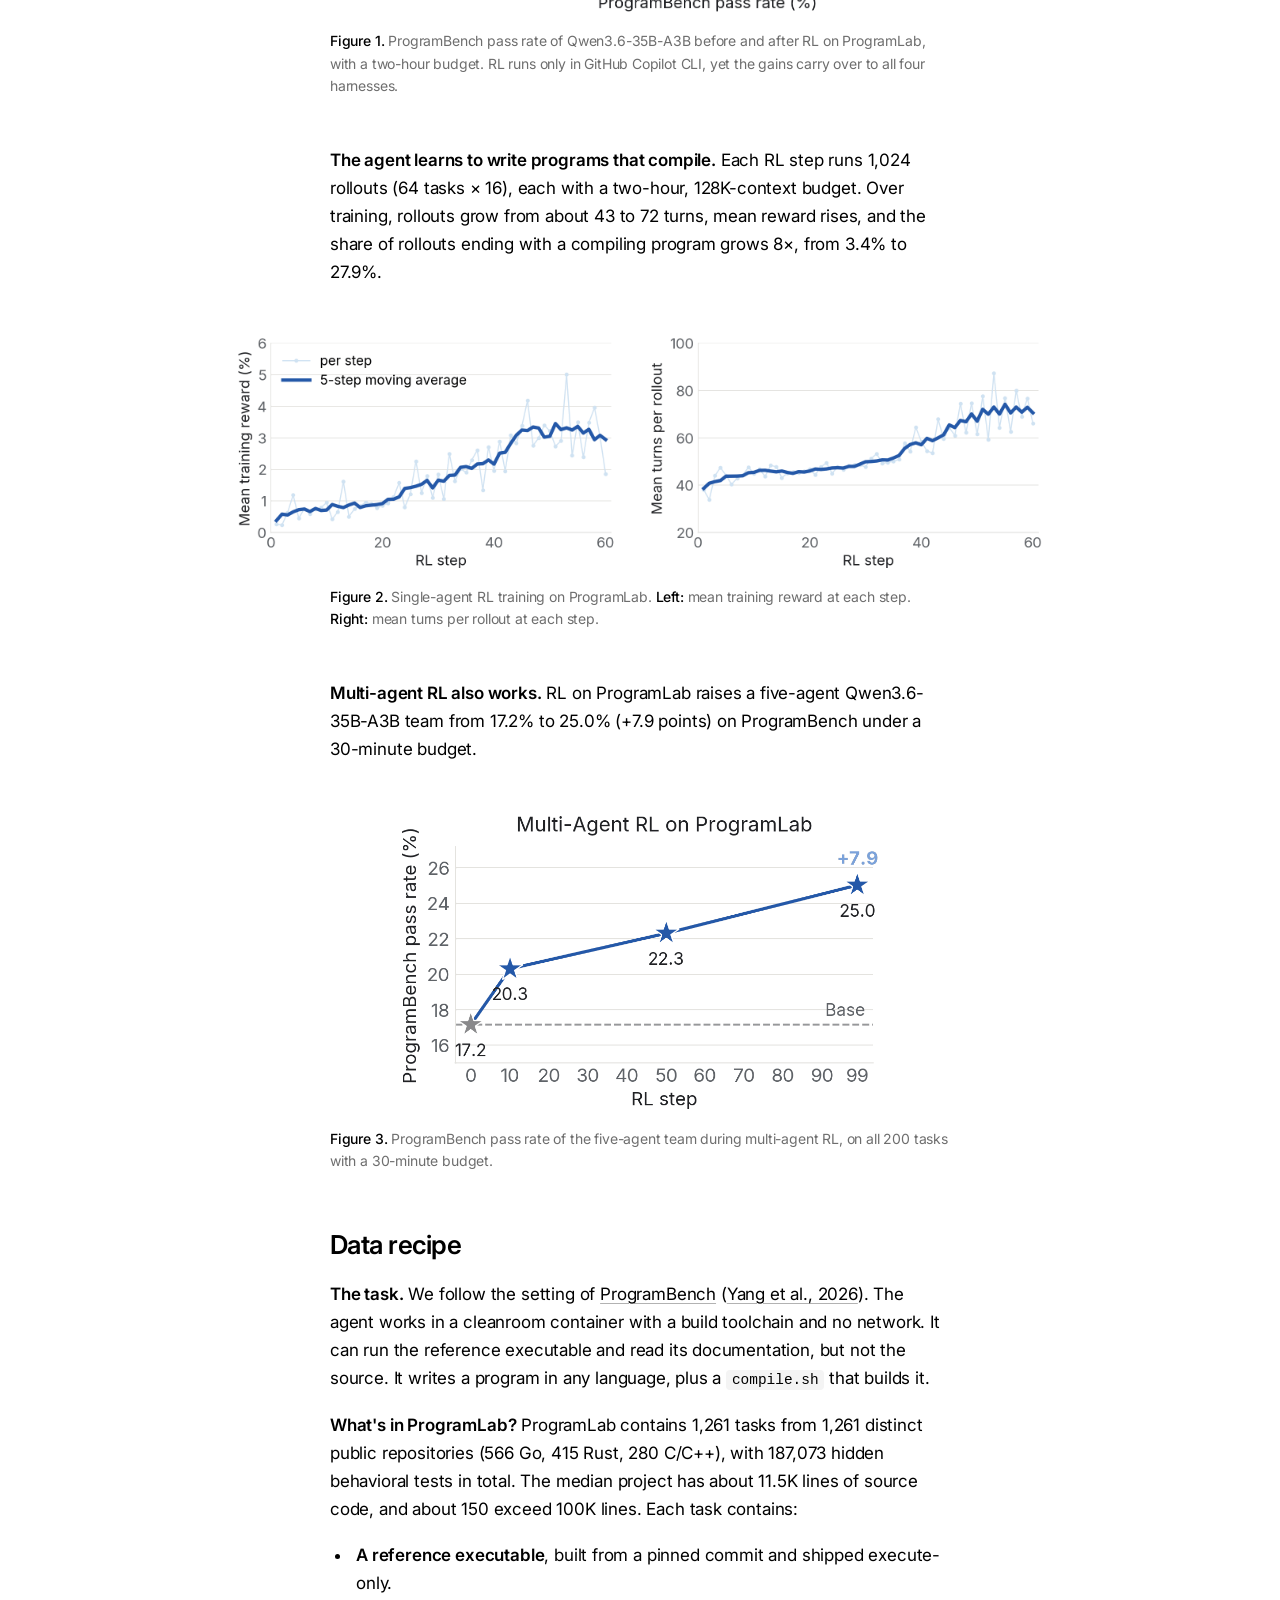
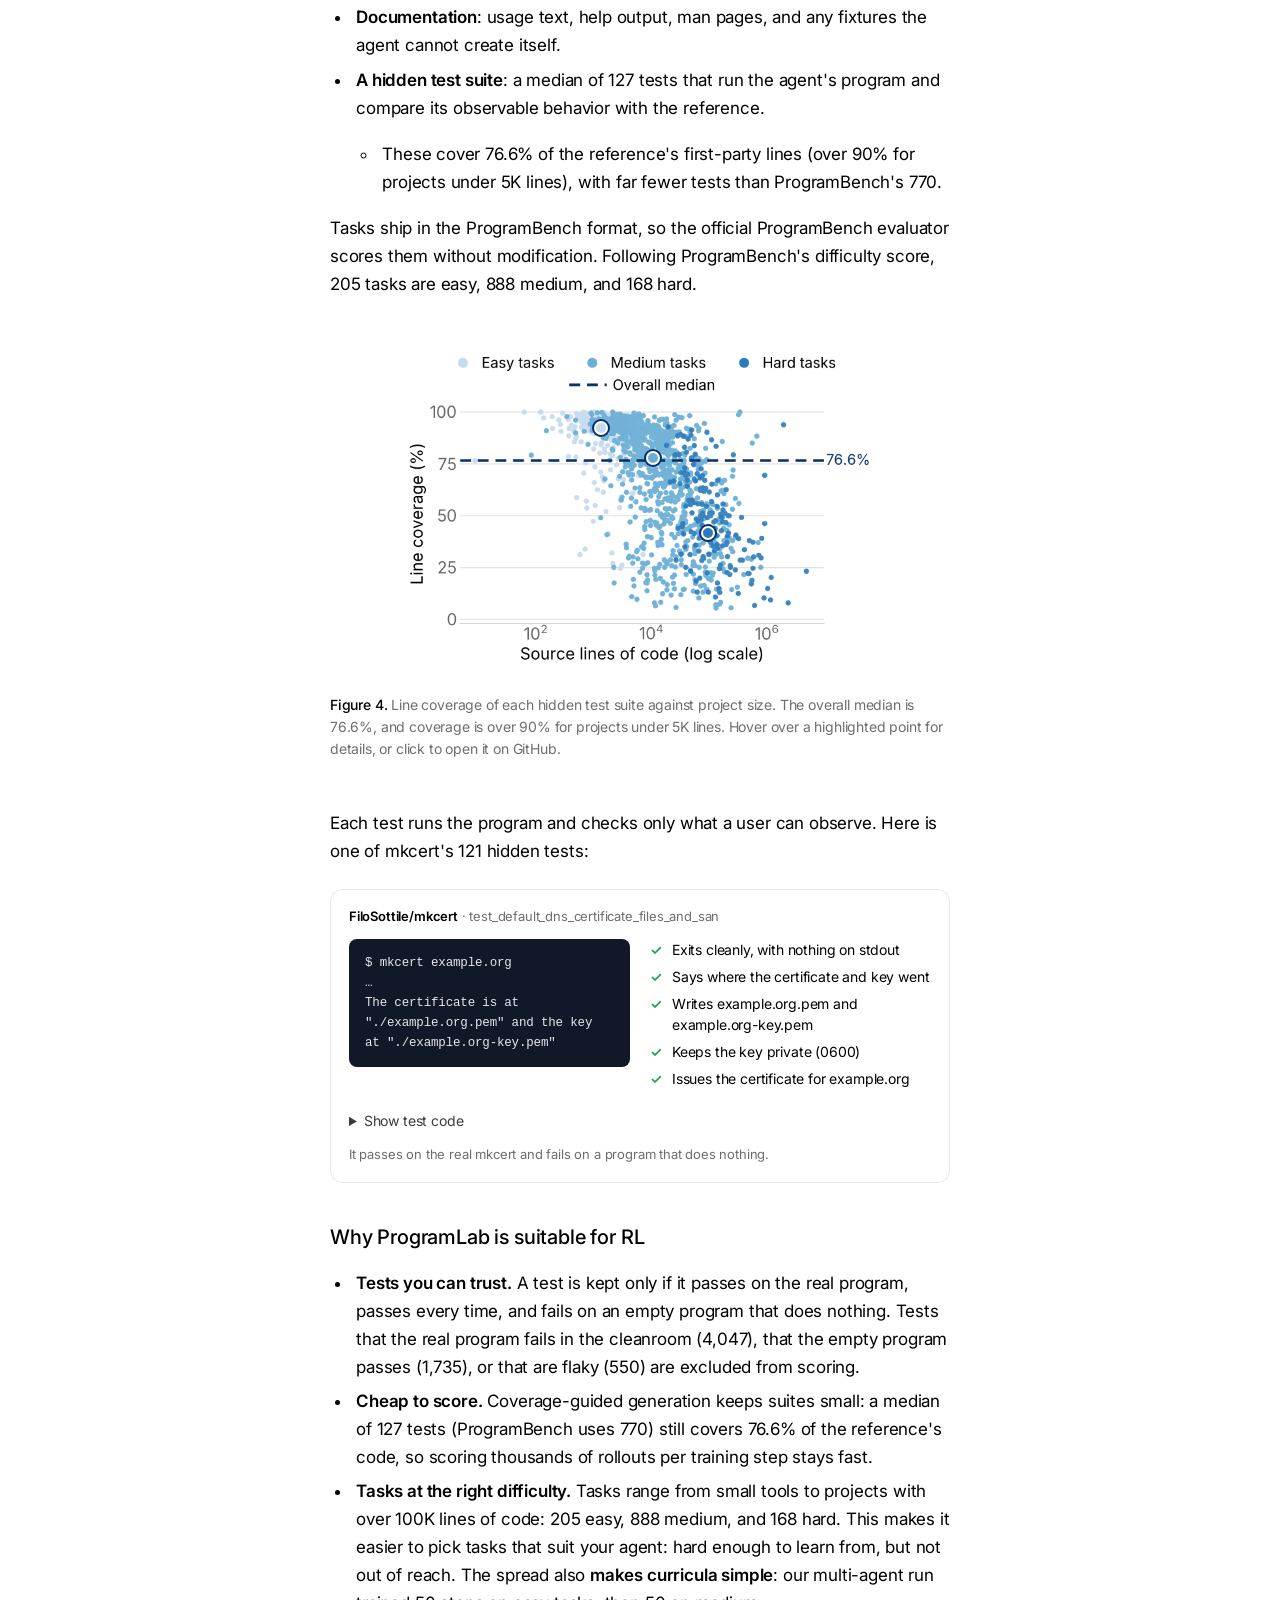
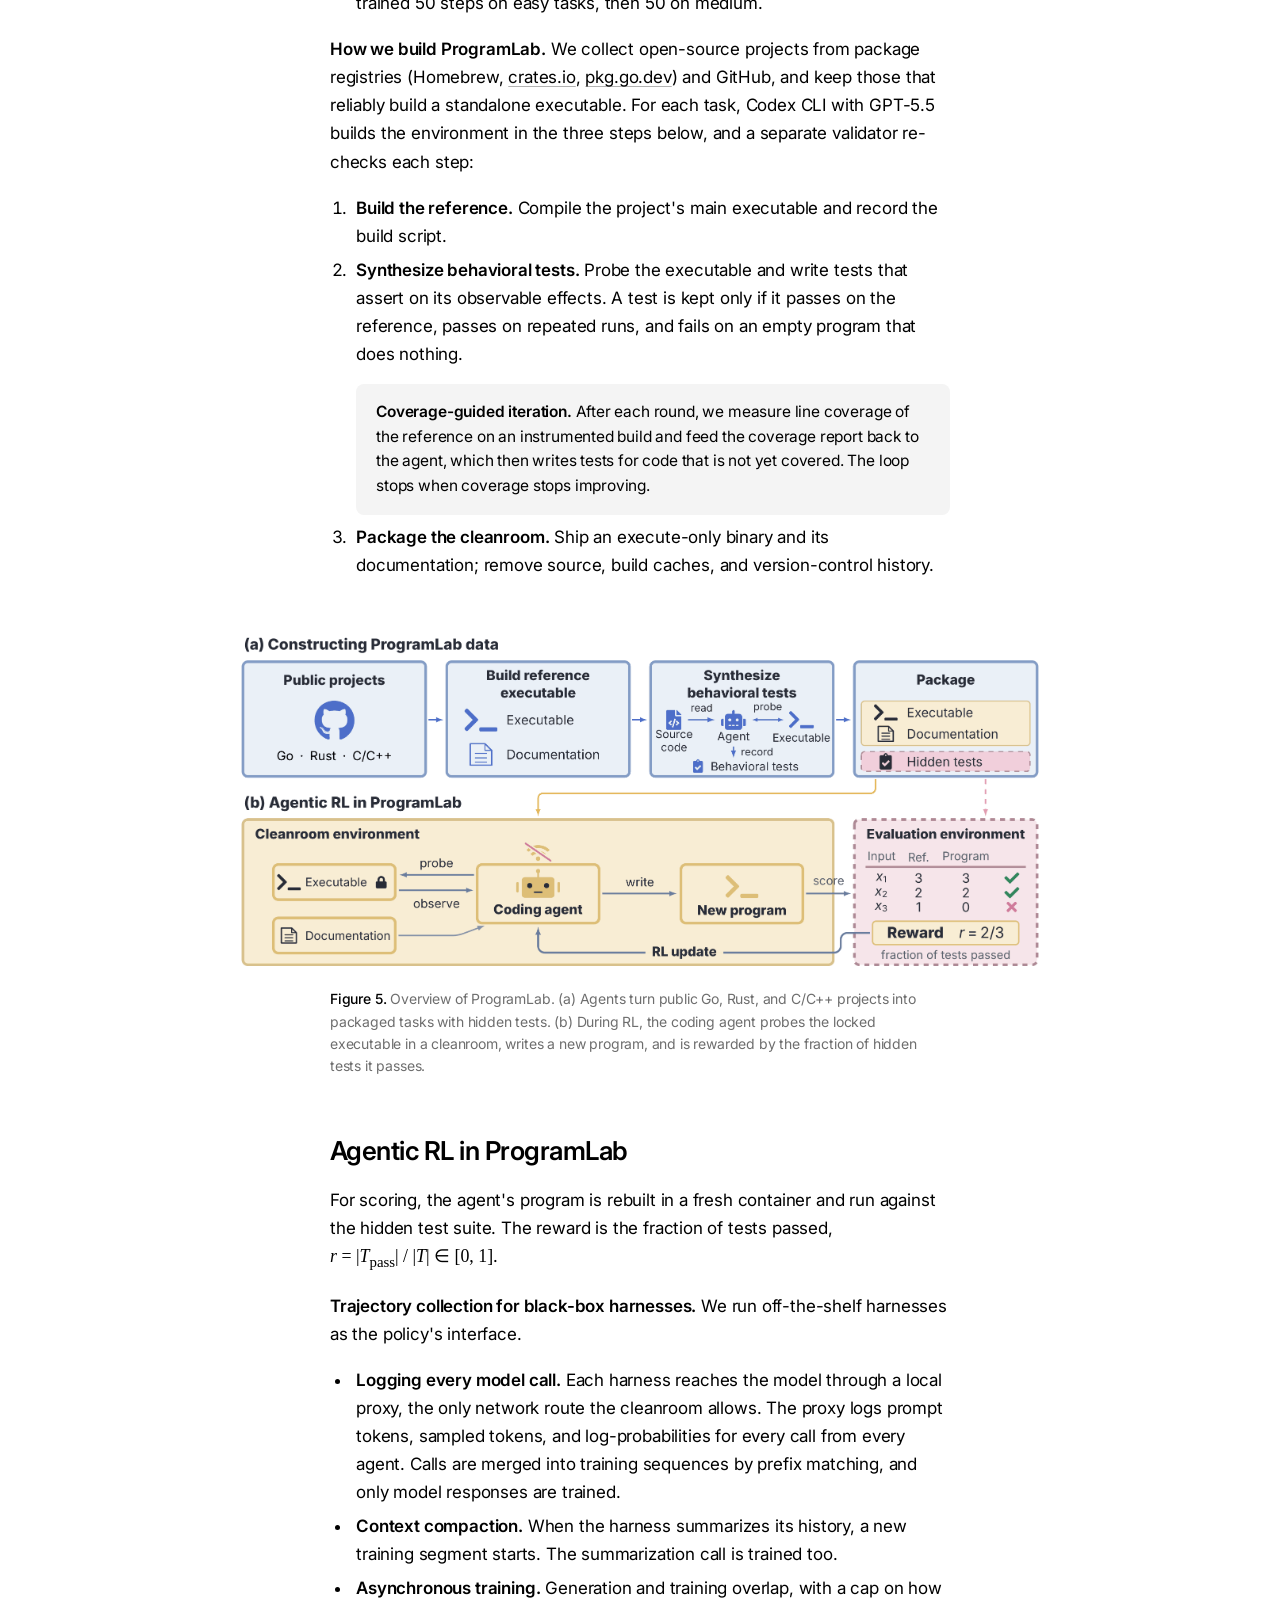
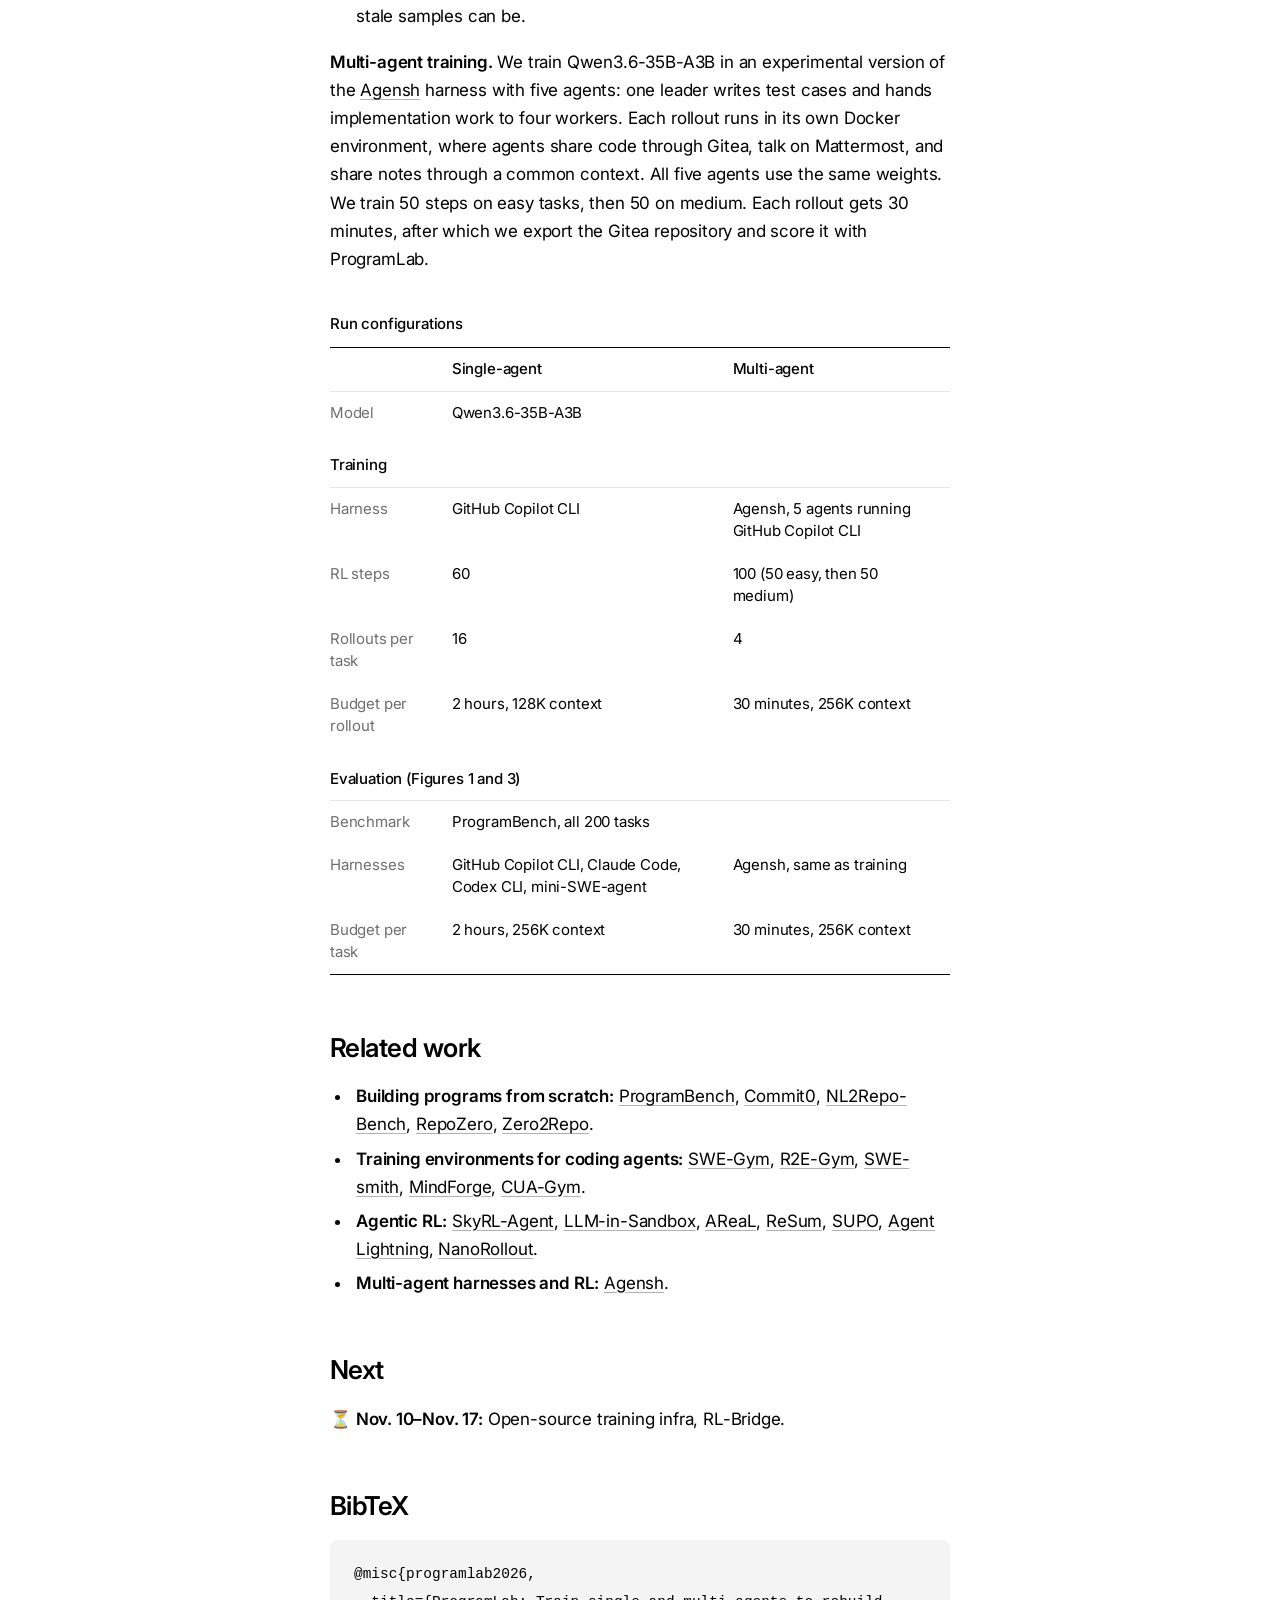
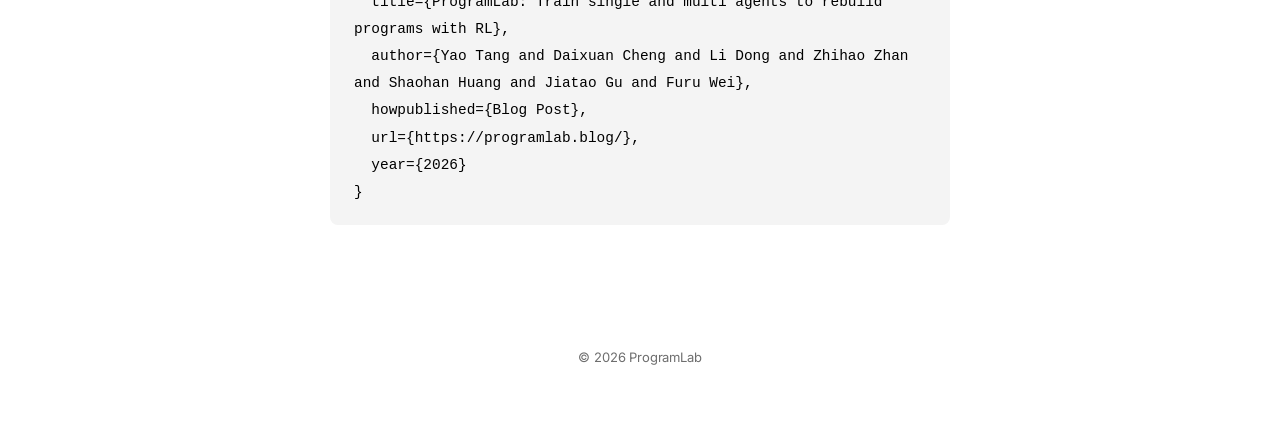
==== commit 140004d5: "Add Google Scholar citation meta tags" ====
--- a/index.html
+++ b/index.html
@@ -9,6 +9,15 @@
 <meta property="og:title" content="ProgramLab: Train single and multi agents to rebuild programs with RL">
 <meta property="og:description" content="1,261 RL environments for agents learning to rebuild programs through trial and error.">
 <meta property="og:image" content="https://programlab.blog/assets/main_result.gif">
+<meta name="citation_title" content="ProgramLab: Train single and multi agents to rebuild programs with RL">
+<meta name="citation_author" content="Tang, Yao">
+<meta name="citation_author" content="Cheng, Daixuan">
+<meta name="citation_author" content="Dong, Li">
+<meta name="citation_author" content="Zhan, Zhihao">
+<meta name="citation_author" content="Huang, Shaohan">
+<meta name="citation_author" content="Gu, Jiatao">
+<meta name="citation_author" content="Wei, Furu">
+<meta name="citation_publication_date" content="2026/10/28">
 <link rel="icon" href="assets/icon.svg?v=0edddf7f" type="image/svg+xml">
 <link rel="preconnect" href="https://fonts.googleapis.com">
 <link rel="preconnect" href="https://fonts.gstatic.com" crossorigin>
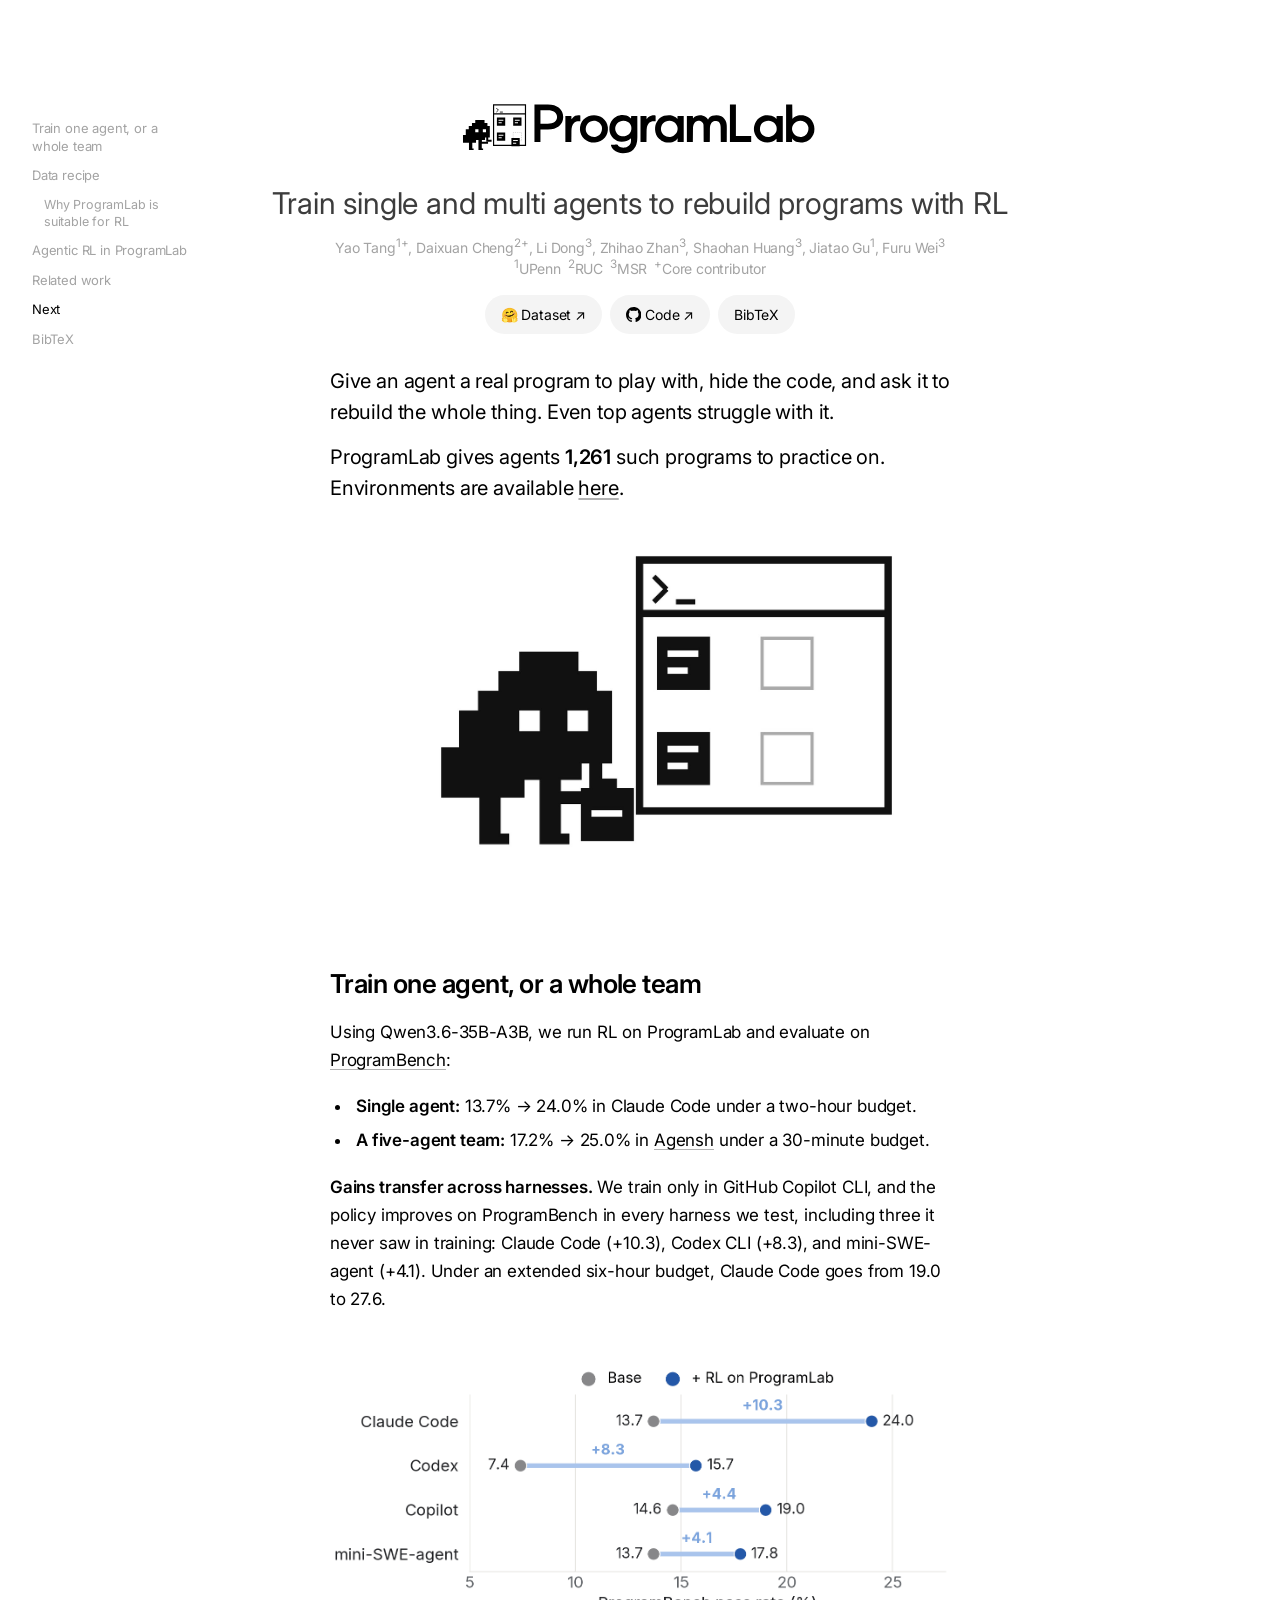
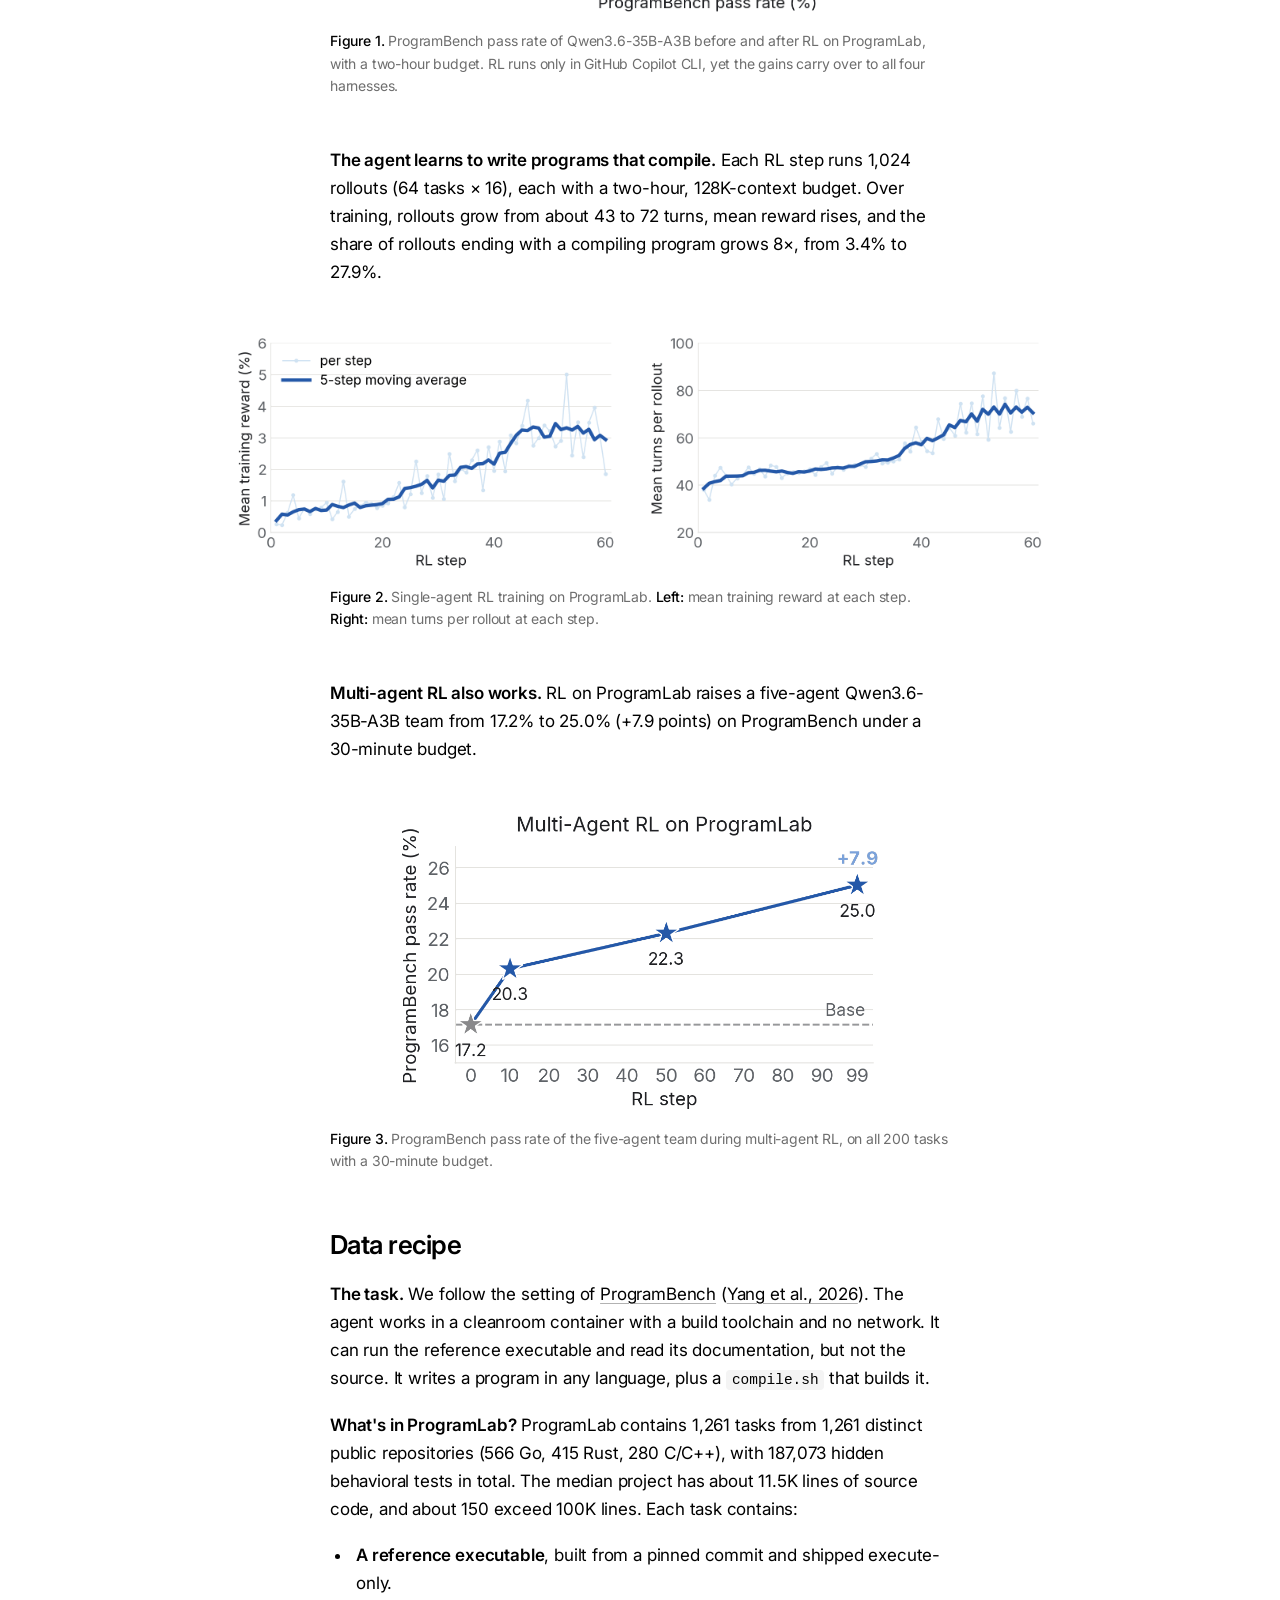
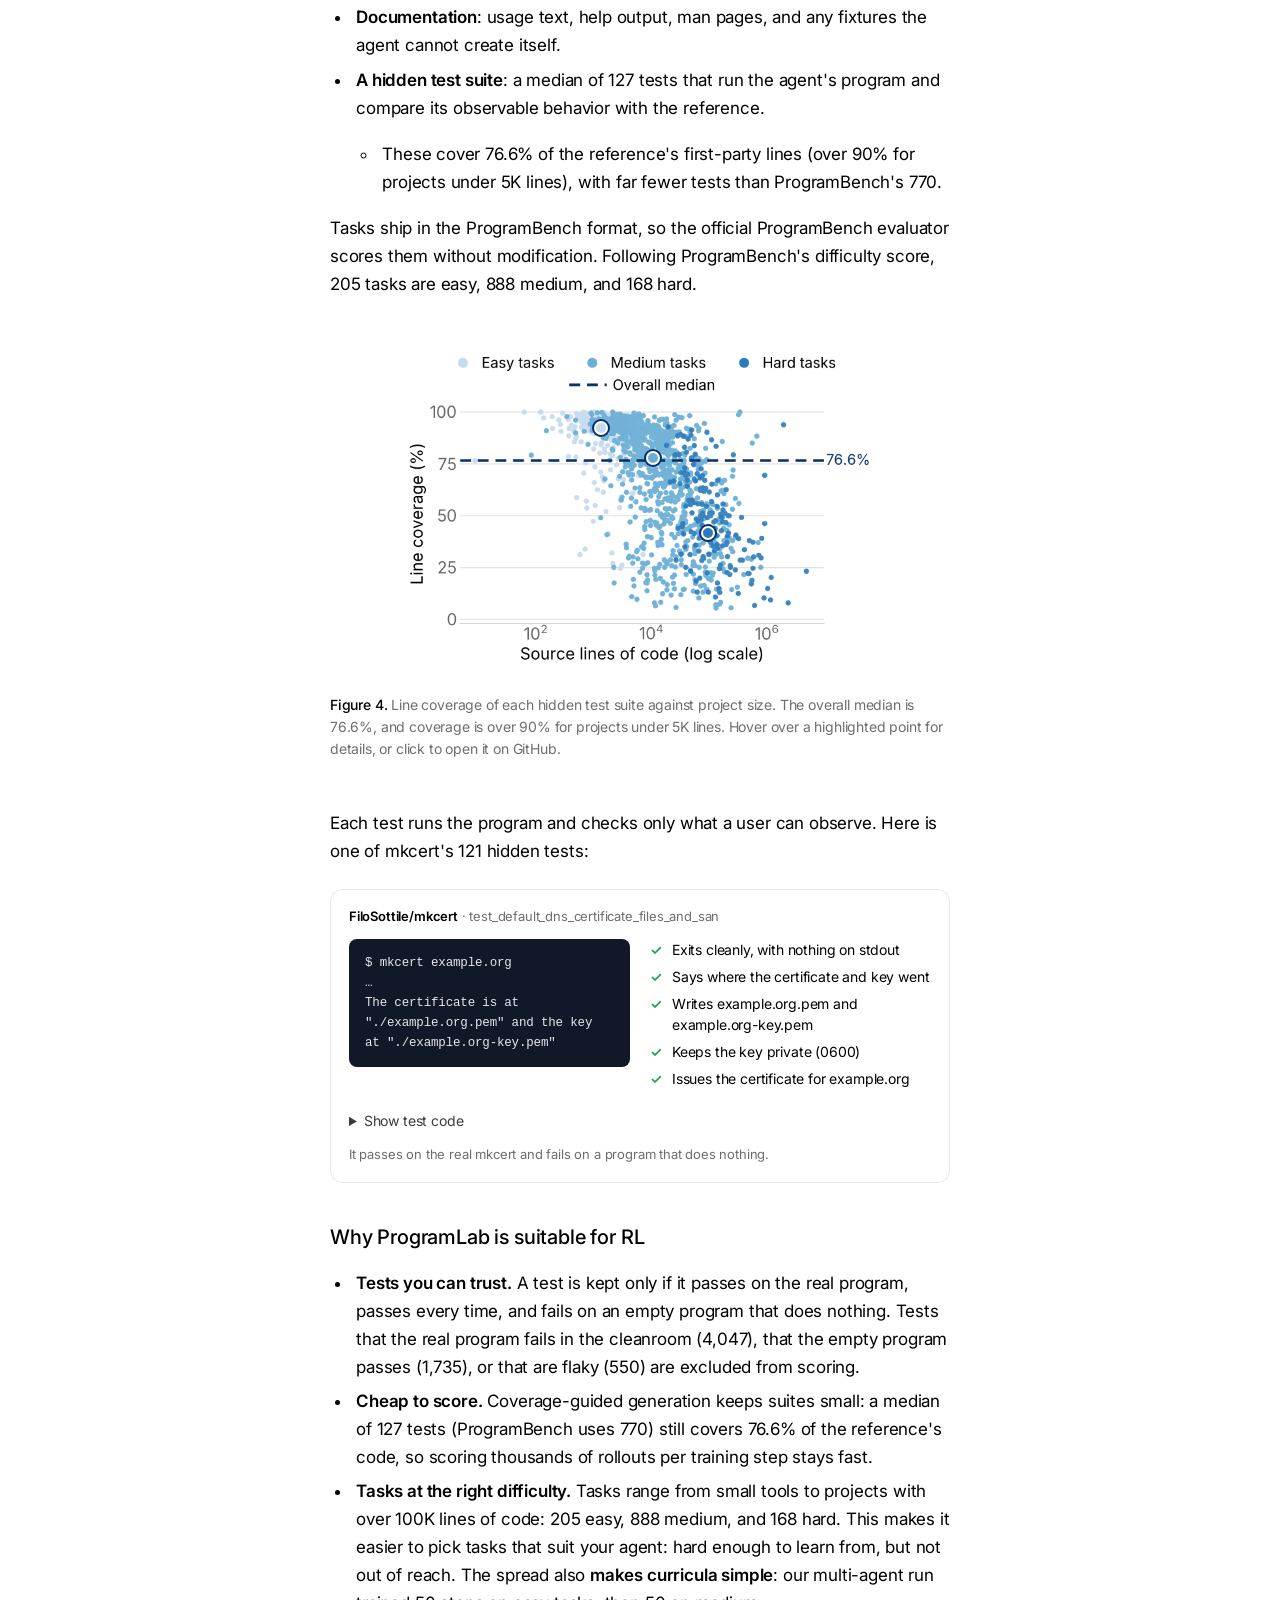
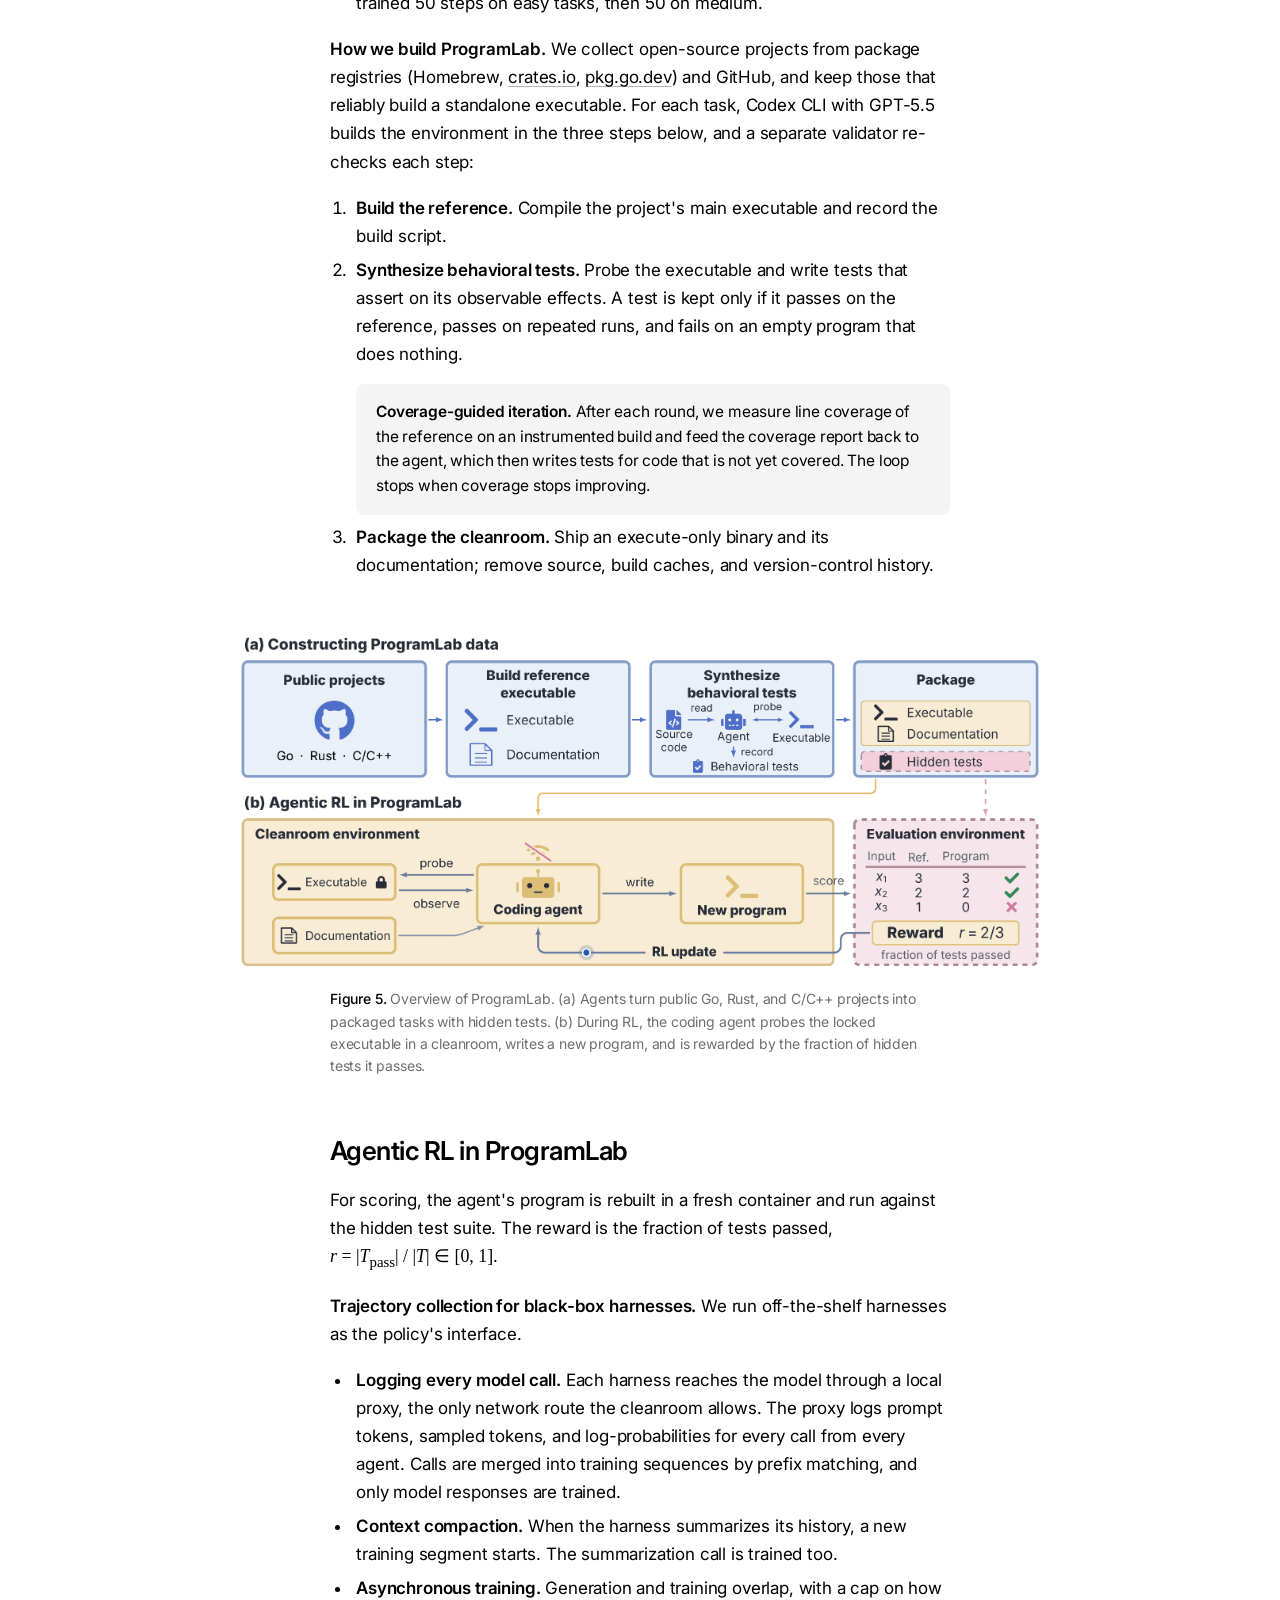
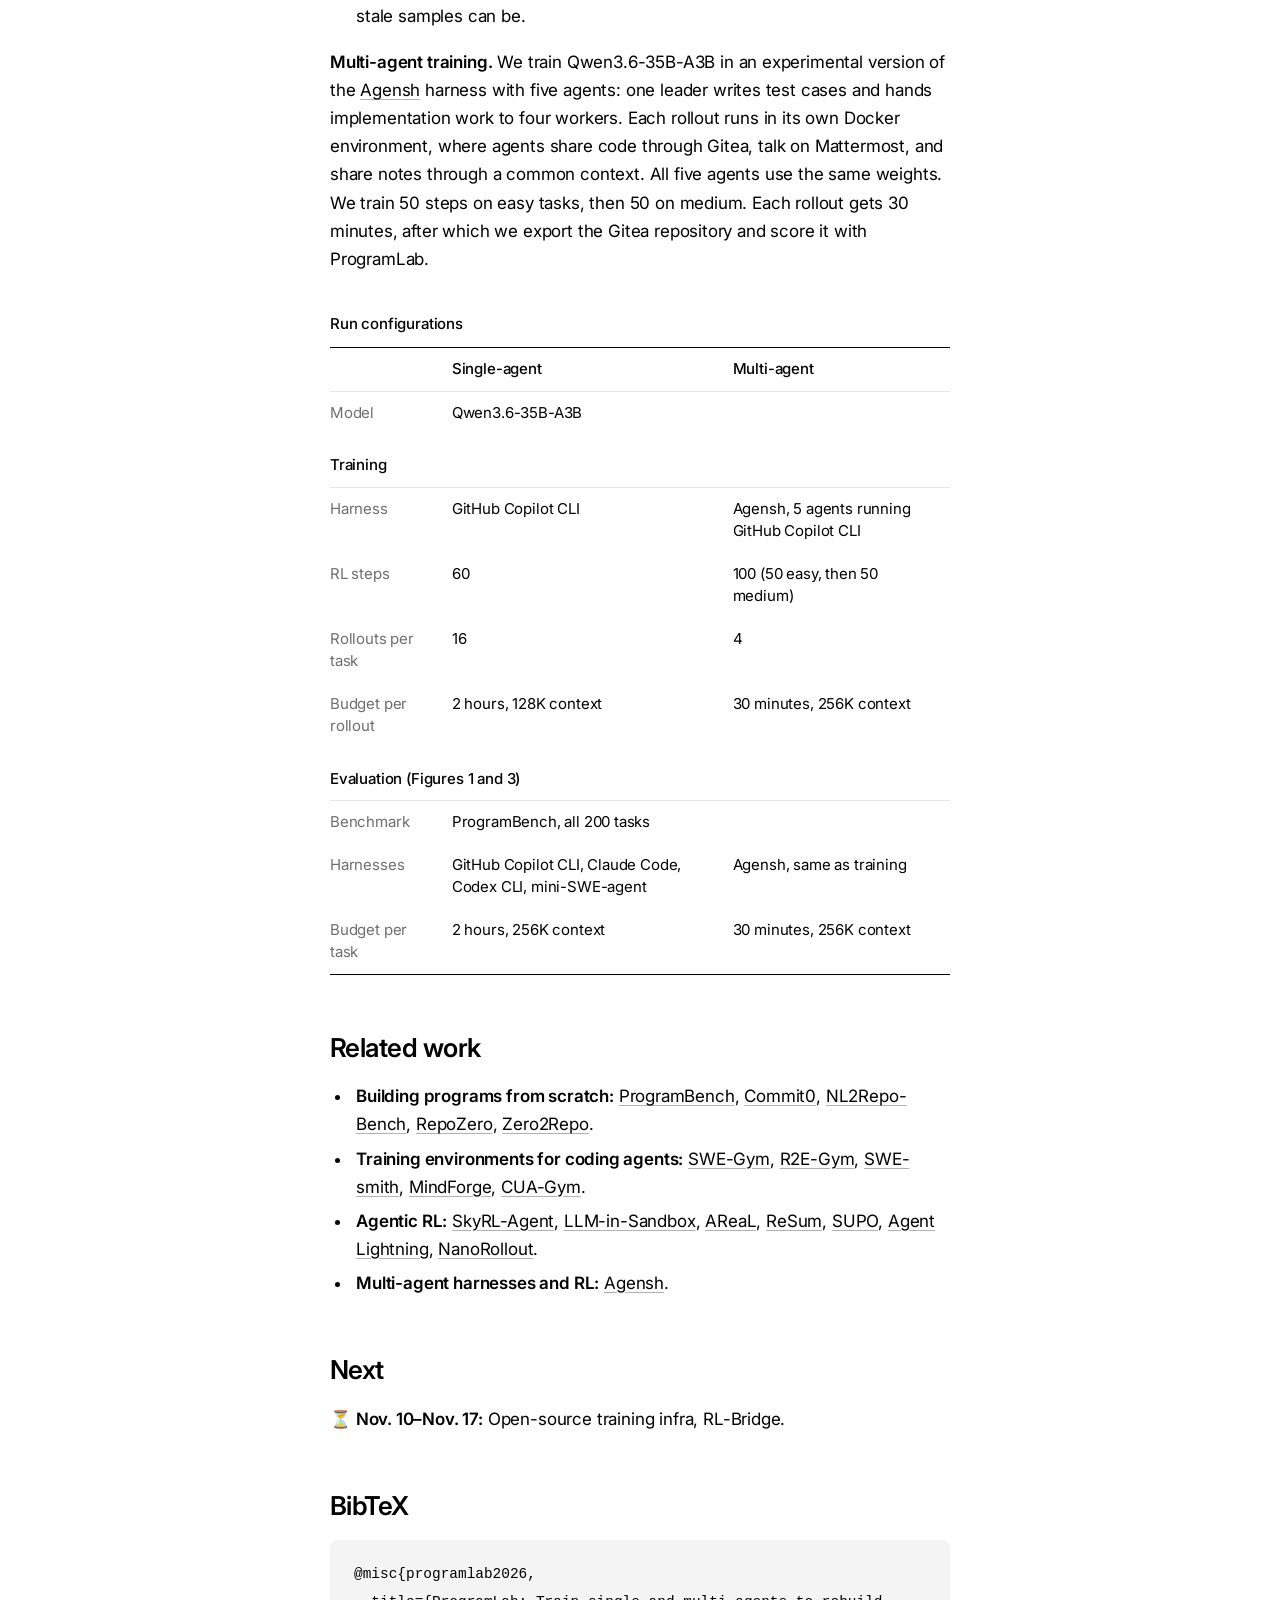
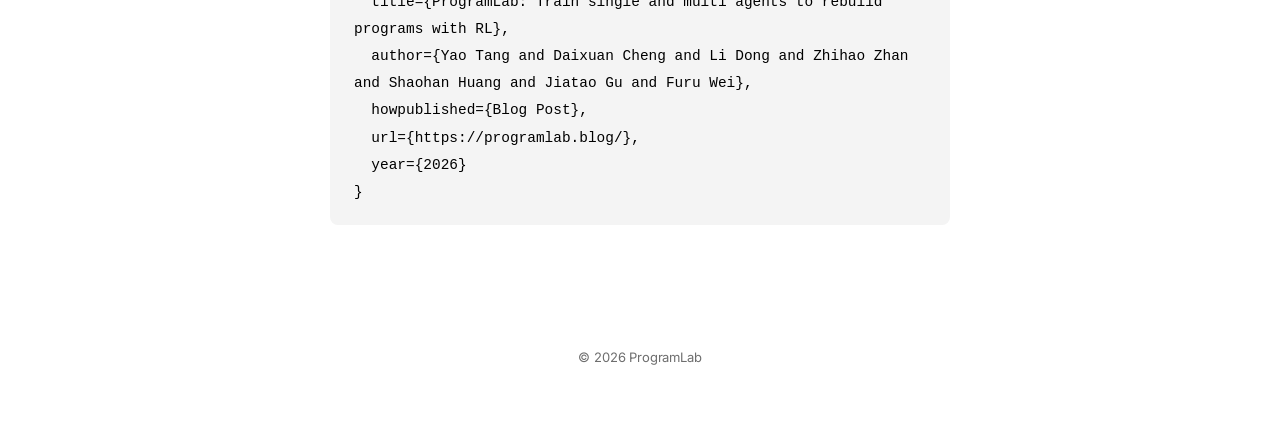
==== commit 0c6b3d26: "Abbreviate affiliations: UPenn, RUC, MSR" ====
--- a/index.html
+++ b/index.html
@@ -30,7 +30,7 @@
 <header>
 <h1><img src="assets/logo.svg?v=866e0961" width="2178" height="386" alt="ProgramLab"></h1>
 <p class="sub">Train single and multi agents to rebuild programs with RL</p>
-<p class="authors"><a href="https://yaotang23.github.io/">Yao Tang</a><sup>1+</sup>, <a href="https://cdxeve.github.io/">Daixuan Cheng</a><sup>2+</sup>, <a href="https://scholar.google.com/citations?user=wEfQgPgAAAAJ&amp;hl=en">Li Dong</a><sup>3</sup>, <a href="https://openreview.net/profile?id=~Zhihao_Zhan1">Zhihao Zhan</a><sup>3</sup>, <a href="https://scholar.google.com/citations?user=w_QWEo8AAAAJ&amp;hl=en">Shaohan Huang</a><sup>3</sup>, <a href="https://scholar.google.com/citations?user=cB1mFBsAAAAJ&amp;hl=en">Jiatao Gu</a><sup>1</sup>, <a href="https://scholar.google.com/citations?user=G-V1VpwAAAAJ&amp;hl=en">Furu Wei</a><sup>3</sup><br><sup>1</sup>University of Pennsylvania&ensp;<sup>2</sup>Renmin University&ensp;<sup>3</sup>Microsoft Research&ensp;<sup>+</sup>Core contributor</p>
+<p class="authors"><a href="https://yaotang23.github.io/">Yao Tang</a><sup>1+</sup>, <a href="https://cdxeve.github.io/">Daixuan Cheng</a><sup>2+</sup>, <a href="https://scholar.google.com/citations?user=wEfQgPgAAAAJ&amp;hl=en">Li Dong</a><sup>3</sup>, <a href="https://openreview.net/profile?id=~Zhihao_Zhan1">Zhihao Zhan</a><sup>3</sup>, <a href="https://scholar.google.com/citations?user=w_QWEo8AAAAJ&amp;hl=en">Shaohan Huang</a><sup>3</sup>, <a href="https://scholar.google.com/citations?user=cB1mFBsAAAAJ&amp;hl=en">Jiatao Gu</a><sup>1</sup>, <a href="https://scholar.google.com/citations?user=G-V1VpwAAAAJ&amp;hl=en">Furu Wei</a><sup>3</sup><br><sup>1</sup>UPenn&ensp;<sup>2</sup>RUC&ensp;<sup>3</sup>MSR&ensp;<sup>+</sup>Core contributor</p>
 <nav class="links">
 <a class="btn" href="https://huggingface.co/datasets/Program-Lab/ProgramLab">🤗 Dataset ↗</a>
 <a class="btn" href="https://github.com/programlab-agent/ProgramLab"><svg class="gh" viewBox="0 0 16 16" aria-hidden="true"><path d="M8 0c4.42 0 8 3.58 8 8a8.013 8.013 0 0 1-5.45 7.59c-.4.08-.55-.17-.55-.38 0-.27.01-1.13.01-2.2 0-.75-.25-1.23-.54-1.48 1.78-.2 3.65-.88 3.65-3.95 0-.88-.31-1.59-.82-2.15.08-.2.36-1.02-.08-2.12 0 0-.67-.22-2.2.82-.64-.18-1.32-.27-2-.27-.68 0-1.36.09-2 .27-1.53-1.03-2.2-.82-2.2-.82-.44 1.1-.16 1.92-.08 2.12-.51.56-.82 1.28-.82 2.15 0 3.06 1.86 3.75 3.64 3.95-.23.2-.44.55-.51 1.07-.46.21-1.61.55-2.33-.66-.15-.24-.6-.83-1.23-.82-.67.01-.27.38.01.53.34.19.73.9.82 1.13.16.45.68 1.31 2.69.94 0 .67.01 1.3.01 1.49 0 .21-.15.45-.55.38A7.995 7.995 0 0 1 0 8c0-4.42 3.58-8 8-8Z"/></svg> Code ↗</a>
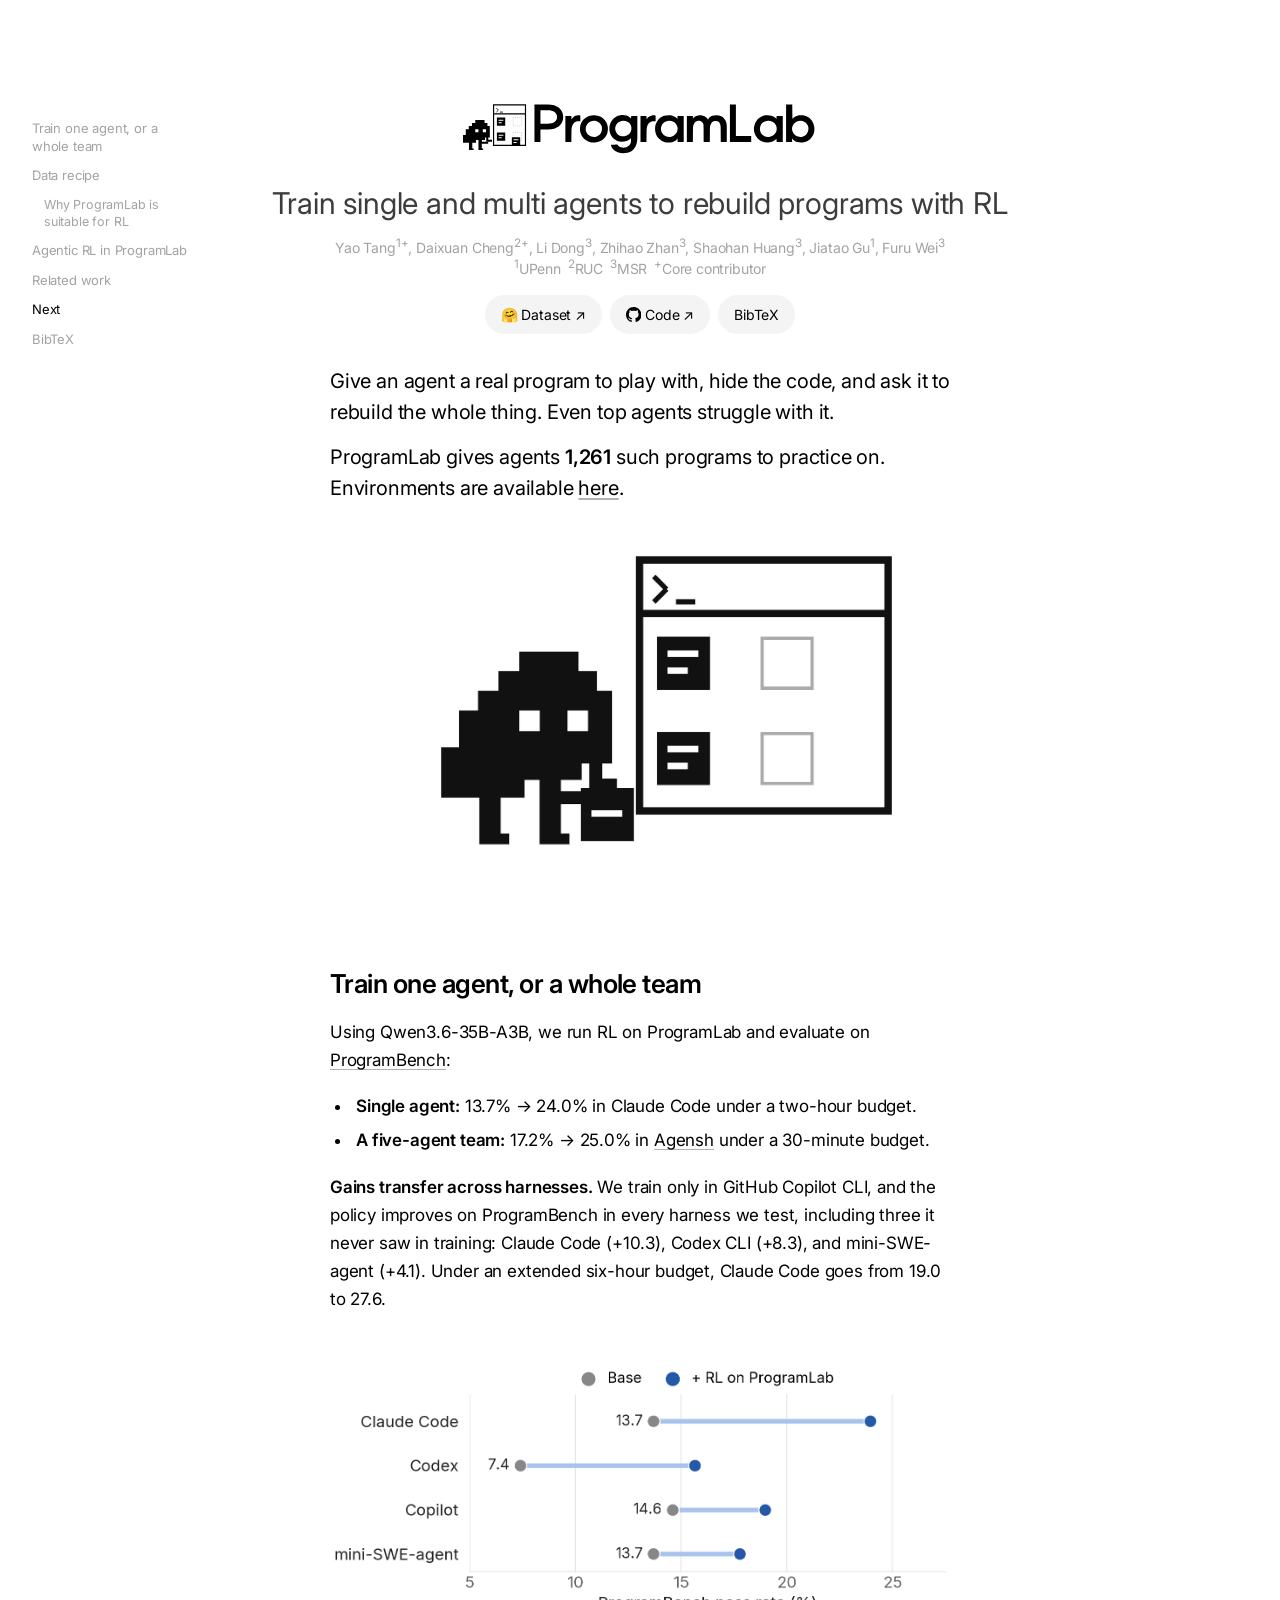
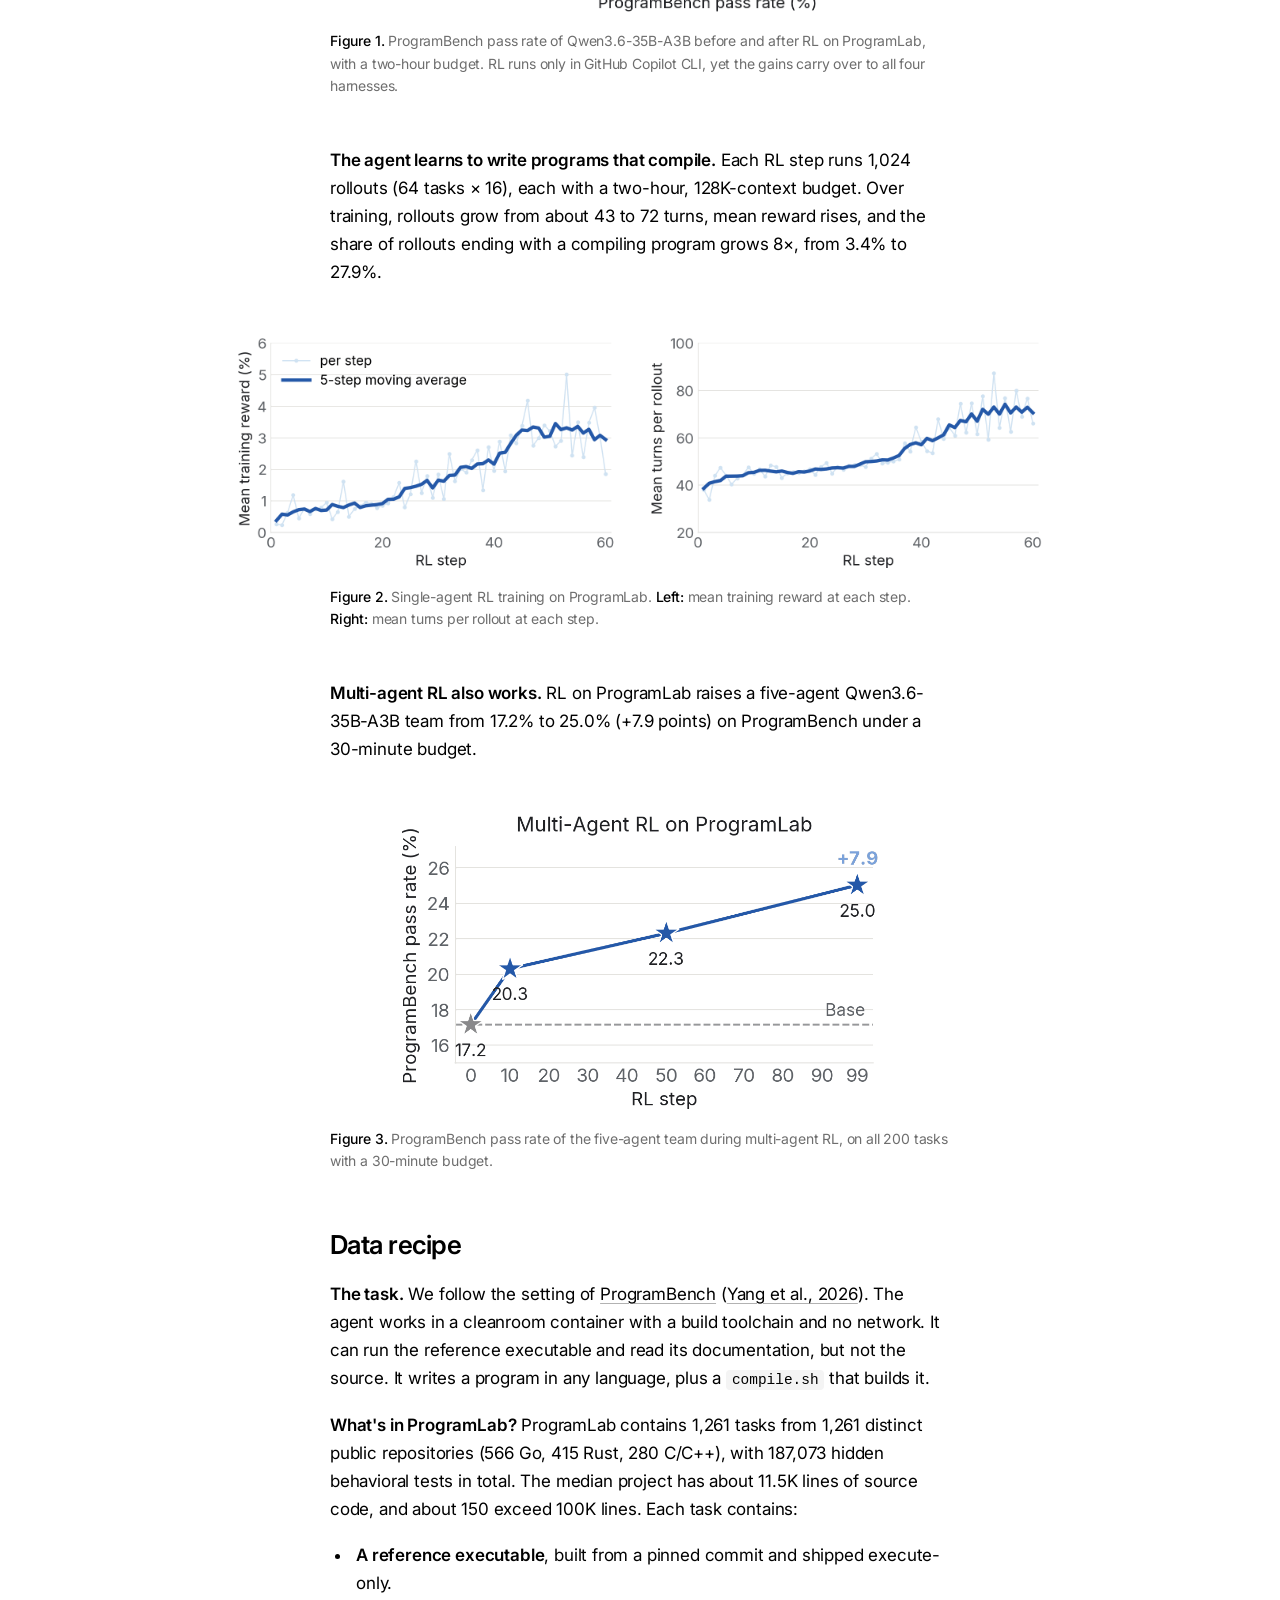
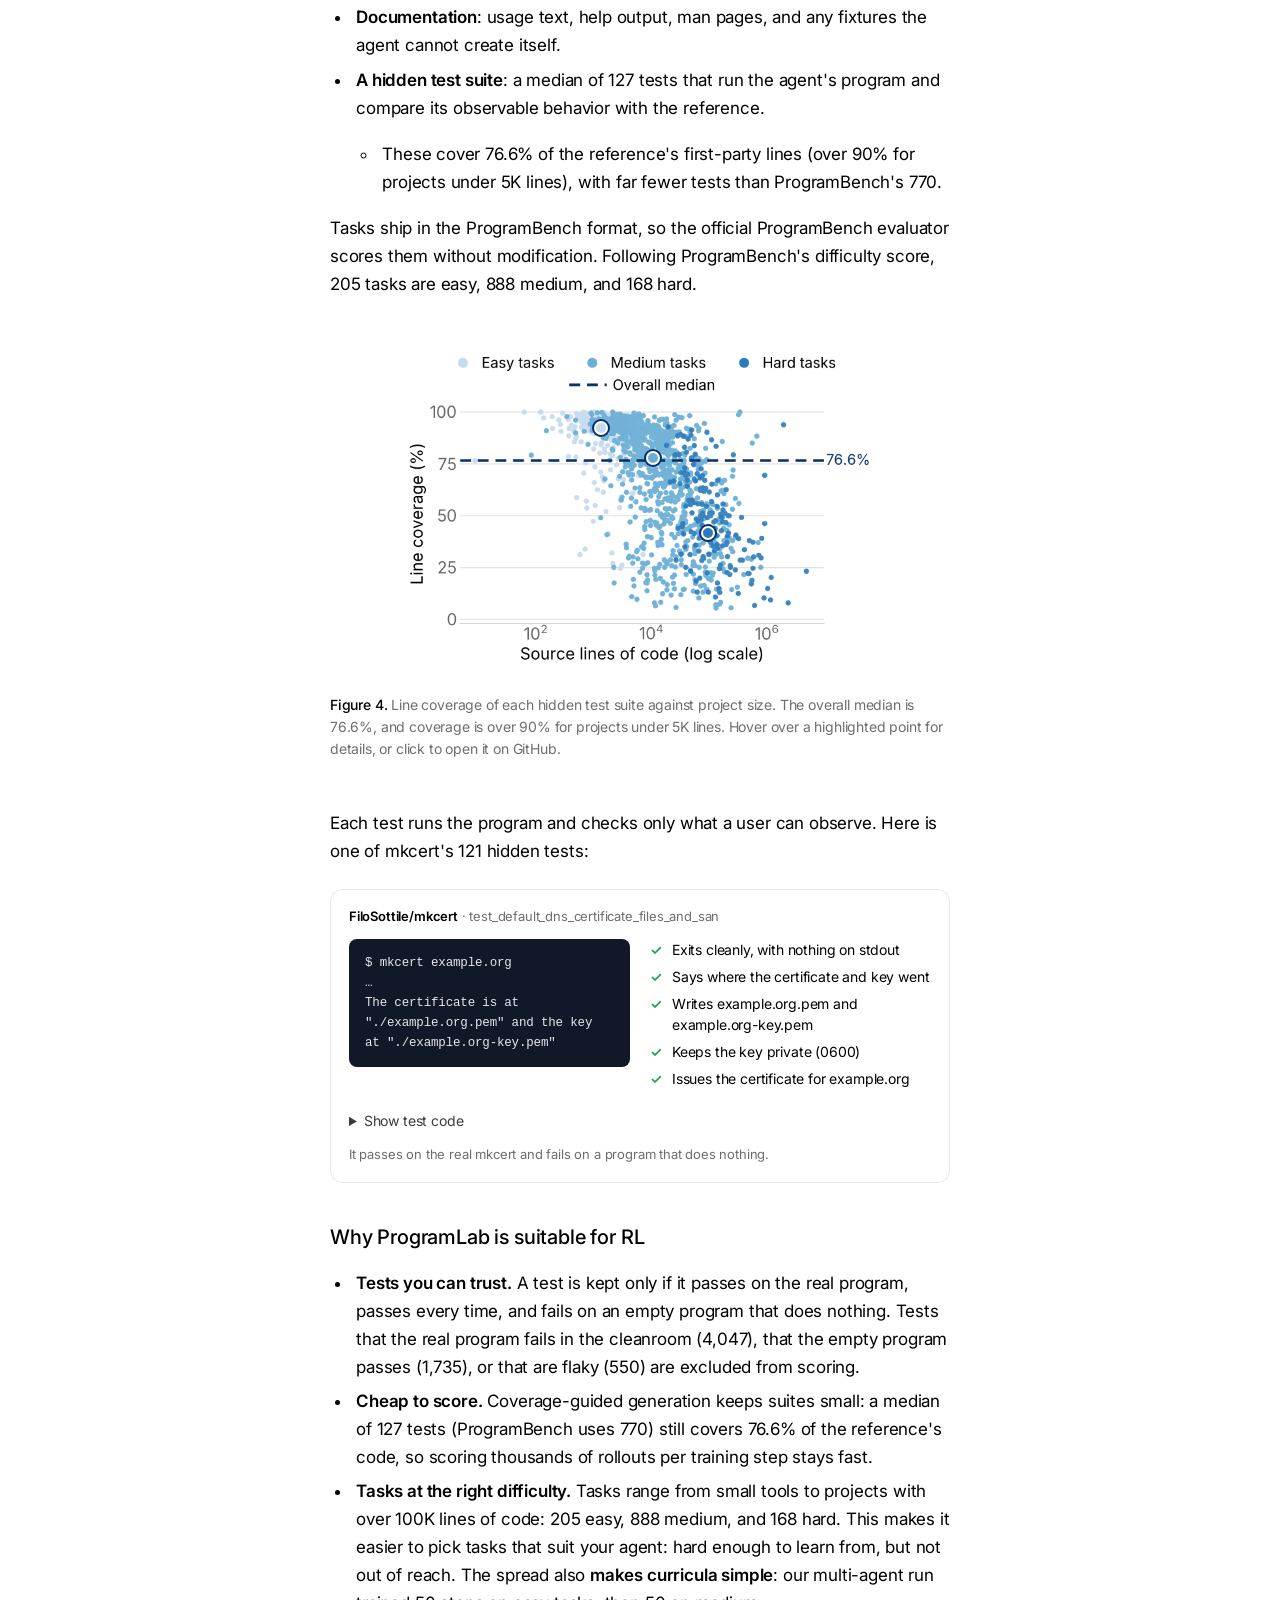
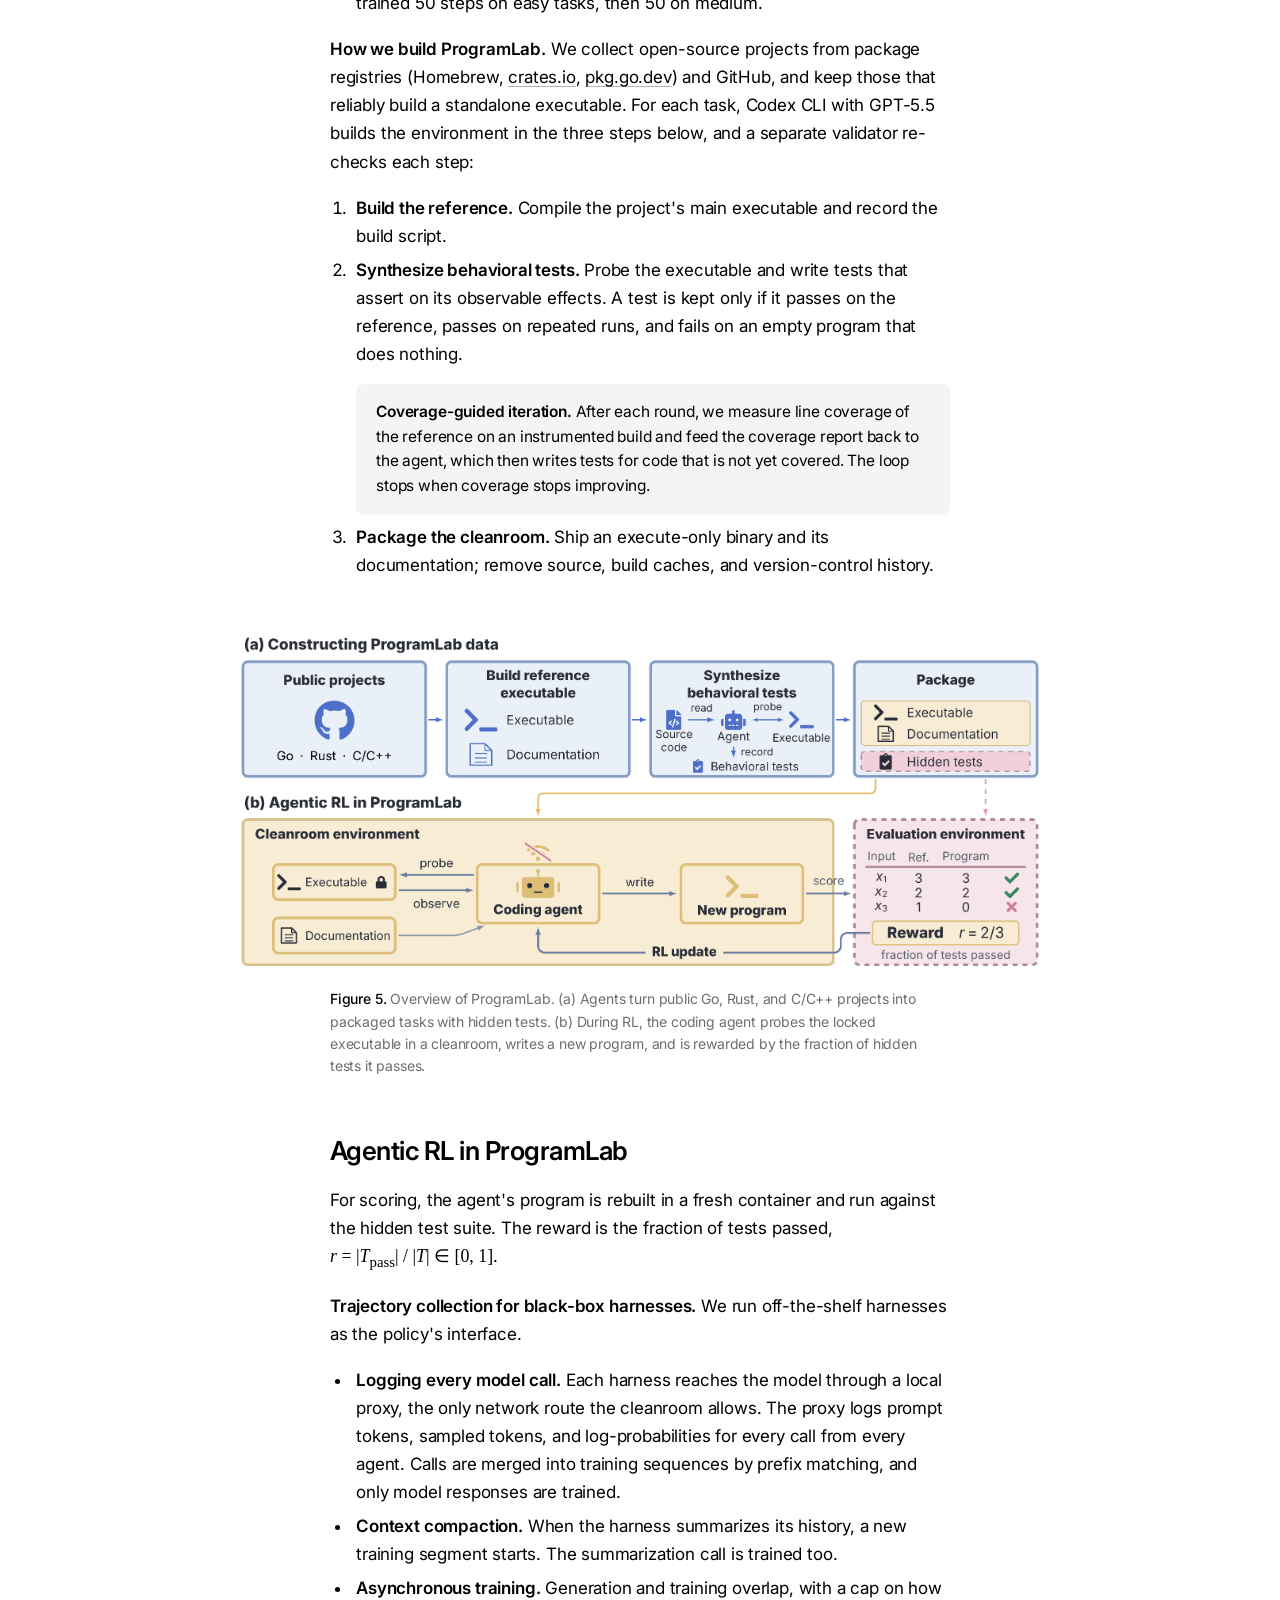
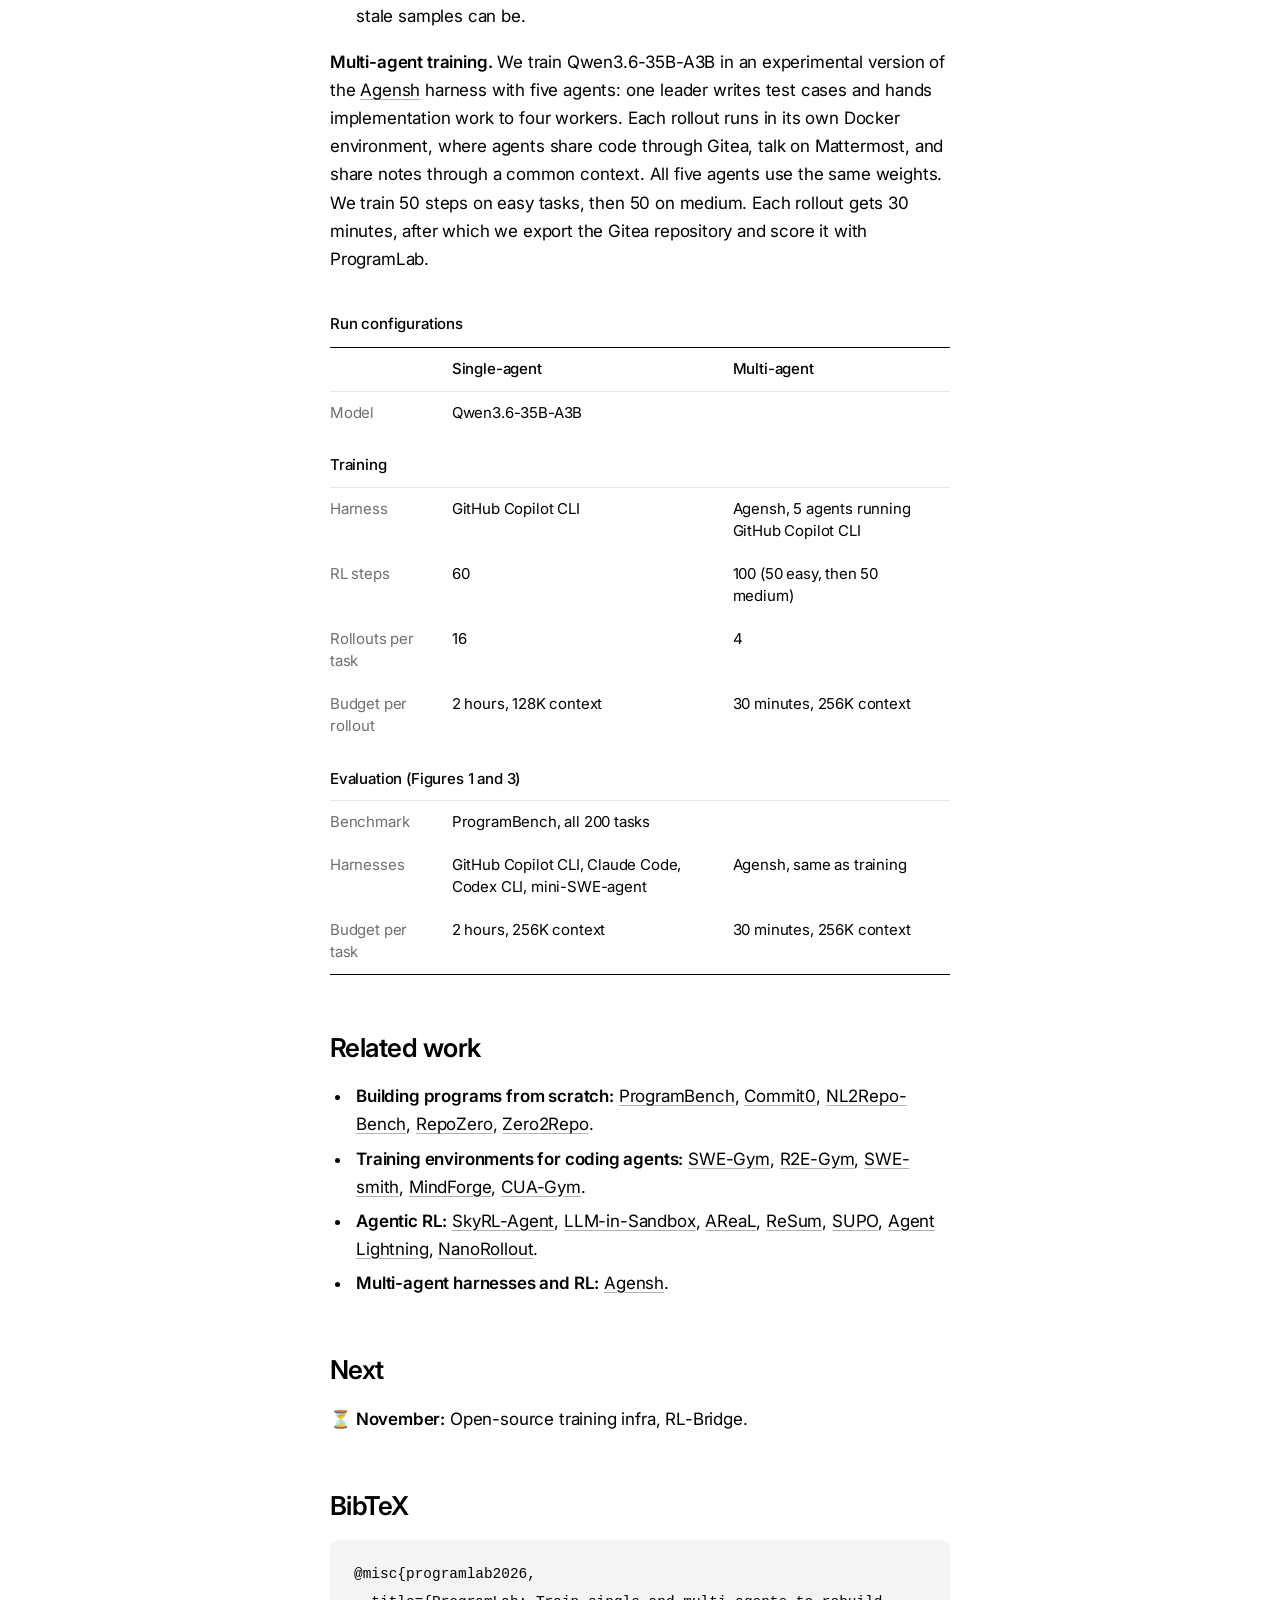
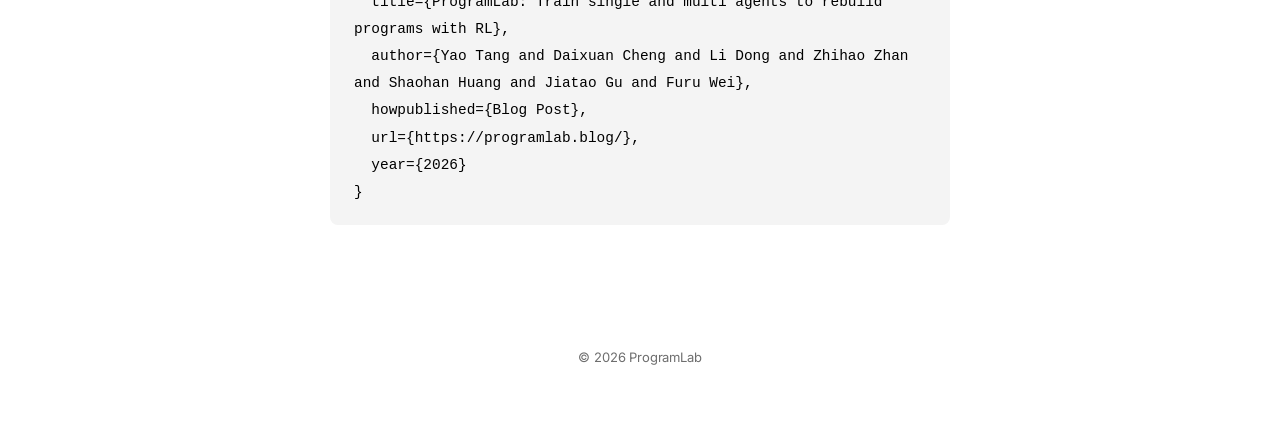
==== commit 3763715d: "Release date: November" ====
--- a/index.html
+++ b/index.html
@@ -215,7 +215,7 @@
 </ul>
 
 <h2 id="next">Next</h2>
-<p>⏳ <b>Nov. 10–Nov. 17:</b> Open-source training infra, RL-Bridge.</p>
+<p>⏳ <b>November:</b> Open-source training infra, RL-Bridge.</p>
 
 <h2 id="bibtex">BibTeX</h2>
 <pre><code>@misc{programlab2026,
